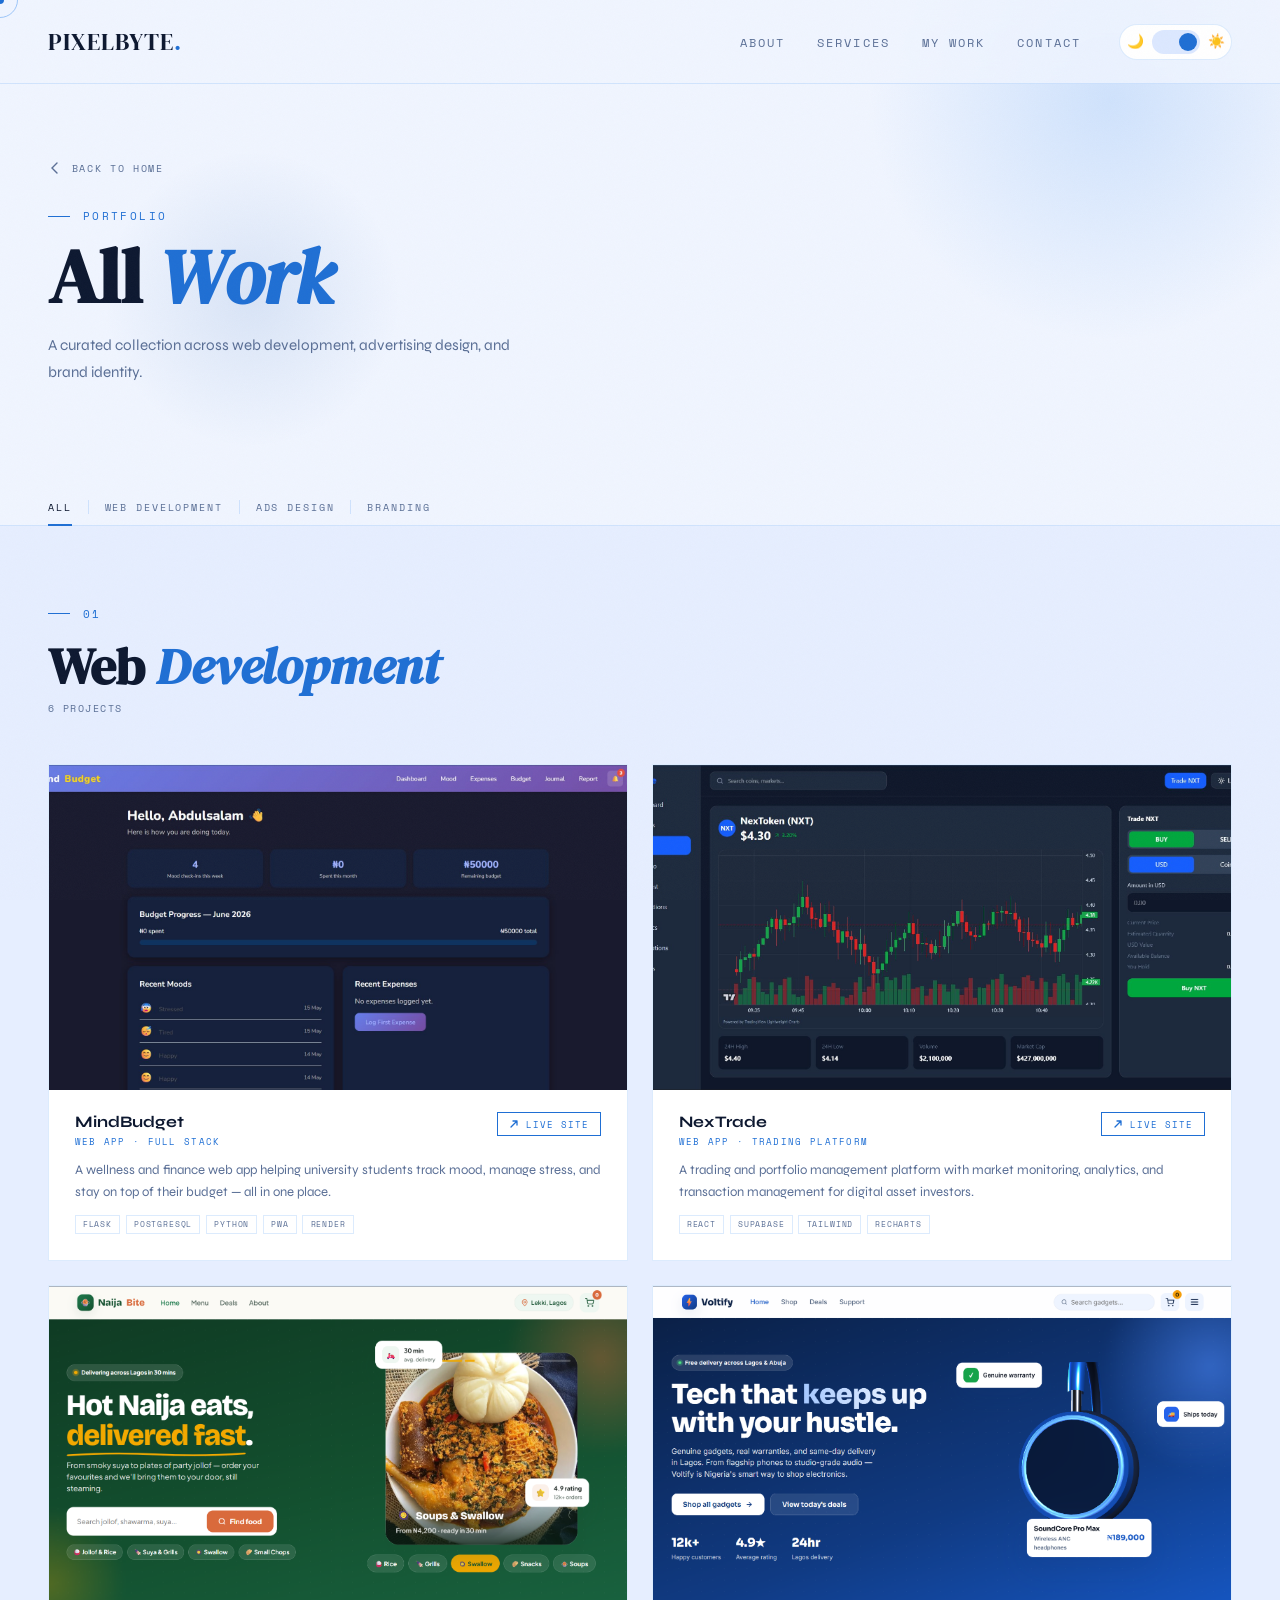
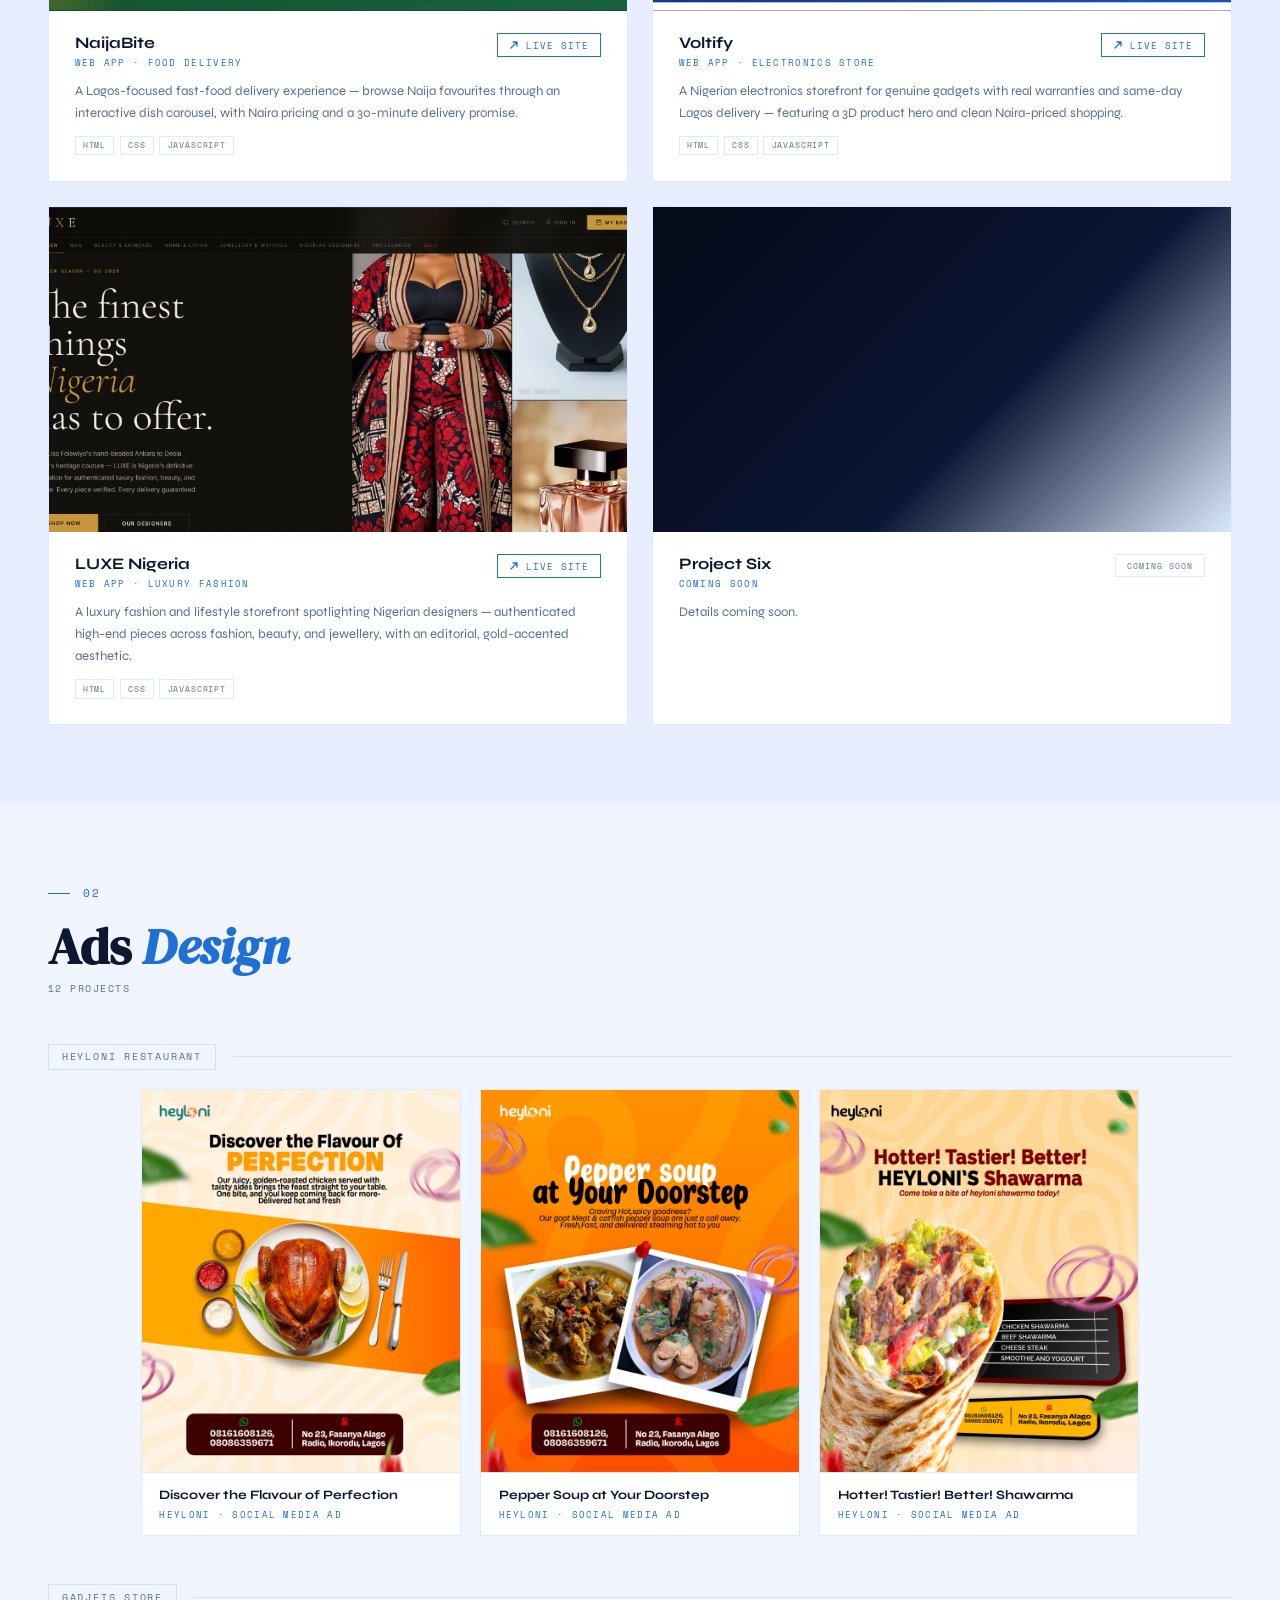
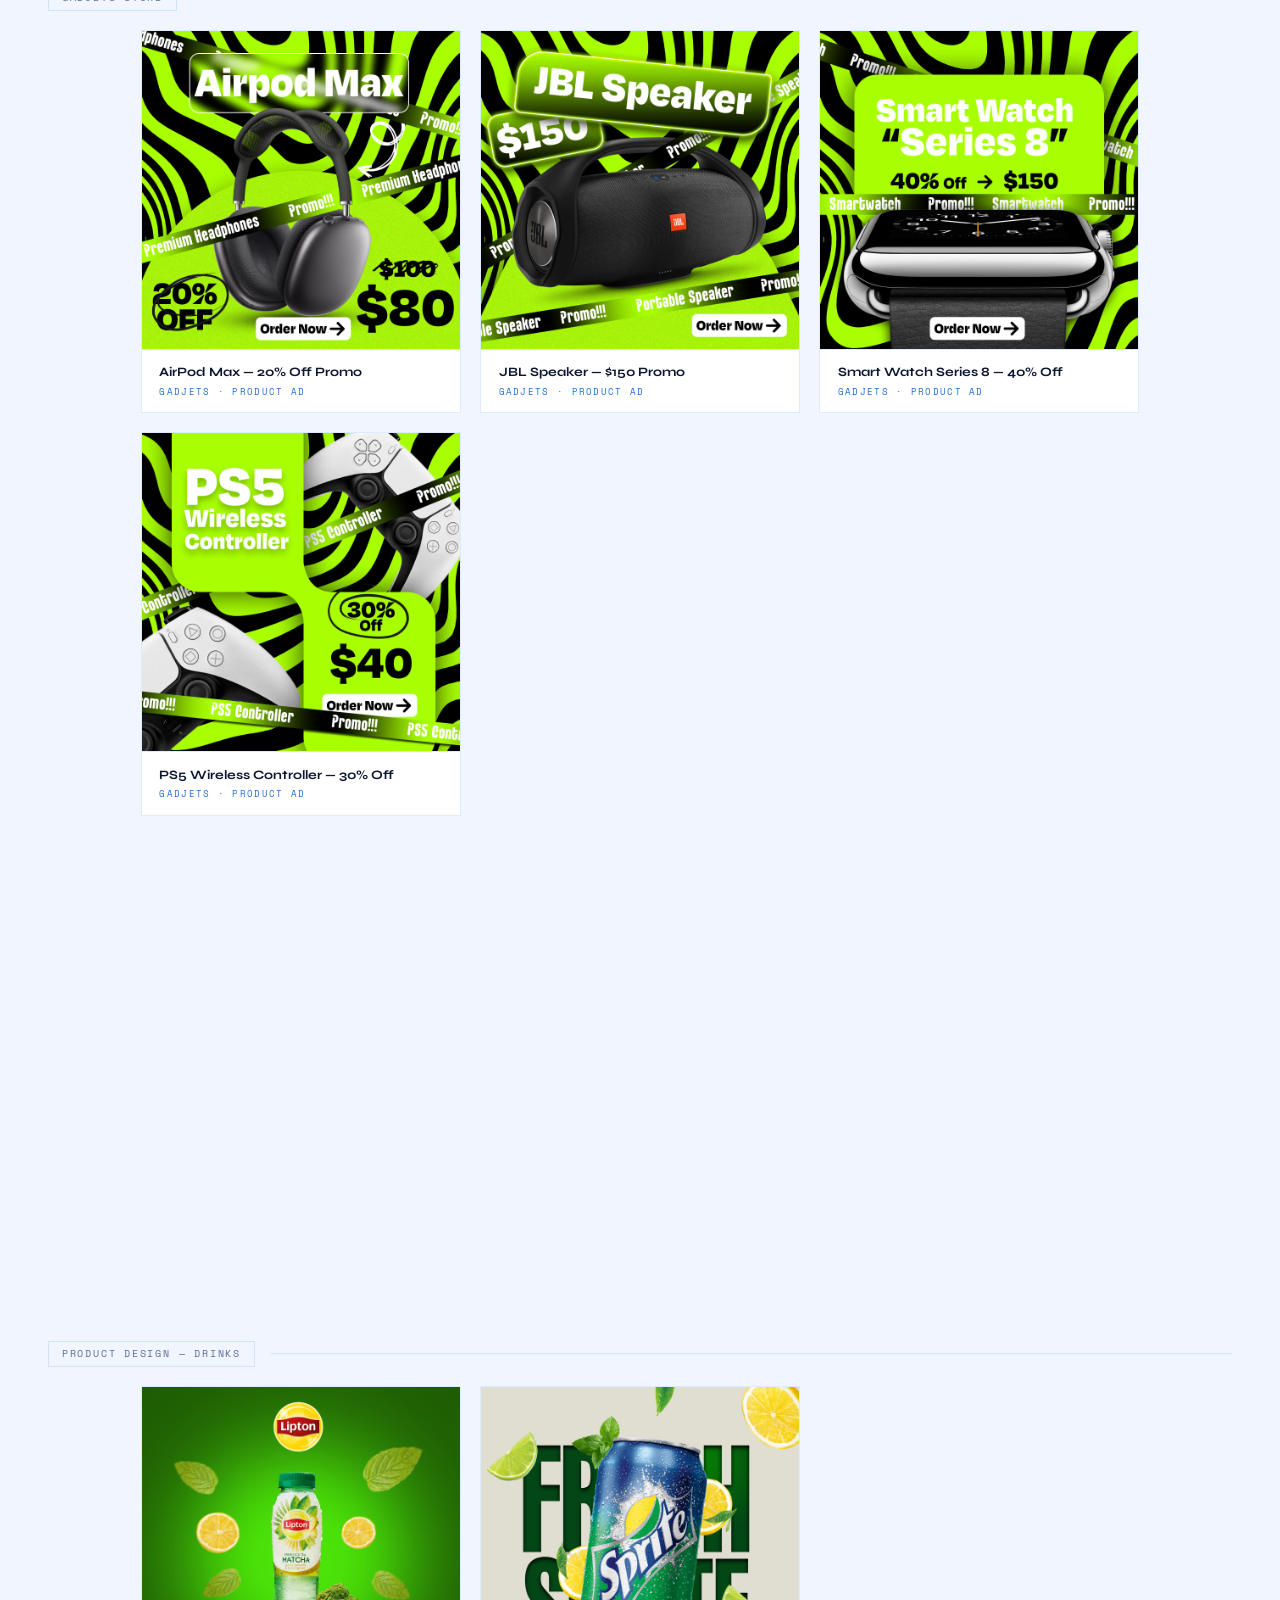
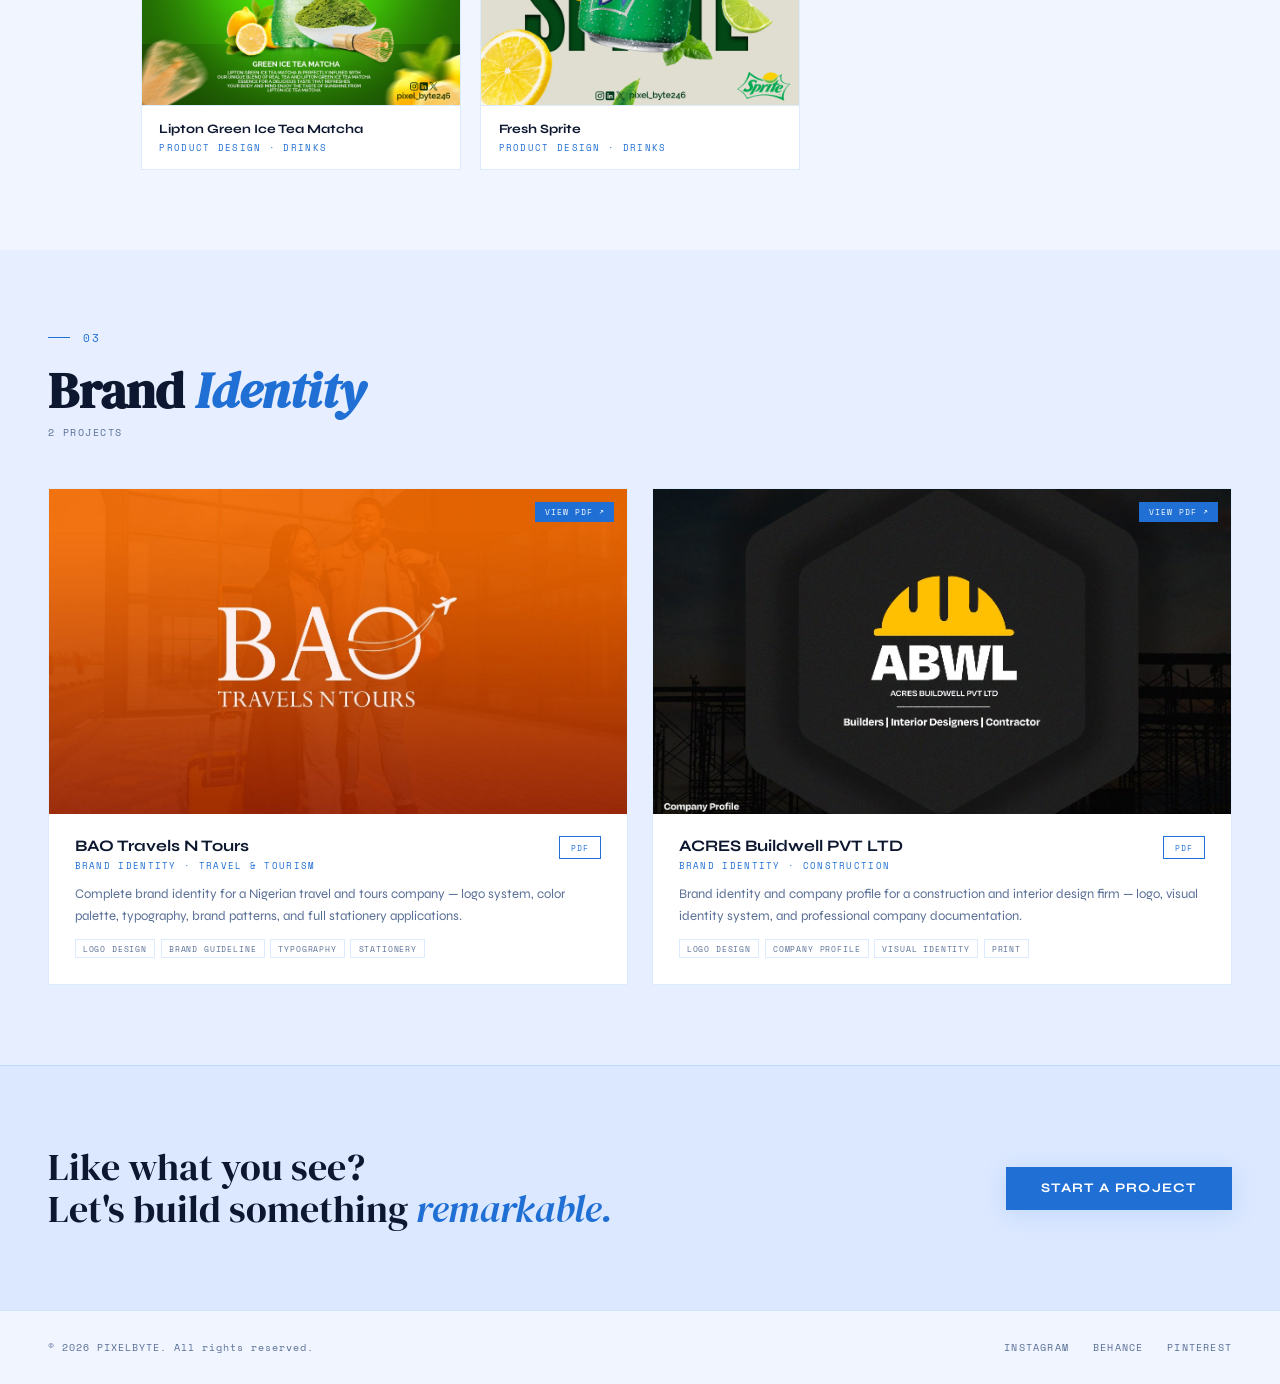
==== work.html @ f0993fb8 "Add mobile nav, show photo on mobile, 2x2 process grid" ====
<!DOCTYPE html>
<html lang="en" data-theme="dark">
<head>
<meta charset="UTF-8"/>
<meta name="viewport" content="width=device-width, initial-scale=1.0"/>
<title>Work — PIXELBYTE</title>
<link href="https://fonts.googleapis.com/css2?family=Syne:wght@400;700;800&family=DM+Serif+Display:ital@0;1&family=Space+Mono&display=swap" rel="stylesheet"/>
<link rel="stylesheet" href="style.css"/>
<style>

  /* ── PAGE HERO ── */
  .page-hero {
    min-height: 38vh;
    display: flex;
    flex-direction: column;
    justify-content: flex-end;
    padding: 10rem 3rem 4rem;
    position: relative;
    overflow: hidden;
    background: var(--bg);
  }
  .page-hero-blob {
    position: absolute; border-radius: 50%;
    pointer-events: none;
    animation: drift 20s ease-in-out infinite alternate;
  }
  .phb1 {
    width: 500px; height: 500px;
    background: radial-gradient(circle, var(--glow) 0%, transparent 68%);
    top: -150px; right: -80px;
  }
  .phb2 {
    width: 300px; height: 300px;
    background: radial-gradient(circle, var(--glow2) 0%, transparent 70%);
    bottom: 0; left: 8%;
    animation-delay: -10s;
  }
  .page-hero-label {
    font-family: 'Space Mono', monospace;
    font-size: .68rem; letter-spacing: .22em; text-transform: uppercase;
    color: var(--accent);
    display: flex; align-items: center; gap: .8rem;
    margin-bottom: 1rem; position: relative; z-index: 2;
  }
  .page-hero-label::before { content:''; width:22px; height:1px; background:var(--accent); }
  .page-hero-title {
    font-family: 'DM Serif Display', serif;
    font-size: clamp(2.8rem, 6vw, 5.5rem);
    line-height: .95; color: var(--text);
    position: relative; z-index: 2;
  }
  .page-hero-title em { font-style: italic; color: var(--accent); }
  .page-hero-sub {
    margin-top: 1.2rem;
    font-size: .95rem; color: var(--muted); line-height: 1.75;
    max-width: 480px; position: relative; z-index: 2;
  }

  /* ── FILTER TABS ── */
  .filter-bar {
    padding: 2.5rem 3rem 0;
    display: flex; align-items: center; gap: 1rem; flex-wrap: wrap;
    background: var(--bg);
    border-bottom: 1px solid var(--border);
    transition: var(--transition-theme);
  }
  .filter-btn {
    font-family: 'Space Mono', monospace;
    font-size: .65rem; letter-spacing: .18em; text-transform: uppercase;
    color: var(--muted);
    background: none; border: none; cursor: none;
    padding: .6rem 0; position: relative;
    transition: color .2s;
  }
  .filter-btn::after {
    content: '';
    position: absolute; bottom: -1px; left: 0;
    width: 0; height: 2px;
    background: var(--accent);
    transition: width .3s cubic-bezier(.23,1,.32,1);
  }
  .filter-btn:hover { color: var(--text); }
  .filter-btn.active { color: var(--text); }
  .filter-btn.active::after { width: 100%; }
  .filter-divider {
    width: 1px; height: 14px;
    background: var(--border);
  }

  /* ── CATEGORY SECTION ── */
  .category-section {
    padding: 5rem 3rem;
    transition: var(--transition-theme);
  }
  .category-section:nth-child(even) { background: var(--bg2); }
  .category-section:nth-child(odd)  { background: var(--bg);  }

  .category-header {
    display: flex; justify-content: space-between;
    align-items: flex-end; margin-bottom: 3rem;
  }
  .category-count {
    font-family: 'Space Mono', monospace;
    font-size: .62rem; letter-spacing: .15em; text-transform: uppercase;
    color: var(--muted); margin-top: .4rem;
  }

  /* ── WEB DEV 2-COL GRID ── */
  .webdev-2col {
    display: grid;
    grid-template-columns: repeat(2, 1fr);
    gap: 1.5rem;
  }
  .webdev-card {
    background: var(--surface);
    border: 1px solid var(--border);
    overflow: hidden;
    transition: border-color .3s, transform .3s;
    display: flex;
    flex-direction: column;
  }
  .webdev-card:hover {
    border-color: rgba(61,142,240,.4);
    transform: translateY(-3px);
  }
  .webdev-thumb {
    width: 100%;
    aspect-ratio: 16 / 9;
    flex-shrink: 0;
  }
  .webdev-meta {
    padding: 1.4rem 1.6rem 1.6rem;
    display: flex;
    flex-direction: column;
    gap: .7rem;
    flex: 1;
  }
  .webdev-meta-top {
    display: flex;
    justify-content: space-between;
    align-items: flex-start;
    gap: .8rem;
  }
  .webdev-name {
    font-family: 'Syne', sans-serif;
    font-weight: 700;
    font-size: 1rem;
    color: var(--text);
  }
  .webdev-cat {
    font-family: 'Space Mono', monospace;
    font-size: .58rem;
    letter-spacing: .14em;
    text-transform: uppercase;
    color: var(--accent);
    margin-top: .2rem;
  }
  .webdev-desc {
    font-size: .82rem;
    color: var(--muted);
    line-height: 1.7;
  }
  .webdev-card:hover .webdev-thumb img { transform: scale(1.04); }
  @media(max-width:900px){
    .webdev-2col { grid-template-columns: 1fr; }
  }

  /* ── ADS GRID ── */
  .ads-grid {
    display: grid;
    grid-template-columns: repeat(3, minmax(0, 320px));
    gap: 1.2rem;
    justify-content: center;
  }
  .ads-card {
    background: var(--surface);
    border: 1px solid var(--border);
    overflow: hidden;
    cursor: pointer;
    transition: border-color .3s, transform .3s;
  }
  .ads-card:hover {
    border-color: rgba(61,142,240,.45);
    transform: translateY(-4px);
  }
  /* Heyloni 5x6 portrait */
  .ads-card.ratio-5x6 .ads-img-wrap {
    aspect-ratio: 5 / 6;
  }
  /* Gadjets 5x5 square */
  .ads-card.ratio-5x5 .ads-img-wrap {
    aspect-ratio: 5 / 5;
  }
  .ads-img-wrap {
    width: 100%;
    overflow: hidden;
  }
  .ads-img-wrap img {
    width: 100%;
    height: 100%;
    object-fit: cover;
    object-position: center;
    display: block;
    transition: transform .5s cubic-bezier(.23,1,.32,1);
  }
  .ads-card:hover .ads-img-wrap img { transform: scale(1.04); }
  .ads-card-meta {
    padding: .9rem 1.1rem;
    border-top: 1px solid var(--border);
  }
  .ads-card-meta .work-meta-name { font-size: .8rem; }

  /* Client section label */
  .ads-client-label {
    display: flex; align-items: center; gap: 1rem;
    margin-bottom: 1.2rem;
  }
  .ads-client-label::after {
    content: ''; flex: 1; height: 1px; background: var(--border);
  }
  .ads-client-tag {
    font-family: 'Space Mono', monospace;
    font-size: .62rem; letter-spacing: .18em; text-transform: uppercase;
    color: var(--muted); white-space: nowrap;
    padding: .3rem .8rem; border: 1px solid var(--border);
  }

  /* ── LIGHTBOX ── */
  .lightbox-overlay {
    display: none;
    position: fixed; inset: 0; z-index: 10000;
    background: rgba(4,8,18,0.92);
    backdrop-filter: blur(16px);
    -webkit-backdrop-filter: blur(16px);
    align-items: center;
    justify-content: center;
  }
  .lightbox-overlay.active { display: flex; }
  .lightbox-img {
    max-width: 88vw;
    max-height: 88vh;
    object-fit: contain;
    box-shadow: 0 24px 80px rgba(0,0,0,.6);
    animation: lbIn .28s cubic-bezier(.23,1,.32,1);
  }
  @keyframes lbIn {
    from { opacity:0; transform:scale(.9); }
    to   { opacity:1; transform:scale(1); }
  }
  .lightbox-close {
    position: fixed; top: 1.5rem; right: 1.8rem;
    font-family: 'Space Mono', monospace;
    font-size: .65rem; letter-spacing: .18em; text-transform: uppercase;
    color: var(--muted); cursor: pointer;
    background: var(--surface); border: 1px solid var(--border);
    padding: .45rem .9rem;
    transition: color .2s, border-color .2s;
    z-index: 10001;
  }
  .lightbox-close:hover { color: var(--text); border-color: var(--accent); }
  .lightbox-caption {
    position: fixed; bottom: 2rem; left: 50%; transform: translateX(-50%);
    font-family: 'Space Mono', monospace; font-size: .62rem;
    letter-spacing: .16em; text-transform: uppercase;
    color: var(--muted); z-index: 10001;
  }

  /* Client section label */
  .ads-client-label {
    display: flex; align-items: center; gap: 1rem;
    margin-bottom: 1.2rem;
  }
  .ads-client-label::after {
    content: ''; flex: 1; height: 1px; background: var(--border);
  }
  .ads-client-tag {
    font-family: 'Space Mono', monospace;
    font-size: .62rem; letter-spacing: .18em; text-transform: uppercase;
    color: var(--muted);
    white-space: nowrap;
    padding: .3rem .8rem;
    border: 1px solid var(--border);
  }

  /* ── BRANDING GRID (3 items, square) ── */
  .branding-grid {
    display: grid;
    grid-template-columns: repeat(3, 1fr);
    gap: 1.5px;
    background: var(--border);
  }
  .branding-grid .work-thumb { aspect-ratio: 1/1; }

  /* ── PROJECT CARD ── */
  .work-item .work-meta {
    padding: 1.1rem 1.4rem 1.3rem;
    background: var(--surface);
    border-top: 1px solid var(--border);
    transition: background .3s;
  }
  .work-item:hover .work-meta { background: var(--bg3); }
  .work-meta-top {
    display: flex; justify-content: space-between;
    align-items: flex-start; gap: .8rem;
  }
  .work-meta-name {
    font-size: .82rem; color: var(--text);
    font-family: 'Syne', sans-serif; font-weight: 700;
  }
  .work-meta-cat {
    font-family: 'Space Mono', monospace;
    font-size: .58rem; letter-spacing: .14em; text-transform: uppercase;
    color: var(--accent); margin-top: .28rem;
  }
  .work-meta-desc {
    font-size: .78rem; color: var(--muted);
    line-height: 1.65; margin-top: .5rem;
  }
  .work-meta-footer {
    display: flex; justify-content: space-between;
    align-items: center; margin-top: .9rem; gap: .8rem; flex-wrap: wrap;
  }
  .work-meta-tags { display: flex; flex-wrap: wrap; gap: .35rem; }
  .work-tag {
    font-family: 'Space Mono', monospace; font-size: .52rem;
    letter-spacing: .1em; text-transform: uppercase;
    color: var(--muted); border: 1px solid var(--border);
    padding: .18rem .45rem;
    transition: border-color .2s, color .2s;
  }
  .work-item:hover .work-tag { border-color: rgba(61,142,240,.35); color: var(--text); }
  .work-live-btn {
    font-family: 'Space Mono', monospace; font-size: .55rem;
    letter-spacing: .12em; text-transform: uppercase;
    color: var(--accent); text-decoration: none;
    border: 1px solid var(--accent);
    padding: .28rem .7rem;
    display: inline-flex; align-items: center; gap: .4rem;
    white-space: nowrap;
    transition: background .2s, color .2s;
    flex-shrink: 0;
  }
  .work-live-btn:hover { background: var(--accent); color: #fff; }
  .work-badge-soon {
    font-family: 'Space Mono', monospace; font-size: .52rem;
    letter-spacing: .12em; text-transform: uppercase;
    color: var(--muted); border: 1px solid var(--border);
    padding: .28rem .7rem; white-space: nowrap; flex-shrink: 0;
  }
  /* Unique thumbnail gradients */
  .wc-mindbudget {
    background: linear-gradient(135deg, #04100a 0%, #082a14 45%, rgba(34,197,94,.15) 100%);
  }
  .wc-nextrade {
    background: linear-gradient(135deg, #06060e 0%, #0e0e2a 45%, rgba(139,92,246,.18) 100%);
  }

  /* ── BACK LINK ── */
  .back-link {
    display: inline-flex; align-items: center; gap: .6rem;
    font-family: 'Space Mono', monospace;
    font-size: .65rem; letter-spacing: .16em; text-transform: uppercase;
    color: var(--muted); text-decoration: none;
    transition: color .2s;
    position: relative; z-index: 2;
    margin-bottom: 2rem;
  }
  .back-link:hover { color: var(--accent); }
  .back-link svg { transition: transform .2s; }
  .back-link:hover svg { transform: translateX(-3px); }

  /* ── CTA STRIP ── */
  .cta-strip {
    background: var(--bg3);
    padding: 5rem 3rem;
    display: flex; justify-content: space-between;
    align-items: center; gap: 2rem; flex-wrap: wrap;
    border-top: 1px solid var(--border);
    transition: var(--transition-theme);
  }
  .cta-strip-text {
    font-family: 'DM Serif Display', serif;
    font-size: clamp(1.6rem, 3vw, 2.6rem);
    line-height: 1.1; color: var(--text);
  }
  .cta-strip-text em { font-style: italic; color: var(--accent); }

  /* ── RESPONSIVE ── */
  @media(max-width:900px){
    .page-hero { padding: 8rem 1.5rem 3rem; }
    .filter-bar { padding: 2rem 1.5rem 0; }
    .category-section { padding: 4rem 1.5rem; }
    .webdev-grid .work-item:nth-child(n) { grid-column: 1 / -1; }
    .ads-grid { grid-template-columns: 1fr 1fr; gap: 1rem; }
    .branding-grid { grid-template-columns: 1fr 1fr; }
    .category-header { flex-direction: column; align-items: flex-start; gap: 1rem; }
    .cta-strip { padding: 3.5rem 1.5rem; flex-direction: column; align-items: flex-start; }
  }
</style>
</head>
<body>

<div class="cursor" id="cursor">
  <div class="cursor-dot"></div>
  <div class="cursor-ring"></div>
</div>
<div class="scroll-progress" id="scrollBar"></div>

<!-- NAV -->
<nav>
  <a href="index.html" class="nav-logo">PIXELBYTE<span>.</span></a>
  <div class="nav-right">
      <ul class="nav-links" id="navLinks">
        <li><a href="index.html#about">About</a></li>
        <li><a href="index.html#services">Services</a></li>
        <li><a href="work.html">My Work</a></li>
        <li><a href="index.html#contact">Contact</a></li>
      </ul>
      <div class="theme-toggle" id="themeToggle" title="Toggle light/dark">
        <span class="toggle-icon">🌙</span>
        <div class="toggle-pill" id="togglePill"></div>
        <span class="toggle-icon">☀️</span>
      </div>
      <button class="nav-hamburger" id="navHamburger" aria-label="Open menu" aria-expanded="false">
        <span></span><span></span><span></span>
      </button>
    </div>
</nav>

<!-- PAGE HERO -->
<div class="page-hero">
  <div class="page-hero-blob phb1"></div>
  <div class="page-hero-blob phb2"></div>
  <a href="index.html" class="back-link">
    <svg width="14" height="14" viewBox="0 0 14 14" fill="none">
      <path d="M9 2L4 7l5 5" stroke="currentColor" stroke-width="1.4" stroke-linecap="round"/>
    </svg>
    Back to Home
  </a>
  <div class="page-hero-label">Portfolio</div>
  <h1 class="page-hero-title">All <em>Work</em></h1>
  <p class="page-hero-sub">A curated collection across web development, advertising design, and brand identity.</p>
</div>

<!-- FILTER BAR -->
<div class="filter-bar">
  <button class="filter-btn active" data-filter="all">All</button>
  <div class="filter-divider"></div>
  <button class="filter-btn" data-filter="webdev">Web Development</button>
  <div class="filter-divider"></div>
  <button class="filter-btn" data-filter="ads">Ads Design</button>
  <div class="filter-divider"></div>
  <button class="filter-btn" data-filter="branding">Branding</button>
</div>


<!-- ══ WEB DEVELOPMENT ══ -->
<section class="category-section" id="webdev" data-category="webdev">
  <div class="category-header reveal">
    <div>
      <div class="section-label">01</div>
      <h2 class="section-title">Web <em>Development</em></h2>
      <div class="category-count">6 Projects</div>
    </div>
  </div>

  <div class="webdev-2col reveal">

    <!-- MindBudget -->
    <div class="webdev-card">
      <div class="webdev-thumb" style="overflow:hidden;">
        <img src="mindbudget-cover.png" alt="MindBudget" style="width:100%;height:100%;object-fit:cover;display:block;transition:transform .5s cubic-bezier(.23,1,.32,1);"/>
      </div>
      <div class="webdev-meta">
        <div class="webdev-meta-top">
          <div>
            <div class="webdev-name">MindBudget</div>
            <div class="webdev-cat">Web App · Full Stack</div>
          </div>
          <a href="https://mindbudget-zcyw.onrender.com" target="_blank" rel="noopener" class="work-live-btn">
            <svg width="10" height="10" viewBox="0 0 10 10" fill="none"><path d="M2 8L8 2M8 2H4M8 2v4" stroke="currentColor" stroke-width="1.3" stroke-linecap="round"/></svg>
            Live Site
          </a>
        </div>
        <div class="webdev-desc">A wellness and finance web app helping university students track mood, manage stress, and stay on top of their budget — all in one place.</div>
        <div class="work-meta-tags">
          <span class="work-tag">Flask</span>
          <span class="work-tag">PostgreSQL</span>
          <span class="work-tag">Python</span>
          <span class="work-tag">PWA</span>
          <span class="work-tag">Render</span>
        </div>
      </div>
    </div>

    <!-- NexTrade -->
    <div class="webdev-card">
      <div class="webdev-thumb" style="overflow:hidden;">
        <img src="nextrade-cover.png" alt="NexTrade" style="width:100%;height:100%;object-fit:cover;display:block;transition:transform .5s cubic-bezier(.23,1,.32,1);"/>
      </div>
      <div class="webdev-meta">
        <div class="webdev-meta-top">
          <div>
            <div class="webdev-name">NexTrade</div>
            <div class="webdev-cat">Web App · Trading Platform</div>
          </div>
          <a href="https://nextradexchange.netlify.app" target="_blank" rel="noopener" class="work-live-btn">
            <svg width="10" height="10" viewBox="0 0 10 10" fill="none"><path d="M2 8L8 2M8 2H4M8 2v4" stroke="currentColor" stroke-width="1.3" stroke-linecap="round"/></svg>
            Live Site
          </a>
        </div>
        <div class="webdev-desc">A trading and portfolio management platform with market monitoring, analytics, and transaction management for digital asset investors.</div>
        <div class="work-meta-tags">
          <span class="work-tag">React</span>
          <span class="work-tag">Supabase</span>
          <span class="work-tag">Tailwind</span>
          <span class="work-tag">Recharts</span>
        </div>
      </div>
    </div>

        <!-- NaijaBite -->
    <div class="webdev-card">
      <div class="webdev-thumb" style="overflow:hidden;">
        <img src="naijabite-cover.png" alt="NaijaBite" style="width:100%;height:100%;object-fit:cover;display:block;transition:transform .5s cubic-bezier(.23,1,.32,1);"/>
      </div>
      <div class="webdev-meta">
        <div class="webdev-meta-top">
          <div>
            <div class="webdev-name">NaijaBite</div>
            <div class="webdev-cat">Web App · Food Delivery</div>
          </div>
          <a href="https://ov3rlord-x.github.io/Naijabite/" target="_blank" rel="noopener" class="work-live-btn">
            <svg width="10" height="10" viewBox="0 0 10 10" fill="none"><path d="M2 8L8 2M8 2H4M8 2v4" stroke="currentColor" stroke-width="1.3" stroke-linecap="round"/></svg>
            Live Site
          </a>
        </div>
        <div class="webdev-desc">A Lagos-focused fast-food delivery experience — browse Naija favourites through an interactive dish carousel, with Naira pricing and a 30-minute delivery promise.</div>
        <div class="work-meta-tags">
          <span class="work-tag">HTML</span>
          <span class="work-tag">CSS</span>
          <span class="work-tag">JavaScript</span>
        </div>
      </div>
    </div>

    <!-- Voltify -->
    <div class="webdev-card">
      <div class="webdev-thumb" style="overflow:hidden;">
        <img src="voltify-cover.png" alt="Voltify" style="width:100%;height:100%;object-fit:cover;display:block;transition:transform .5s cubic-bezier(.23,1,.32,1);"/>
      </div>
      <div class="webdev-meta">
        <div class="webdev-meta-top">
          <div>
            <div class="webdev-name">Voltify</div>
            <div class="webdev-cat">Web App · Electronics Store</div>
          </div>
          <a href="https://ov3rlord-x.github.io/Voltify/" target="_blank" rel="noopener" class="work-live-btn">
            <svg width="10" height="10" viewBox="0 0 10 10" fill="none"><path d="M2 8L8 2M8 2H4M8 2v4" stroke="currentColor" stroke-width="1.3" stroke-linecap="round"/></svg>
            Live Site
          </a>
        </div>
        <div class="webdev-desc">A Nigerian electronics storefront for genuine gadgets with real warranties and same-day Lagos delivery — featuring a 3D product hero and clean Naira-priced shopping.</div>
        <div class="work-meta-tags">
          <span class="work-tag">HTML</span>
          <span class="work-tag">CSS</span>
          <span class="work-tag">JavaScript</span>
        </div>
      </div>
    </div>


        <!-- LUXE -->
    <div class="webdev-card">
      <div class="webdev-thumb" style="overflow:hidden;">
        <img src="luxe-cover.png" alt="LUXE Nigeria" style="width:100%;height:100%;object-fit:cover;display:block;transition:transform .5s cubic-bezier(.23,1,.32,1);"/>
      </div>
      <div class="webdev-meta">
        <div class="webdev-meta-top">
          <div>
            <div class="webdev-name">LUXE Nigeria</div>
            <div class="webdev-cat">Web App · Luxury Fashion</div>
          </div>
          <a href="https://ov3rlord-x.github.io/Luxe/" target="_blank" rel="noopener" class="work-live-btn">
            <svg width="10" height="10" viewBox="0 0 10 10" fill="none"><path d="M2 8L8 2M8 2H4M8 2v4" stroke="currentColor" stroke-width="1.3" stroke-linecap="round"/></svg>
            Live Site
          </a>
        </div>
        <div class="webdev-desc">A luxury fashion and lifestyle storefront spotlighting Nigerian designers — authenticated high-end pieces across fashion, beauty, and jewellery, with an editorial, gold-accented aesthetic.</div>
        <div class="work-meta-tags">
          <span class="work-tag">HTML</span>
          <span class="work-tag">CSS</span>
          <span class="work-tag">JavaScript</span>
        </div>
      </div>
    </div>


    <!-- Placeholder 6 -->
    <div class="webdev-card">
      <div class="webdev-thumb" style="background:linear-gradient(135deg,#050a18 0%,#0b1535 60%,rgba(61,142,240,.2) 100%);"></div>
      <div class="webdev-meta">
        <div class="webdev-meta-top">
          <div>
            <div class="webdev-name">Project Six</div>
            <div class="webdev-cat">Coming Soon</div>
          </div>
          <span class="work-badge-soon">Coming Soon</span>
        </div>
        <div class="webdev-desc">Details coming soon.</div>
      </div>
    </div>

  </div>
</section>


<!-- ══ ADS DESIGN ══ -->
<section class="category-section" id="ads" data-category="ads">
  <div class="category-header reveal">
    <div>
      <div class="section-label">02</div>
      <h2 class="section-title">Ads <em>Design</em></h2>
      <div class="category-count">12 Projects</div>
    </div>
  </div>

  <!-- Heyloni: 5×6 portrait -->
  <div class="ads-client-label reveal">
    <span class="ads-client-tag">Heyloni Restaurant</span>
  </div>

  <div class="ads-grid reveal">
    <div class="ads-card ratio-5x6" onclick="openLightbox('new-adsArtboard-2.png','Discover the Flavour of Perfection — Heyloni')">
      <div class="ads-img-wrap"><img src="new-adsArtboard-2.png" alt="Heyloni Chicken Ad"/></div>
      <div class="ads-card-meta">
        <div class="work-meta-name">Discover the Flavour of Perfection</div>
        <div class="work-meta-cat">Heyloni · Social Media Ad</div>
      </div>
    </div>
    <div class="ads-card ratio-5x6" onclick="openLightbox('new-adsArtboard-3.png','Pepper Soup at Your Doorstep — Heyloni')">
      <div class="ads-img-wrap"><img src="new-adsArtboard-3.png" alt="Heyloni Pepper Soup Ad"/></div>
      <div class="ads-card-meta">
        <div class="work-meta-name">Pepper Soup at Your Doorstep</div>
        <div class="work-meta-cat">Heyloni · Social Media Ad</div>
      </div>
    </div>
    <div class="ads-card ratio-5x6" onclick="openLightbox('new-adsArtboard-4.png','Hotter! Tastier! Better! Shawarma — Heyloni')">
      <div class="ads-img-wrap"><img src="new-adsArtboard-4.png" alt="Heyloni Shawarma Ad"/></div>
      <div class="ads-card-meta">
        <div class="work-meta-name">Hotter! Tastier! Better! Shawarma</div>
        <div class="work-meta-cat">Heyloni · Social Media Ad</div>
      </div>
    </div>
  </div>

  <!-- Gadjets: 5×5 square -->
  <div class="ads-client-label reveal" style="margin-top:3rem">
    <span class="ads-client-tag">Gadjets Store</span>
  </div>

  <div class="ads-grid reveal">
    <div class="ads-card ratio-5x5" onclick="openLightbox('GadjetsArtboard-1.png','AirPod Max — 20% Off · Gadjets')">
      <div class="ads-img-wrap"><img src="GadjetsArtboard-1.png" alt="AirPod Max Ad"/></div>
      <div class="ads-card-meta">
        <div class="work-meta-name">AirPod Max — 20% Off Promo</div>
        <div class="work-meta-cat">Gadjets · Product Ad</div>
      </div>
    </div>
    <div class="ads-card ratio-5x5" onclick="openLightbox('GadjetsArtboard-2.png','JBL Speaker — $150 Promo · Gadjets')">
      <div class="ads-img-wrap"><img src="GadjetsArtboard-2.png" alt="JBL Speaker Ad"/></div>
      <div class="ads-card-meta">
        <div class="work-meta-name">JBL Speaker — $150 Promo</div>
        <div class="work-meta-cat">Gadjets · Product Ad</div>
      </div>
    </div>
    <div class="ads-card ratio-5x5" onclick="openLightbox('GadjetsArtboard-3.png','Smart Watch Series 8 — 40% Off · Gadjets')">
      <div class="ads-img-wrap"><img src="GadjetsArtboard-3.png" alt="Smart Watch Ad"/></div>
      <div class="ads-card-meta">
        <div class="work-meta-name">Smart Watch Series 8 — 40% Off</div>
        <div class="work-meta-cat">Gadjets · Product Ad</div>
      </div>
    </div>
    <div class="ads-card ratio-5x5" onclick="openLightbox('GadjetsArtboard-4.png','PS5 Wireless Controller — 30% Off · Gadjets')">
      <div class="ads-img-wrap"><img src="GadjetsArtboard-4.png" alt="PS5 Controller Ad"/></div>
      <div class="ads-card-meta">
        <div class="work-meta-name">PS5 Wireless Controller — 30% Off</div>
        <div class="work-meta-cat">Gadjets · Product Ad</div>
      </div>
    </div>
  </div>

  <!-- Pixel's Edits Business -->
  <div class="ads-client-label reveal" style="margin-top:3rem">
    <span class="ads-client-tag">Pixel's Edits — Business</span>
  </div>

  <div class="ads-grid reveal">
    <div class="ads-card ratio-5x5" onclick="openLightbox('business-agency.png','Creative Digital Marketing Agency — Pixel\'s Edits')">
      <div class="ads-img-wrap"><img src="business-agency.png" alt="Digital Marketing Agency Ad"/></div>
      <div class="ads-card-meta">
        <div class="work-meta-name">Creative Digital Marketing Agency</div>
        <div class="work-meta-cat">Pixel's Edits · Business Ad</div>
      </div>
    </div>
    <div class="ads-card ratio-5x5" onclick="openLightbox('business-solutions.png','Creative Business Solutions Agency — Pixel\'s Edits')">
      <div class="ads-img-wrap"><img src="business-solutions.png" alt="Business Solutions Agency Ad"/></div>
      <div class="ads-card-meta">
        <div class="work-meta-name">Creative Business Solutions Agency</div>
        <div class="work-meta-cat">Pixel's Edits · Business Ad</div>
      </div>
    </div>
    <div class="ads-card ratio-5x5" onclick="openLightbox('cleaning-service.png','Reliable Cleaning Service — Pixel\'s Edits')">
      <div class="ads-img-wrap"><img src="cleaning-service.png" alt="Cleaning Service Ad"/></div>
      <div class="ads-card-meta">
        <div class="work-meta-name">Reliable Cleaning Service</div>
        <div class="work-meta-cat">Pixel's Edits · Service Ad</div>
      </div>
    </div>
  </div>

  <!-- Product Design — Drinks -->
  <div class="ads-client-label reveal" style="margin-top:3rem">
    <span class="ads-client-tag">Product Design — Drinks</span>
  </div>

  <div class="ads-grid reveal">
    <div class="ads-card ratio-5x5" onclick="openLightbox('drinks-lipton.png','Lipton Green Ice Tea Matcha — Product Design')">
      <div class="ads-img-wrap"><img src="drinks-lipton.png" alt="Lipton Matcha Product Design"/></div>
      <div class="ads-card-meta">
        <div class="work-meta-name">Lipton Green Ice Tea Matcha</div>
        <div class="work-meta-cat">Product Design · Drinks</div>
      </div>
    </div>
    <div class="ads-card ratio-5x5" onclick="openLightbox('drinks-sprite.png','Fresh Sprite — Product Design')">
      <div class="ads-img-wrap"><img src="drinks-sprite.png" alt="Sprite Product Design"/></div>
      <div class="ads-card-meta">
        <div class="work-meta-name">Fresh Sprite</div>
        <div class="work-meta-cat">Product Design · Drinks</div>
      </div>
    </div>
  </div>

</section>



<!-- ══ BRANDING ══ -->
<section class="category-section" id="branding" data-category="branding">
  <div class="category-header reveal">
    <div>
      <div class="section-label">03</div>
      <h2 class="section-title">Brand <em>Identity</em></h2>
      <div class="category-count">2 Projects</div>
    </div>
  </div>

  <div class="webdev-2col reveal">

    <!-- BAO Travels n Tours -->
    <div class="webdev-card" style="cursor:pointer;" onclick="window.open('bao-brand-guideline.pdf','_blank')">
      <div class="webdev-thumb" style="overflow:hidden; position:relative;">
        <img src="bao-cover.png" alt="BAO Travels n Tours" style="width:100%;height:100%;object-fit:cover;display:block;transition:transform .5s cubic-bezier(.23,1,.32,1);"/>
        <div style="position:absolute;top:.8rem;right:.8rem;background:var(--accent);padding:.25rem .6rem;font-family:'Space Mono',monospace;font-size:.5rem;letter-spacing:.12em;text-transform:uppercase;color:#fff;">View PDF ↗</div>
      </div>
      <div class="webdev-meta">
        <div class="webdev-meta-top">
          <div>
            <div class="webdev-name">BAO Travels N Tours</div>
            <div class="webdev-cat">Brand Identity · Travel & Tourism</div>
          </div>
          <span style="font-family:'Space Mono',monospace;font-size:.52rem;letter-spacing:.12em;text-transform:uppercase;color:var(--accent);border:1px solid var(--accent);padding:.28rem .7rem;white-space:nowrap;flex-shrink:0;">PDF</span>
        </div>
        <div class="webdev-desc">Complete brand identity for a Nigerian travel and tours company — logo system, color palette, typography, brand patterns, and full stationery applications.</div>
        <div class="work-meta-tags">
          <span class="work-tag">Logo Design</span>
          <span class="work-tag">Brand Guideline</span>
          <span class="work-tag">Typography</span>
          <span class="work-tag">Stationery</span>
        </div>
      </div>
    </div>

    <!-- ACRES Buildwell -->
    <div class="webdev-card" style="cursor:pointer;" onclick="window.open('acres-profile.pdf','_blank')">
      <div class="webdev-thumb" style="overflow:hidden; position:relative;">
        <img src="acres-cover.png" alt="ACRES Buildwell PVT LTD" style="width:100%;height:100%;object-fit:cover;display:block;transition:transform .5s cubic-bezier(.23,1,.32,1);"/>
        <div style="position:absolute;top:.8rem;right:.8rem;background:var(--accent);padding:.25rem .6rem;font-family:'Space Mono',monospace;font-size:.5rem;letter-spacing:.12em;text-transform:uppercase;color:#fff;">View PDF ↗</div>
      </div>
      <div class="webdev-meta">
        <div class="webdev-meta-top">
          <div>
            <div class="webdev-name">ACRES Buildwell PVT LTD</div>
            <div class="webdev-cat">Brand Identity · Construction</div>
          </div>
          <span style="font-family:'Space Mono',monospace;font-size:.52rem;letter-spacing:.12em;text-transform:uppercase;color:var(--accent);border:1px solid var(--accent);padding:.28rem .7rem;white-space:nowrap;flex-shrink:0;">PDF</span>
        </div>
        <div class="webdev-desc">Brand identity and company profile for a construction and interior design firm — logo, visual identity system, and professional company documentation.</div>
        <div class="work-meta-tags">
          <span class="work-tag">Logo Design</span>
          <span class="work-tag">Company Profile</span>
          <span class="work-tag">Visual Identity</span>
          <span class="work-tag">Print</span>
        </div>
      </div>
    </div>

  </div>
</section>


<!-- CTA STRIP -->
<div class="cta-strip">
  <div class="cta-strip-text">Like what you see?<br>Let's build something <em>remarkable.</em></div>
  <a href="index.html#contact" class="btn-primary">Start a Project</a>
</div>

<!-- FOOTER -->
<footer>
  <div class="footer-copy">© 2026 PIXELBYTE. All rights reserved.</div>
  <div class="footer-socials">
    <a href="https://www.instagram.com/pixel_edits246?igsh=NWt5dWMzc3JkZHhx&utm_source=qr" target="_blank" rel="noopener">Instagram</a>
    <a href="https://www.behance.net/abdulsalamidris3" target="_blank" rel="noopener">Behance</a>
    <a href="https://pin.it/2vy3QLzXB" target="_blank" rel="noopener">Pinterest</a>
  </div>
</footer>

<!-- LIGHTBOX -->
<div class="lightbox-overlay" id="lightbox" onclick="closeLightbox()">
  <button class="lightbox-close" onclick="closeLightbox()">✕ Close</button>
  <img class="lightbox-img" id="lightboxImg" src="" alt=""/>
  <div class="lightbox-caption" id="lightboxCaption"></div>
</div>

<script src="script.js"></script>
<script>
  const filterBtns = document.querySelectorAll('.filter-btn');
  const categorySections = document.querySelectorAll('.category-section');

  function applyFilter(filter) {
    filterBtns.forEach(b => b.classList.remove('active'));
    const matchBtn = document.querySelector(`.filter-btn[data-filter="${filter}"]`);
    if (matchBtn) matchBtn.classList.add('active');
    categorySections.forEach(section => {
      section.style.display = (filter === 'all' || section.dataset.category === filter)
        ? 'block' : 'none';
    });
  }

  const hash = window.location.hash.replace('#', '');
  const validFilters = ['webdev', 'ads', 'branding'];
  if (validFilters.includes(hash)) {
    applyFilter(hash);
    setTimeout(() => {
      const target = document.getElementById(hash);
      if (target) target.scrollIntoView({ behavior: 'smooth', block: 'start' });
    }, 120);
  } else {
    applyFilter('all');
  }

  filterBtns.forEach(btn => {
    btn.addEventListener('click', () => {
      applyFilter(btn.dataset.filter);
      history.replaceState(null, '', btn.dataset.filter === 'all' ? '#' : '#' + btn.dataset.filter);
    });
  });

  // ── Lightbox
  function openLightbox(src, caption) {
    const lb = document.getElementById('lightbox');
    const img = document.getElementById('lightboxImg');
    const cap = document.getElementById('lightboxCaption');
    img.src = src;
    cap.textContent = caption || '';
    lb.classList.add('active');
    document.body.style.overflow = 'hidden';
  }
  function closeLightbox() {
    document.getElementById('lightbox').classList.remove('active');
    document.getElementById('lightboxImg').src = '';
    document.body.style.overflow = '';
  }
  document.addEventListener('keydown', e => {
    if (e.key === 'Escape') closeLightbox();
  });
</script>
</body>
</html>
---- style.css ----
*, *::before, *::after { margin:0; padding:0; box-sizing:border-box; }

/* ══ THEME TOKENS ══ */
:root {
  --transition-theme: background .4s ease, color .4s ease, border-color .4s ease;
}

[data-theme="dark"] {
  --bg:        #080c14;
  --bg2:       #0b1020;
  --bg3:       #0d1525;
  --surface:   #111928;
  --border:    rgba(99,179,255,0.10);
  --text:      #e8eef8;
  --muted:     #6b7fa0;
  --accent:    #3d8ef0;
  --accent2:   #1a5cbf;
  --glow:      rgba(61,142,240,0.22);
  --glow2:     rgba(26,92,191,0.14);
  --nav-bg:    rgba(8,12,20,0.70);
}

[data-theme="light"] {
  --bg:        #f0f5ff;
  --bg2:       #e6eeff;
  --bg3:       #dce8ff;
  --surface:   #ffffff;
  --border:    rgba(61,142,240,0.18);
  --text:      #0d1830;
  --muted:     #5a6f96;
  --accent:    #1f6fd4;
  --accent2:   #0d4faa;
  --glow:      rgba(61,142,240,0.18);
  --glow2:     rgba(13,79,170,0.10);
  --nav-bg:    rgba(240,245,255,0.80);
}

html { scroll-behavior:smooth; }

body {
  background: var(--bg);
  color: var(--text);
  font-family:'Syne',sans-serif;
  cursor:none;
  overflow-x:hidden;
  transition: var(--transition-theme);
}

/* ── NOISE ── */
body::before {
  content:'';
  position:fixed; inset:0; z-index:9998;
  pointer-events:none;
  opacity:.028;
  background-image:url("data:image/svg+xml,%3Csvg viewBox='0 0 256 256' xmlns='http://www.w3.org/2000/svg'%3E%3Cfilter id='n'%3E%3CfeTurbulence type='fractalNoise' baseFrequency='0.9' numOctaves='4' stitchTiles='stitch'/%3E%3C/filter%3E%3Crect width='100%25' height='100%25' filter='url(%23n)'/%3E%3C/svg%3E");
  background-size:180px;
}

/* ── CURSOR ── */
.cursor { position:fixed; top:0; left:0; z-index:9999; pointer-events:none; }
.cursor-dot {
  width:8px; height:8px;
  background:var(--accent);
  border-radius:50%;
  transform:translate(-50%,-50%);
}
.cursor-ring {
  position:absolute; top:0; left:0;
  width:36px; height:36px;
  border:1.5px solid rgba(61,142,240,.45);
  border-radius:50%;
  transform:translate(-50%,-50%);
  transition:width .3s,height .3s,border-color .3s;
}
body:has(a:hover) .cursor-ring,
body:has(button:hover) .cursor-ring {
  width:58px; height:58px;
  border-color:var(--accent);
}

/* ── SCROLL BAR ── */
.scroll-progress {
  position:fixed; top:0; left:0; height:2px;
  background: linear-gradient(90deg, var(--accent), var(--accent2));
  z-index:9997; transform-origin:left; transform:scaleX(0);
}

/* ── NAV ── */
nav {
  position:fixed; top:0; left:0; right:0; z-index:200;
  display:flex; justify-content:space-between; align-items:center;
  padding:1.5rem 3rem;
}
nav::after {
  content:''; position:absolute; inset:0;
  backdrop-filter:blur(14px);
  background:var(--nav-bg);
  border-bottom:1px solid var(--border);
  z-index:-1;
  transition: var(--transition-theme);
}
.nav-logo {
  font-family:'DM Serif Display',serif;
  font-size:1.5rem; letter-spacing:.04em;
  color:var(--text); text-decoration:none;
  transition: color .3s;
}
.nav-logo span { color:var(--accent); }
.nav-right { display:flex; align-items:center; gap:2.4rem; }
.nav-links { display:flex; gap:2rem; list-style:none; }
.nav-links a {
  font-family:'Space Mono',monospace;
  font-size:.72rem; letter-spacing:.18em; text-transform:uppercase;
  color:var(--muted); text-decoration:none;
  transition:color .2s;
}
.nav-links a:hover { color:var(--text); }

/* ── THEME TOGGLE ── */
.theme-toggle {
  display:flex; align-items:center; gap:.5rem;
  background:var(--surface);
  border:1px solid var(--border);
  border-radius:40px;
  padding:.3rem .4rem;
  cursor:none;
  transition: var(--transition-theme);
}
.toggle-pill {
  position:relative;
  width:48px; height:24px;
  background:var(--bg3);
  border-radius:40px;
  cursor:none;
  transition:background .35s;
}
.toggle-pill::after {
  content:'';
  position:absolute; top:3px; left:3px;
  width:18px; height:18px;
  border-radius:50%;
  background:var(--accent);
  transition:transform .35s cubic-bezier(.23,1,.32,1);
}
[data-theme="light"] .toggle-pill::after { transform:translateX(24px); }
.toggle-icon {
  font-size:.85rem; line-height:1;
  pointer-events:none; user-select:none;
}

/* ── HERO ── */
#hero {
  min-height:100vh;
  display:grid; grid-template-columns:1fr 1fr;
  align-items:center;
  padding:8rem 3rem 4rem;
  position:relative; overflow:hidden;
}
.hero-blob {
  position:absolute; border-radius:50%;
  pointer-events:none;
  animation:drift 20s ease-in-out infinite alternate;
}
.hb1 {
  width:600px; height:600px;
  background:radial-gradient(circle, var(--glow) 0%, transparent 68%);
  top:-120px; right:0;
}
.hb2 {
  width:380px; height:380px;
  background:radial-gradient(circle, var(--glow2) 0%, transparent 70%);
  bottom:5%; left:5%;
  animation-delay:-8s;
}
@keyframes drift {
  from { transform:translate(0,0) scale(1); }
  to   { transform:translate(28px,-35px) scale(1.07); }
}

.hero-eyebrow {
  font-family:'Space Mono',monospace; font-size:.7rem;
  letter-spacing:.22em; text-transform:uppercase;
  color:var(--accent); margin-bottom:1.5rem;
  display:flex; align-items:center; gap:.8rem;
  opacity:0; animation:fadeUp .8s .3s forwards;
}
.hero-eyebrow::before { content:''; width:28px; height:1px; background:var(--accent); }

.hero-name {
  font-family:'DM Serif Display',serif;
  font-size:clamp(3rem,6.2vw,6.2rem);
  line-height:.95; color:var(--text);
  opacity:0; animation:fadeUp .9s .5s forwards;
}
.hero-name em { font-style:italic; color:var(--accent); }

.hero-desc {
  margin-top:1.8rem; font-size:1.02rem;
  color:var(--muted); line-height:1.8; max-width:420px;
  opacity:0; animation:fadeUp .9s .72s forwards;
}
.hero-cta {
  margin-top:2.6rem; display:flex; gap:1.2rem; flex-wrap:wrap;
  opacity:0; animation:fadeUp .9s .92s forwards;
}

.btn-primary {
  padding:.85rem 2.2rem;
  background:var(--accent); color:#fff;
  font-family:'Syne',sans-serif; font-weight:700;
  font-size:.82rem; letter-spacing:.1em; text-transform:uppercase;
  border:none; cursor:none;
  position:relative; overflow:hidden;
  transition:transform .2s, box-shadow .3s;
  text-decoration:none; display:inline-block;
  box-shadow:0 4px 24px var(--glow);
}
.btn-primary::after {
  content:''; position:absolute; inset:0;
  background:rgba(255,255,255,.18);
  transform:translateX(-110%) skewX(-12deg);
  transition:transform .4s cubic-bezier(.23,1,.32,1);
}
.btn-primary:hover { transform:translateY(-2px); box-shadow:0 8px 32px var(--glow); }
.btn-primary:hover::after { transform:translateX(120%) skewX(-12deg); }

.btn-ghost {
  padding:.85rem 2.2rem;
  background:transparent;
  border:1px solid var(--border);
  color:var(--text);
  font-family:'Syne',sans-serif;
  font-size:.82rem; letter-spacing:.1em; text-transform:uppercase;
  cursor:none; transition:border-color .2s, background .2s;
  text-decoration:none; display:inline-block;
}
.btn-ghost:hover { border-color:var(--accent); background:rgba(61,142,240,.06); }

/* ── HERO VISUAL / CARD STACK ── */
.hero-visual {
  position:relative; z-index:2;
  display:flex; justify-content:center; align-items:center;
  opacity:0; animation:fadeIn 1.2s .6s forwards;
}
.hero-card-stack {
  position:relative;
  width:400px; height:500px;
  margin-right:3rem; /* pulls the stack left toward the text */
}
.hcard { position:absolute; border-radius:6px; overflow:hidden; }

.hcard-back {
  width:320px; height:415px; bottom:0; right:0;
  background:linear-gradient(135deg, var(--bg2), var(--bg3));
  border:1px solid var(--border);
  transform:rotate(6deg);
}

.hcard-front {
  width:320px; height:415px; top:0; left:0;
  background:var(--surface);
  border:1px solid var(--border);
  transform:rotate(-3deg);
  display:flex; flex-direction:column; justify-content:flex-end; padding:1.8rem;
  overflow:hidden; /* clips the photo inside the card */
  transition:transform .4s cubic-bezier(.23,1,.32,1);
  box-shadow:0 12px 48px rgba(0,0,0,.18);
}
.hcard-front:hover { transform:rotate(0deg) scale(1.03); }

/* front photo: fills and is clipped by the card */
.hcard-photo {
  position:absolute;
  inset:0;
  width:100%;
  height:100%;
  object-fit:cover;
  object-position:center 20%;
  cursor:pointer;
  z-index:0;
}

/* blurred photo inside the back card */
.hcard-photo-blur {
  position:absolute;
  inset:0;
  width:100%;
  height:100%;
  object-fit:cover;
  object-position:center 20%;
  filter:blur(8px) brightness(.6);
  transform:scale(1.1); /* hides blurred edges */
  opacity:.7;
}

/* gradient so labels stay readable over the photo */
.hcard-front::after {
  content:'';
  position:absolute;
  inset:0;
  background:linear-gradient(transparent 45%, rgba(6,10,20,.9) 100%);
  z-index:1;
}

/* labels — restored fonts, lifted above photo + gradient */
.hcard-label {
  position:relative;
  z-index:2;
  font-family:'DM Serif Display',serif;
  font-size:1.5rem;
  color:#fff;
}
.hcard-sub {
  position:relative;
  z-index:2;
  font-family:'Space Mono',monospace;
  font-size:.62rem;
  letter-spacing:.15em;
  text-transform:uppercase;
  color:var(--accent);
  margin-top:.35rem;
}

/* ── HERO LIGHTBOX ── */
.hero-lightbox {
  display:none;
  position:fixed; inset:0; z-index:10000;
  background:rgba(4,8,18,.92);
  backdrop-filter:blur(16px);
  -webkit-backdrop-filter:blur(16px);
  align-items:center; justify-content:center;
}
.hero-lightbox.active { display:flex; }
.hero-lightbox-img {
  max-width:88vw; max-height:88vh;
  object-fit:contain;
  border-radius:6px;
  box-shadow:0 24px 80px rgba(0,0,0,.6);
  animation:lbIn .28s cubic-bezier(.23,1,.32,1);
}
@keyframes lbIn {
  from { opacity:0; transform:scale(.92); }
  to   { opacity:1; transform:scale(1); }
}
.hero-lightbox-close {
  position:fixed; top:1.5rem; right:1.8rem;
  font-family:'Space Mono',monospace;
  font-size:.65rem; letter-spacing:.18em; text-transform:uppercase;
  color:var(--muted); cursor:pointer;
  background:var(--surface); border:1px solid var(--border);
  padding:.45rem .9rem;
  transition:color .2s, border-color .2s;
  z-index:10001;
}
.hero-lightbox-close:hover { color:var(--text); border-color:var(--accent); }

/* ── MARQUEE ── */
.marquee-wrap {
  border-top:1px solid var(--border);
  border-bottom:1px solid var(--border);
  padding:.9rem 0; overflow:hidden;
  background:var(--bg2);
  transition: var(--transition-theme);
}
.marquee-track {
  display:flex; gap:3rem; width:max-content;
  animation:marquee 24s linear infinite;
}
.marquee-item {
  font-family:'Space Mono',monospace; font-size:.68rem;
  letter-spacing:.2em; text-transform:uppercase;
  color:var(--muted); white-space:nowrap;
  display:flex; align-items:center; gap:3rem;
}
.mdot { width:4px; height:4px; border-radius:50%; background:var(--accent); flex-shrink:0; }
@keyframes marquee { from{transform:translateX(0)} to{transform:translateX(-50%)} }

/* ── SECTION SHARED ── */
section { padding:7rem 3rem; }
.section-label {
  font-family:'Space Mono',monospace; font-size:.68rem;
  letter-spacing:.22em; text-transform:uppercase;
  color:var(--accent); margin-bottom:1.1rem;
  display:flex; align-items:center; gap:.8rem;
}
.section-label::before { content:''; width:22px; height:1px; background:var(--accent); }
.section-title {
  font-family:'DM Serif Display',serif;
  font-size:clamp(2rem,4vw,3.4rem);
  line-height:1.08; color:var(--text);
}
.section-title em { font-style:italic; color:var(--accent); }

/* ── ABOUT ── */
#about {
  display:grid; grid-template-columns:1fr 1fr; gap:5rem; align-items:center;
  background:var(--bg2); transition: var(--transition-theme);
}
.about-stats { display:grid; grid-template-columns:1fr 1fr; gap:1.2rem; margin-top:2.8rem; }
.stat-box {
  border:1px solid var(--border); padding:1.4rem;
  position:relative; overflow:hidden;
  background:var(--surface);
  transition:border-color .3s, background .3s;
}
.stat-box:hover { border-color:rgba(61,142,240,.4); }
.stat-box::before {
  content:''; position:absolute; top:0; left:0;
  width:2px; height:100%; background:var(--accent);
  transform:scaleY(0); transform-origin:bottom;
  transition:transform .35s cubic-bezier(.23,1,.32,1);
}
.stat-box:hover::before { transform:scaleY(1); }
.stat-num { font-family:'DM Serif Display',serif; font-size:2.5rem; color:var(--text); line-height:1; }
.stat-num span { color:var(--accent); }
.stat-desc { font-size:.76rem; color:var(--muted); margin-top:.4rem; letter-spacing:.04em; }
.about-right p { color:var(--muted); line-height:1.85; font-size:1rem; }
.about-right p+p { margin-top:1.1rem; }

/* ── SERVICES ── */
#services { background:var(--bg); transition: var(--transition-theme); }
.services-grid {
  display:grid; grid-template-columns:repeat(3,1fr);
  gap:1.5px; margin-top:3.5rem;
  background:var(--border);
}
.service-card {
  background:var(--bg); padding:2.4rem 2rem;
  position:relative; overflow:hidden;
  transition:background .3s;
}
.service-card::after {
  content:'↗';
  position:absolute; top:1.4rem; right:1.6rem;
  font-size:.85rem; color:var(--accent);
  opacity:0;
  transition:opacity .25s, transform .25s;
  transform:translate(-4px, 4px);
}
.service-card:hover::after {
  opacity:1;
  transform:translate(0, 0);
}
.service-card::before {
  content:''; position:absolute; inset:0;
  background:linear-gradient(135deg, var(--glow), transparent);
  opacity:0; transition:opacity .35s;
}
.service-card:hover { background:var(--bg2); }
.service-card:hover::before { opacity:1; }
.service-num {
  font-family:'Space Mono',monospace; font-size:.62rem;
  color:var(--accent); letter-spacing:.15em; margin-bottom:1.5rem;
}
.service-icon { width:42px; height:42px; margin-bottom:1.4rem; opacity:.75; }
.service-name { font-family:'DM Serif Display',serif; font-size:1.4rem; color:var(--text); margin-bottom:.7rem; }
.service-desc { font-size:.86rem; color:var(--muted); line-height:1.78; }
.service-tags { display:flex; flex-wrap:wrap; gap:.5rem; margin-top:1.4rem; }
.tag {
  font-family:'Space Mono',monospace; font-size:.58rem;
  letter-spacing:.12em; text-transform:uppercase;
  color:var(--muted); border:1px solid var(--border);
  padding:.22rem .55rem; transition:border-color .2s, color .2s;
}
.service-card:hover .tag { border-color:rgba(61,142,240,.35); color:var(--text); }

/* ── WORK ── */
#work { background:var(--bg3); transition: var(--transition-theme); }
.work-header { display:flex; justify-content:space-between; align-items:flex-end; margin-bottom:3rem; }
.work-grid {
  display:grid; grid-template-columns:repeat(3,1fr);
  gap:1.5px; background:var(--border);
}
.work-item { background:var(--bg2); overflow:hidden; position:relative; cursor:none; }
.work-item:nth-child(n) { grid-column: auto; }
.work-thumb {
  aspect-ratio:16/9;
  overflow:hidden;
  position:relative;
  display:block;
  width:100%;
}
.work-thumb img {
  position:absolute;
  inset:0;
  width:100%;
  height:100%;
  object-fit:cover;
  display:block;
  transition:transform .6s cubic-bezier(.23,1,.32,1);
}
.work-thumb .work-color {
  position:absolute;
  inset:0;
  width:100%;
  height:100%;
}
.work-color { width:100%; height:100%; transition:transform .6s cubic-bezier(.23,1,.32,1); }
.work-item:hover .work-color { transform:scale(1.05); }
.work-item:hover img { transform:scale(1.05); }

/* Blue-toned project thumbnails */
.wc1{background:linear-gradient(135deg,#060e1e 0%,#0c2244 40%,rgba(61,142,240,.18) 100%);}
.wc2{background:linear-gradient(145deg,#050b18 0%,#071830 50%,rgba(26,92,191,.25) 100%);}
.wc3{background:linear-gradient(135deg,#080f20 0%,#0e2252 60%,rgba(100,180,255,.15) 100%);}
.wc4{background:linear-gradient(145deg,#040c1a 0%,#091a3a 60%,rgba(61,120,220,.22) 100%);}
.wc5{background:linear-gradient(135deg,#060c1c 0%,#0a1840 60%,rgba(80,160,255,.18) 100%);}

.work-label-wrap {
  position:absolute; bottom:0; left:0; right:0;
  padding:1.3rem 1.5rem;
  background:linear-gradient(transparent,rgba(6,14,30,.9));
  transform:translateY(100%);
  transition:transform .4s cubic-bezier(.23,1,.32,1);
}
.work-item:hover .work-label-wrap { transform:translateY(0); }
.work-label { font-size:.78rem; color:var(--text); letter-spacing:.03em; }
.work-cat { font-family:'Space Mono',monospace; font-size:.58rem; color:var(--accent); letter-spacing:.15em; text-transform:uppercase; margin-top:.2rem; }
.work-overlay-icon {
  position:absolute; top:50%; left:50%;
  transform:translate(-50%,-50%) scale(0);
  width:44px; height:44px; background:var(--accent); border-radius:50%;
  display:flex; align-items:center; justify-content:center;
  transition:transform .35s cubic-bezier(.23,1,.32,1);
  box-shadow:0 0 24px var(--glow);
}
.work-item:hover .work-overlay-icon { transform:translate(-50%,-50%) scale(1); }

/* ── PROCESS ── */
#process { background:var(--bg); transition: var(--transition-theme); }
.process-steps { display:grid; grid-template-columns:repeat(4,1fr); gap:2rem; margin-top:3.5rem; }
.process-step { position:relative; padding-top:1rem; }
.process-step::before {
  content:''; position:absolute; top:0; left:0;
  width:100%; height:1px; background:var(--border);
  transition:background .3s;
}
.process-step:hover::before { background:var(--accent); }
.step-num { font-family:'Space Mono',monospace; font-size:.62rem; color:var(--accent); letter-spacing:.14em; }
.step-title { font-family:'DM Serif Display',serif; font-size:1.3rem; color:var(--text); margin:.7rem 0 .5rem; }
.step-desc { font-size:.86rem; color:var(--muted); line-height:1.75; }

#process .process-steps {
  display: grid;
  grid-template-columns: repeat(4, 1fr);
  gap: 2rem;
  margin-top: 3.5rem;
}

/* tablet: 2 across */
@media (max-width: 900px) {
  #process .process-steps {
    grid-template-columns: 1fr 1fr;
  }
}

/* phone: stack */
@media (max-width: 560px) {
  #process .process-steps {
    grid-template-columns: 1fr;
  }
}


/* ── TESTIMONIAL ── */
#testimonial { background:var(--bg2); text-align:center; transition: var(--transition-theme); }
.testimonial-quote {
  font-family:'DM Serif Display',serif;
  font-size:clamp(1.35rem,2.8vw,2.1rem);
  line-height:1.55; color:var(--text);
  max-width:700px; margin:1.8rem auto;
}
.testimonial-quote em { font-style:italic; color:var(--accent); }
.testimonial-author {
  font-family:'Space Mono',monospace; font-size:.68rem;
  letter-spacing:.18em; text-transform:uppercase; color:var(--muted);
}

/* ── CONTACT ── */
#contact {
  background:var(--bg3); display:grid;
  grid-template-columns:1fr 1fr; gap:5rem; align-items:center;
  transition: var(--transition-theme);
}
.contact-big { font-family:'DM Serif Display',serif; font-size:clamp(2rem,4.5vw,3.6rem); line-height:1.08; color:var(--text); }
.contact-big em { color:var(--accent); font-style:italic; }
.contact-list { margin-top:2.2rem; list-style:none; }
.contact-list li {
  display:flex; align-items:center; gap:1rem;
  padding:.9rem 0; border-bottom:1px solid var(--border);
}
.contact-list li:first-child { border-top:1px solid var(--border); }
.contact-list a { font-size:.88rem; color:var(--muted); text-decoration:none; transition:color .2s; }
.contact-list a:hover { color:var(--text); }
.contact-form-side { display:flex; flex-direction:column; gap:.9rem; }
.form-group input, .form-group textarea {
  width:100%; background:var(--surface);
  border:1px solid var(--border); color:var(--text);
  font-family:'Syne',sans-serif; font-size:.86rem;
  padding:.88rem 1.1rem; outline:none; resize:none;
  transition:border-color .2s, background .3s, color .3s;
}
.form-group input:focus, .form-group textarea:focus { border-color:rgba(61,142,240,.55); }
.form-group input::placeholder, .form-group textarea::placeholder { color:var(--muted); }

/* ── FOOTER ── */
footer {
  border-top:1px solid var(--border);
  padding:1.8rem 3rem;
  display:flex; justify-content:space-between; align-items:center;
  background:var(--bg); transition: var(--transition-theme);
}
.footer-copy { font-family:'Space Mono',monospace; font-size:.62rem; color:var(--muted); letter-spacing:.1em; }
.footer-socials { display:flex; gap:1.5rem; }
.footer-socials a {
  font-family:'Space Mono',monospace; font-size:.62rem;
  letter-spacing:.12em; text-transform:uppercase;
  color:var(--muted); text-decoration:none; transition:color .2s;
}
.footer-socials a:hover { color:var(--text); }

/* ── ANIMATIONS ── */
@keyframes fadeUp { from{opacity:0;transform:translateY(22px)} to{opacity:1;transform:translateY(0)} }
@keyframes fadeIn { from{opacity:0} to{opacity:1} }
.reveal { opacity:0; transform:translateY(28px); transition:opacity .7s cubic-bezier(.23,1,.32,1), transform .7s cubic-bezier(.23,1,.32,1); }
.reveal.visible { opacity:1; transform:translateY(0); }

/* ── RESPONSIVE ── */
@media(max-width:900px){
  #hero,#about,#contact{grid-template-columns:1fr;gap:3rem;}
  .hero-visual{display:none;}
  .services-grid{grid-template-columns:1fr;}
  .work-item:nth-child(n){grid-column:1/-1;}
  .process-steps{grid-template-columns:1fr 1fr;}
  nav{padding:1.2rem 1.5rem;}
  section{padding:5rem 1.5rem;}
  .nav-links{display:none;}
}

/* ── HAMBURGER BUTTON (hidden on desktop) ── */
.nav-hamburger {
  display: none;
  flex-direction: column;
  justify-content: center;
  gap: 5px;
  width: 34px; height: 34px;
  background: none;
  border: none;
  cursor: none;
  padding: 0;
  z-index: 210;
}
.nav-hamburger span {
  display: block;
  width: 24px; height: 2px;
  background: var(--text);
  border-radius: 2px;
  transition: transform .3s ease, opacity .2s ease;
}
/* animate into an X when open */
.nav-hamburger.active span:nth-child(1) { transform: translateY(7px) rotate(45deg); }
.nav-hamburger.active span:nth-child(2) { opacity: 0; }
.nav-hamburger.active span:nth-child(3) { transform: translateY(-7px) rotate(-45deg); }
 
 
/* ── MOBILE ── */
@media (max-width: 900px) {
 
  /* show the hamburger */
  .nav-hamburger { display: flex; }
 
  /* slide-out menu panel */
  .nav-links {
    display: flex;               /* override the old display:none */
    position: fixed;
    top: 0; right: 0;
    height: 100vh;
    width: min(78vw, 320px);
    flex-direction: column;
    justify-content: center;
    gap: 2.2rem;
    padding: 3rem;
    background: var(--bg2);
    border-left: 1px solid var(--border);
    box-shadow: -20px 0 60px rgba(0,0,0,.4);
    transform: translateX(100%);
    transition: transform .38s cubic-bezier(.23,1,.32,1);
    z-index: 205;
  }
  .nav-links.open { transform: translateX(0); }
 
  .nav-links a {
    font-size: 1rem;
    letter-spacing: .18em;
  }
 
  /* SHOW the photo card on mobile (was display:none) */
  .hero-visual {
    display: flex !important;
    margin-top: 2.5rem;
  }
  .hero-card-stack {
    width: 300px;
    height: 380px;
    margin-right: 0;             /* center it on mobile */
  }
  .hcard-back,
  .hcard-front {
    width: 240px;
    height: 320px;
  }
 
  /* HOW I WORK — 2 x 2 on mobile */
  #process .process-steps {
    grid-template-columns: 1fr 1fr;
    gap: 1.8rem 1.5rem;
  }
}
 
/* keep the 2x2 even on very small phones (override the earlier 1-col rule) */
@media (max-width: 560px) {
  #process .process-steps {
    grid-template-columns: 1fr 1fr;
  }
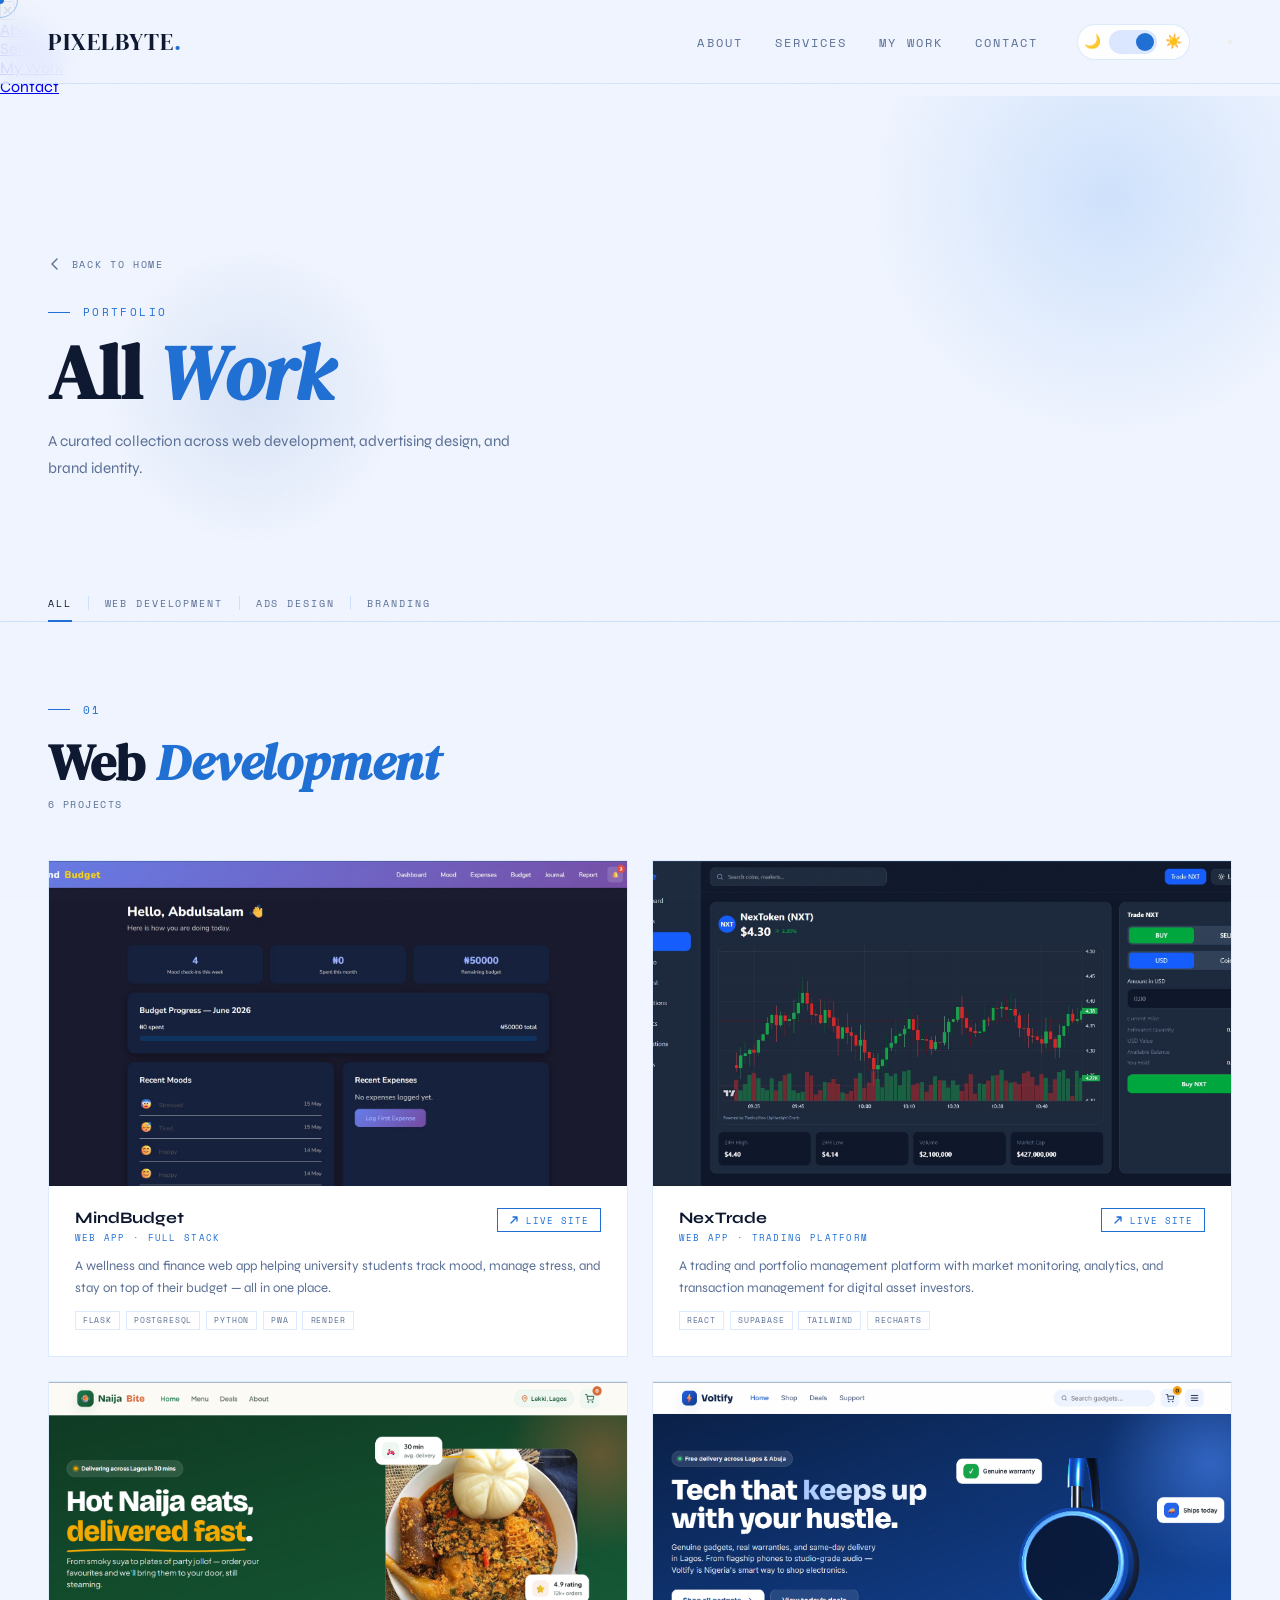
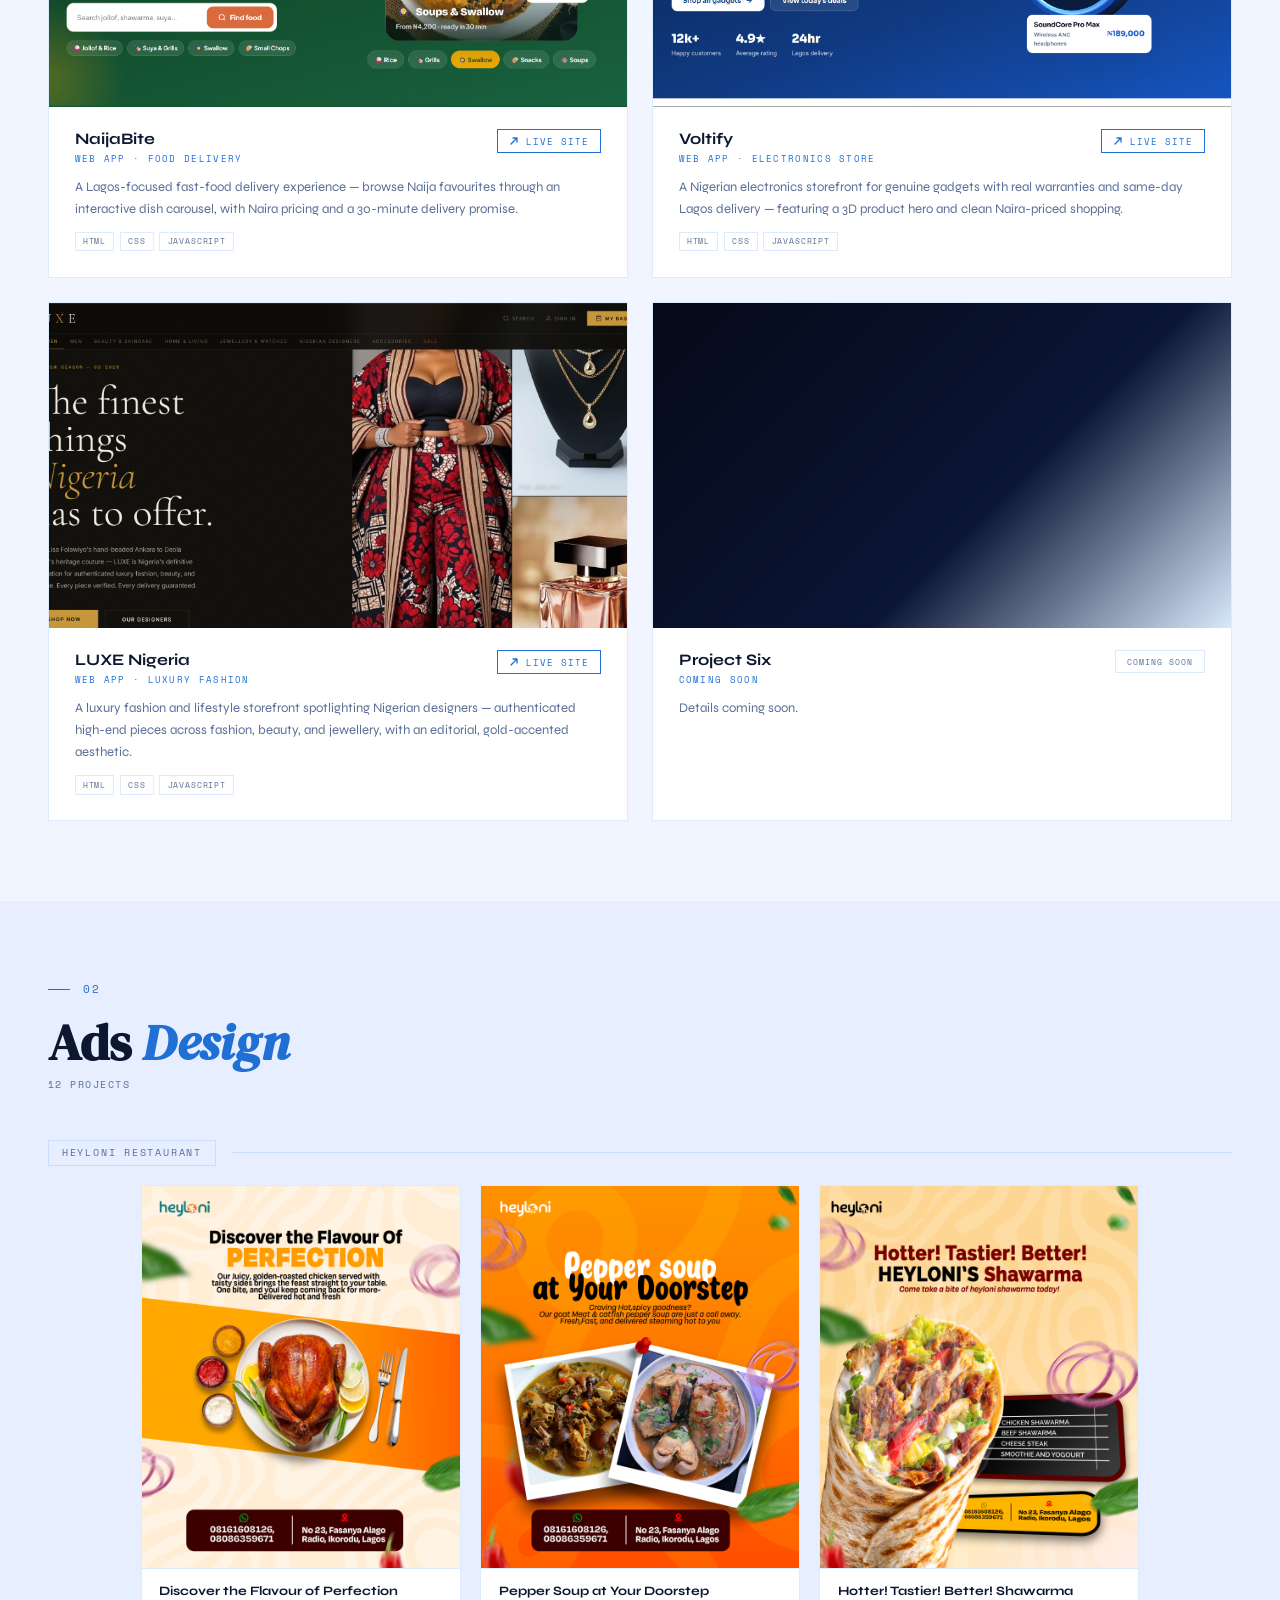
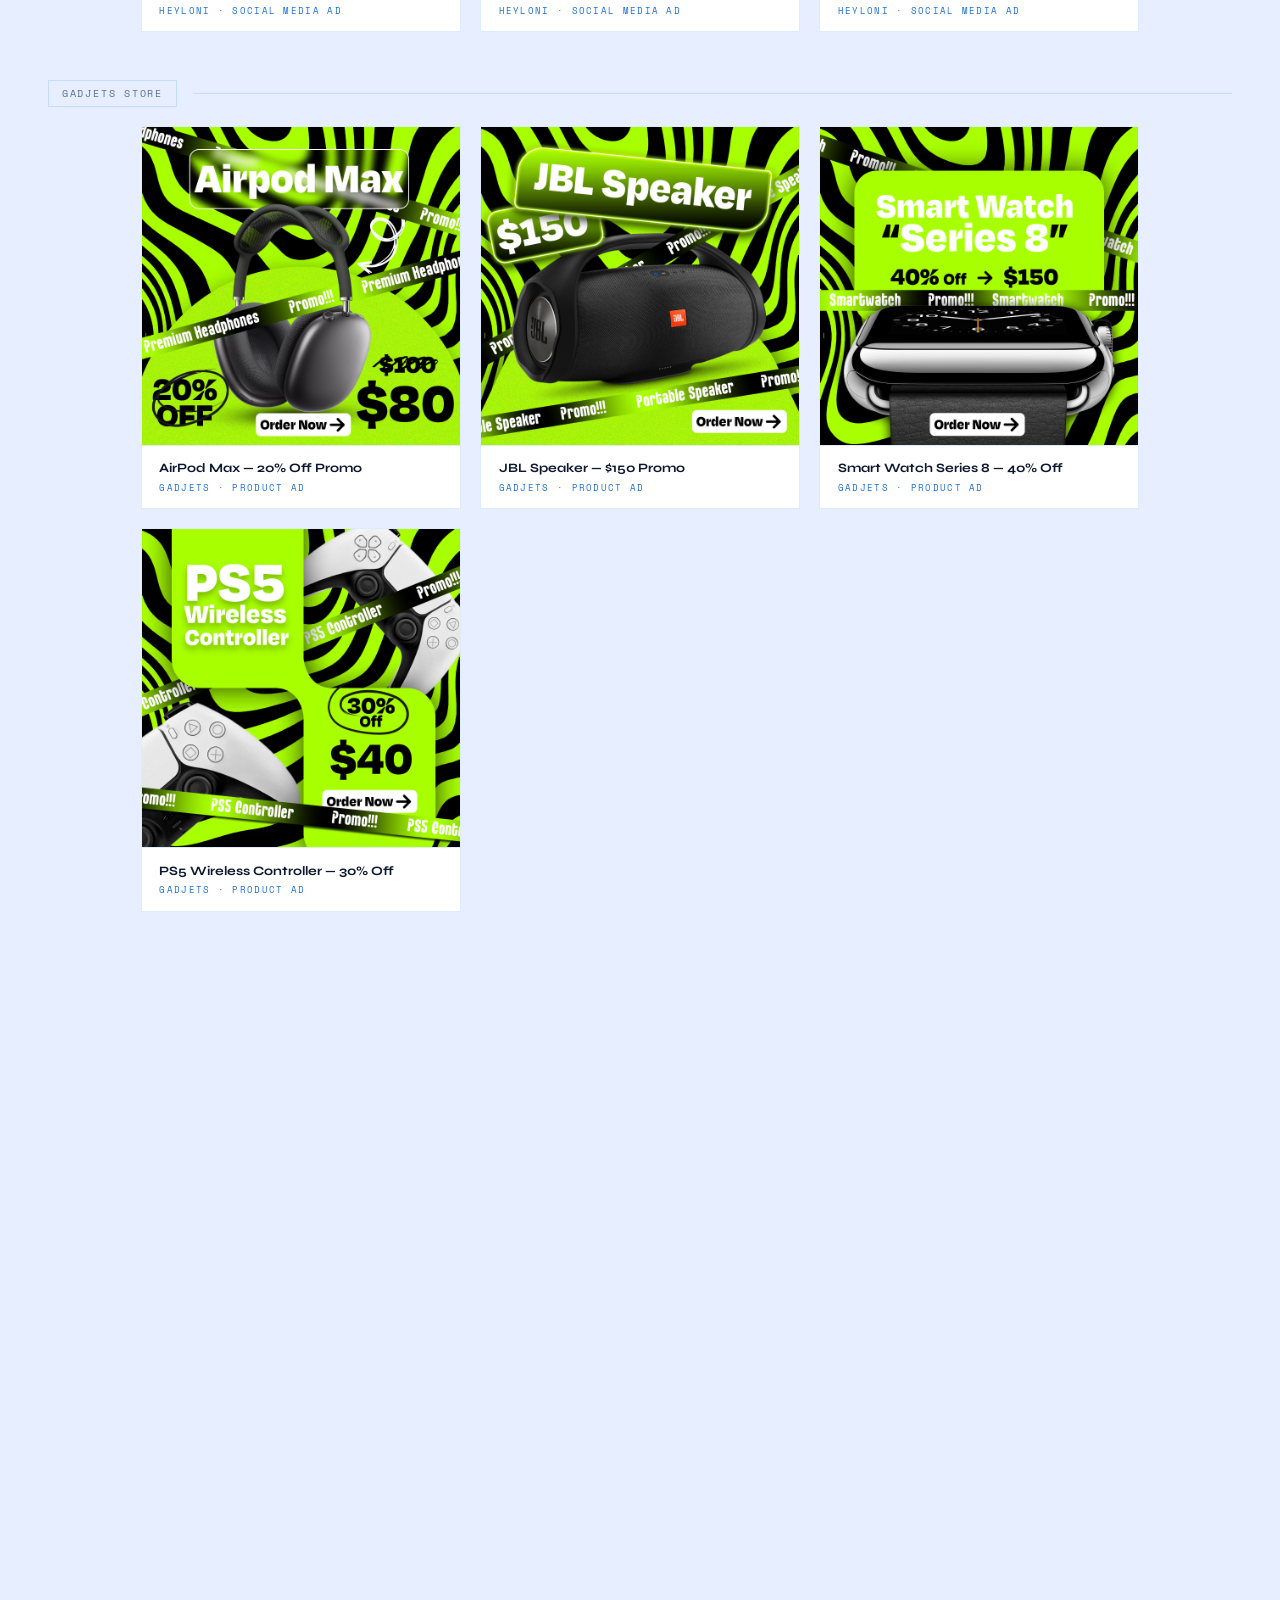
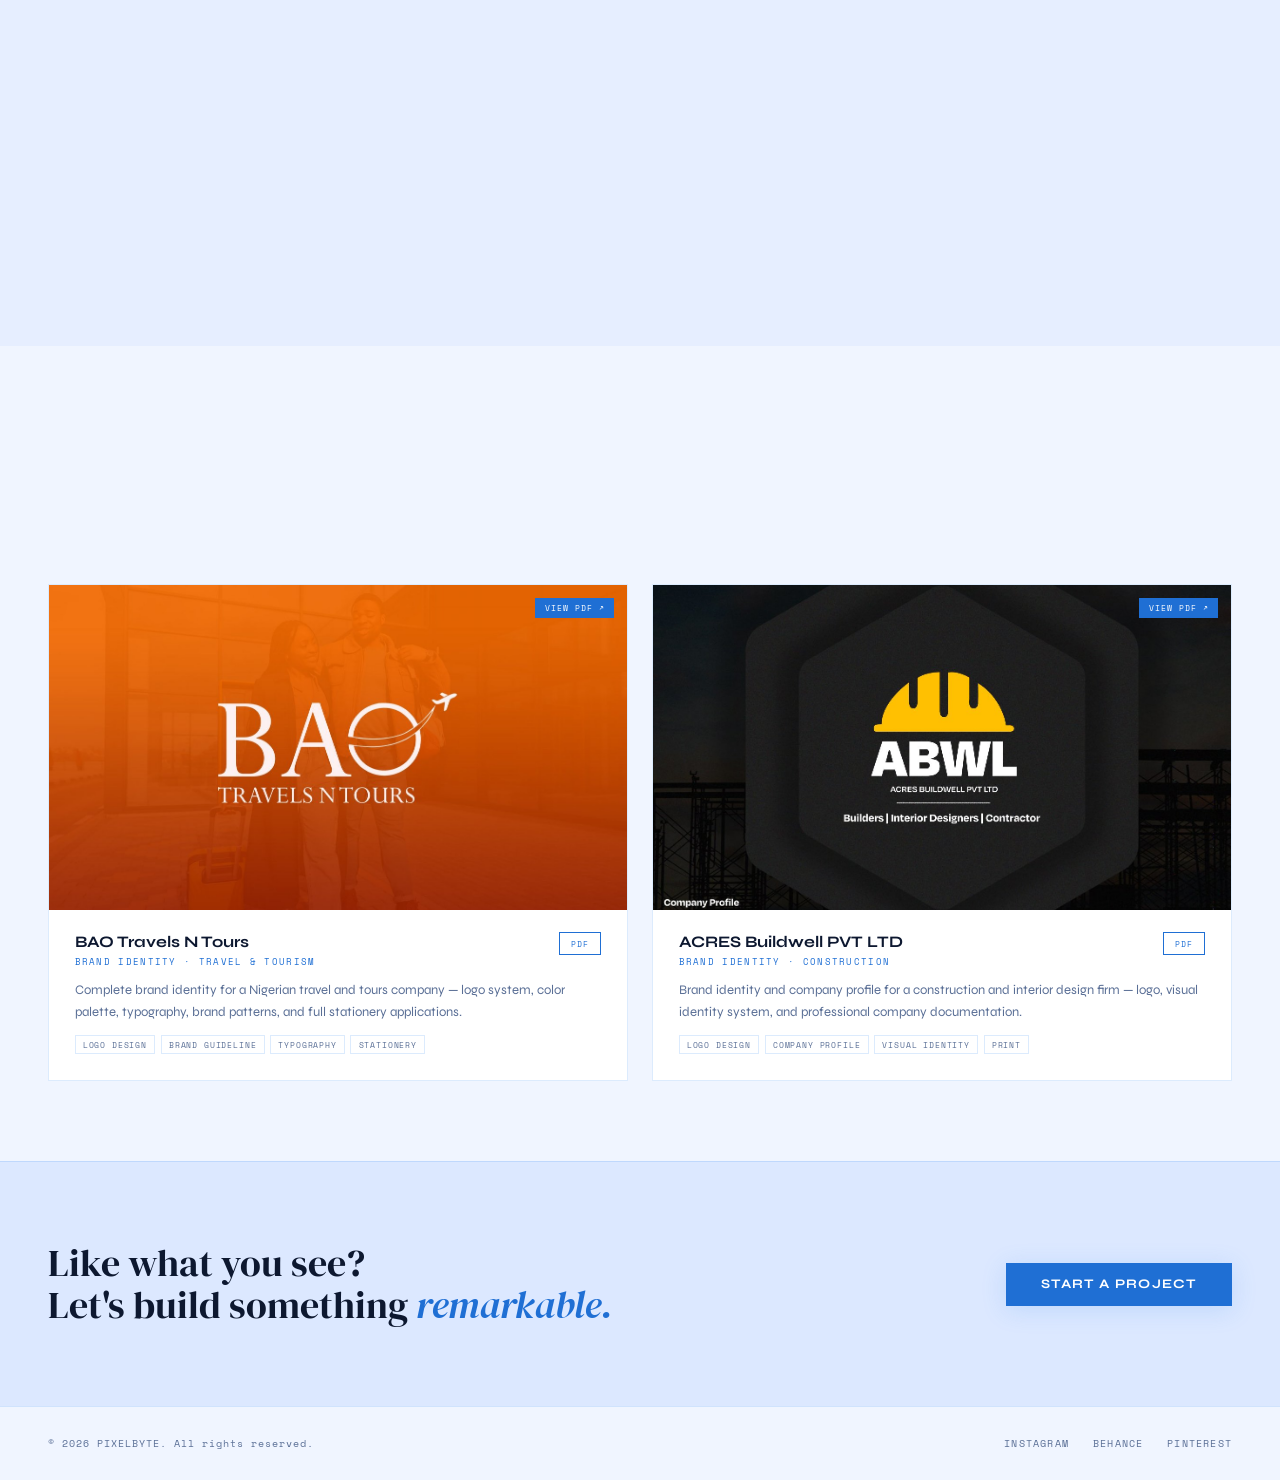
==== commit 9612e526: "Add mobile nav, show photo on mobile, 2x2 process grid" ====
--- a/work.html
+++ b/work.html
@@ -408,24 +408,35 @@
 
 <!-- NAV -->
 <nav>
-  <a href="index.html" class="nav-logo">PIXELBYTE<span>.</span></a>
+  <a href="#" class="nav-logo">PIXELBYTE<span>.</span></a>
   <div class="nav-right">
-      <ul class="nav-links" id="navLinks">
-        <li><a href="index.html#about">About</a></li>
-        <li><a href="index.html#services">Services</a></li>
-        <li><a href="work.html">My Work</a></li>
-        <li><a href="index.html#contact">Contact</a></li>
-      </ul>
-      <div class="theme-toggle" id="themeToggle" title="Toggle light/dark">
-        <span class="toggle-icon">🌙</span>
-        <div class="toggle-pill" id="togglePill"></div>
-        <span class="toggle-icon">☀️</span>
-      </div>
-      <button class="nav-hamburger" id="navHamburger" aria-label="Open menu" aria-expanded="false">
-        <span></span><span></span><span></span>
-      </button>
-    </div>
+    <ul class="nav-links">
+      <li><a href="index.html#about">About</a></li>
+      <li><a href="index.html#services">Services</a></li>
+      <li><a href="work.html">My Work</a></li>
+      <li><a href="index.html#contact">Contact</a></li>
+    </ul>
+    <div class="theme-toggle" id="themeToggle" title="Toggle light/dark">
+      <span class="toggle-icon">🌙</span>
+      <div class="toggle-pill" id="togglePill"></div>
+      <span class="toggle-icon">☀️</span>
+    </div>
+    <button class="nav-burger" id="navBurger" aria-label="Open menu">
+      <span></span><span></span><span></span>
+    </button>
+  </div>
 </nav>
+ 
+<!-- MOBILE MENU (add right AFTER </nav>) -->
+<div class="mobile-menu" id="mobileMenu">
+  <button class="mobile-menu-close" id="mobileMenuClose" aria-label="Close menu">✕</button>
+  <ul class="mobile-menu-links">
+    <li><a href="#about">About</a></li>
+    <li><a href="#services">Services</a></li>
+    <li><a href="work.html">My Work</a></li>
+    <li><a href="#contact">Contact</a></li>
+  </ul>
+</div>
 
 <!-- PAGE HERO -->
 <div class="page-hero">
--- a/style.css
+++ b/style.css
@@ -721,4 +721,116 @@
 @media (max-width: 560px) {
   #process .process-steps {
     grid-template-columns: 1fr 1fr;
-  }+  }
+
+/* ── hamburger button (hidden on desktop) ── */
+.nav-burger {
+  display: none;
+  flex-direction: column;
+  justify-content: center;
+  gap: 5px;
+  width: 34px;
+  height: 34px;
+  background: none;
+  border: none;
+  cursor: none;
+  padding: 0;
+  z-index: 300;
+}
+.nav-burger span {
+  display: block;
+  width: 24px;
+  height: 2px;
+  background: var(--text);
+  transition: transform .3s, opacity .3s;
+}
+/* animate to X when open */
+.nav-burger.open span:nth-child(1) { transform: translateY(7px) rotate(45deg); }
+.nav-burger.open span:nth-child(2) { opacity: 0; }
+.nav-burger.open span:nth-child(3) { transform: translateY(-7px) rotate(-45deg); }
+ 
+/* ── slide-out mobile menu ── */
+.mobile-menu {
+  position: fixed;
+  top: 0; right: 0;
+  width: 78%;
+  max-width: 340px;
+  height: 100vh;
+  background: var(--bg2);
+  border-left: 1px solid var(--border);
+  backdrop-filter: blur(14px);
+  transform: translateX(100%);
+  transition: transform .4s cubic-bezier(.23,1,.32,1);
+  z-index: 999;
+  display: flex;
+  flex-direction: column;
+  justify-content: center;
+  padding: 3rem 2.5rem;
+}
+.mobile-menu.open { transform: translateX(0); }
+.mobile-menu-close {
+  position: absolute;
+  top: 1.5rem; right: 1.8rem;
+  font-size: 1.4rem;
+  color: var(--muted);
+  background: none;
+  border: none;
+  cursor: pointer;
+}
+.mobile-menu-links {
+  list-style: none;
+  display: flex;
+  flex-direction: column;
+  gap: 1.8rem;
+}
+.mobile-menu-links a {
+  font-family: 'DM Serif Display', serif;
+  font-size: 1.8rem;
+  color: var(--text);
+  text-decoration: none;
+  transition: color .2s;
+}
+.mobile-menu-links a:hover { color: var(--accent); }
+ 
+/* dark overlay behind the menu */
+.mobile-menu-overlay {
+  position: fixed;
+  inset: 0;
+  background: rgba(4,8,18,.6);
+  opacity: 0;
+  visibility: hidden;
+  transition: opacity .35s, visibility .35s;
+  z-index: 998;
+}
+.mobile-menu-overlay.open { opacity: 1; visibility: visible; }
+ 
+/* ── MOBILE OVERRIDES ── */
+@media (max-width: 900px) {
+  /* show burger, hide desktop links */
+  .nav-burger { display: flex; }
+  .nav-links { display: none; }
+ 
+  /* SHOW the photo card on mobile (override the old display:none) */
+  .hero-visual {
+    display: flex !important;
+    margin-top: 3rem;
+  }
+  .hero-card-stack {
+    margin-right: 0;      /* center it on mobile */
+    transform: scale(.9); /* fits small screens */
+  }
+ 
+  /* How I Work → 2 x 2 on mobile */
+  #process .process-steps {
+    grid-template-columns: 1fr 1fr;
+    gap: 1.5rem;
+  }
+}
+ 
+/* very small phones: keep process 2x2 (override the earlier 1-col rule) */
+@media (max-width: 560px) {
+  #process .process-steps {
+    grid-template-columns: 1fr 1fr;
+    gap: 1.2rem;
+  }
+}
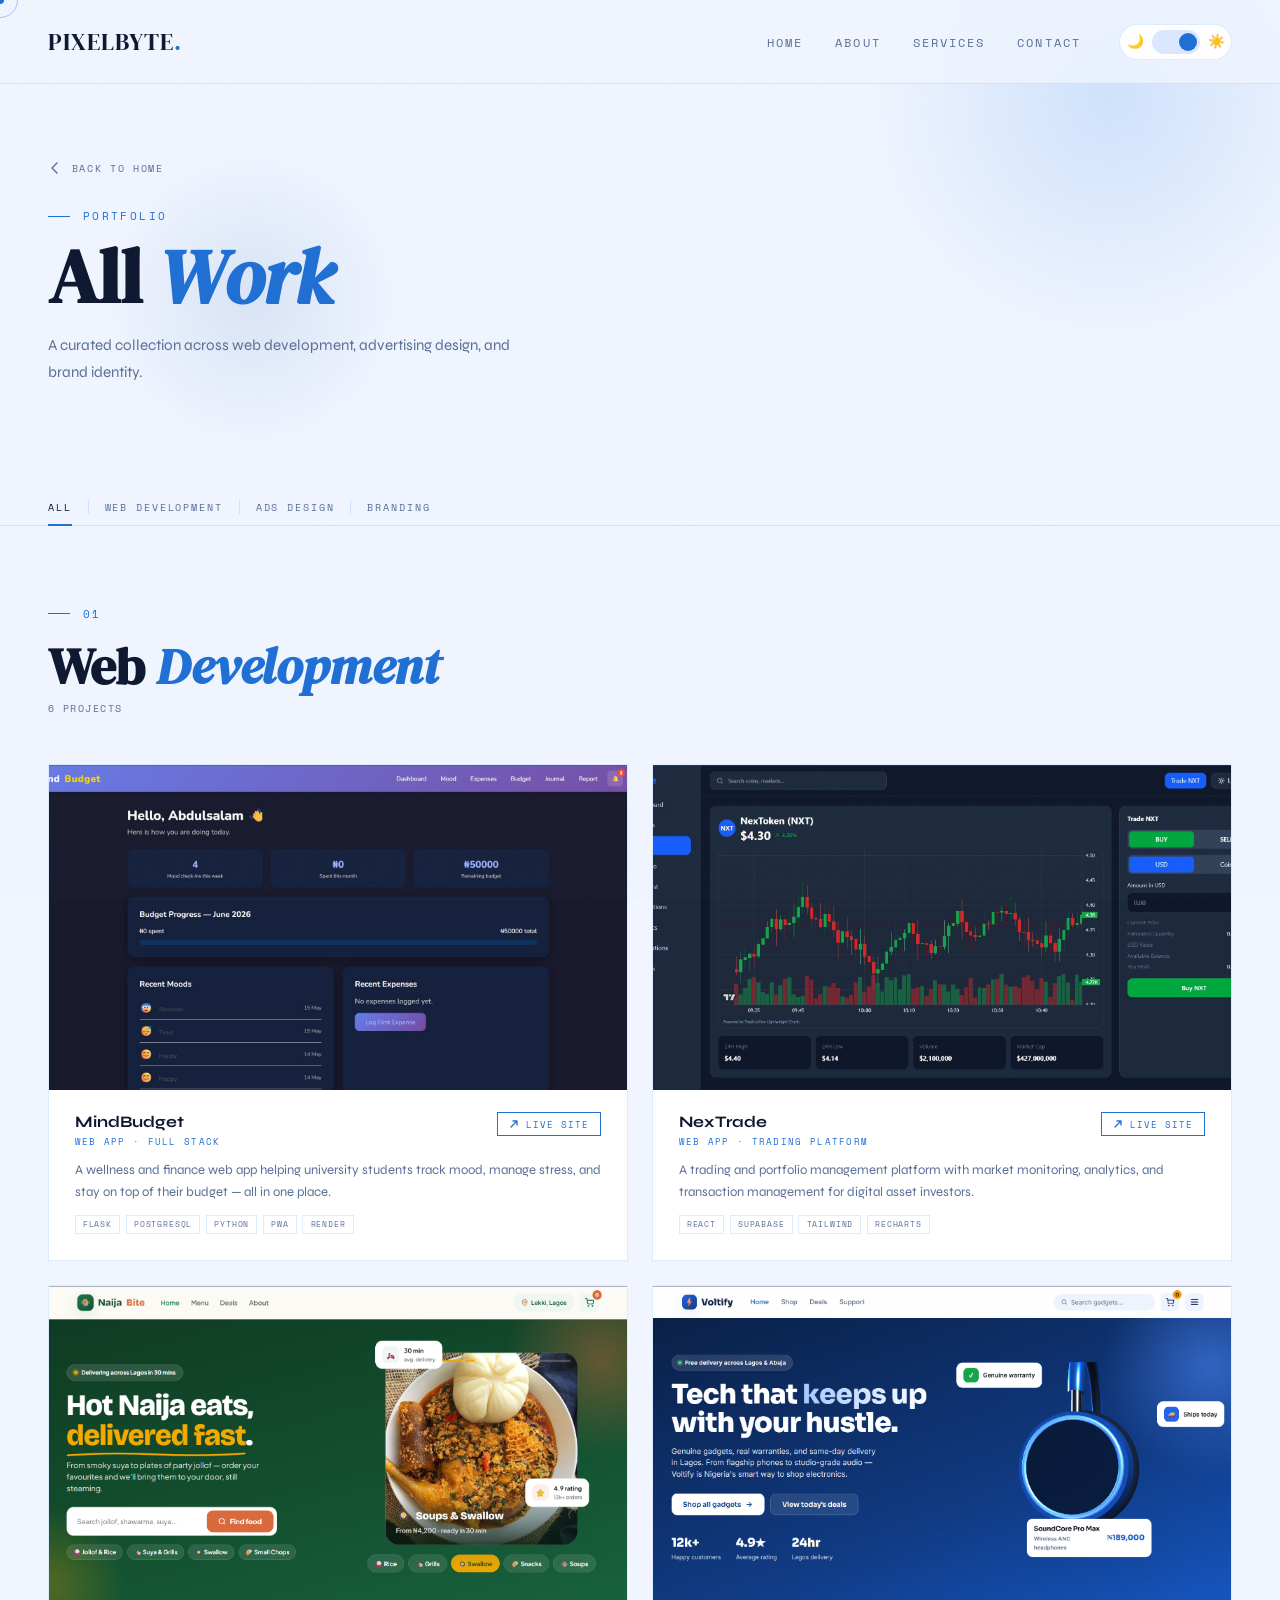
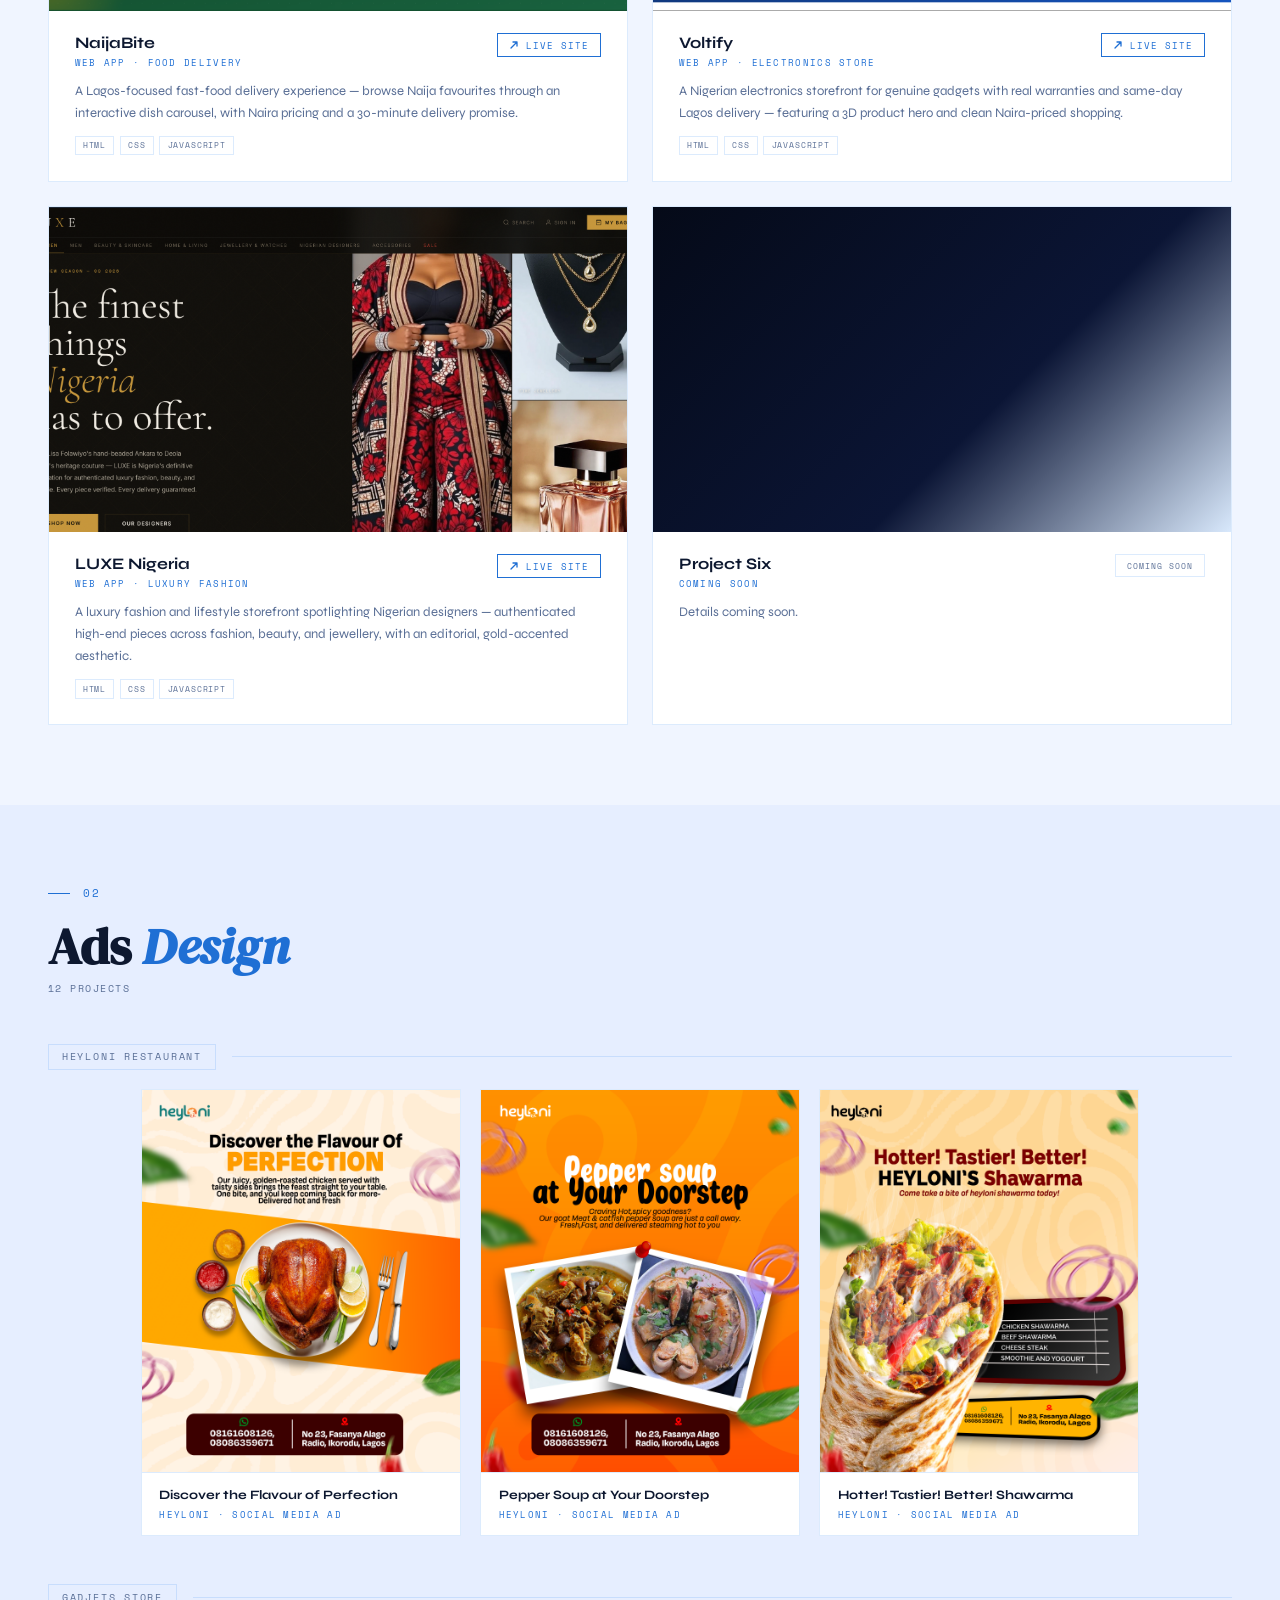
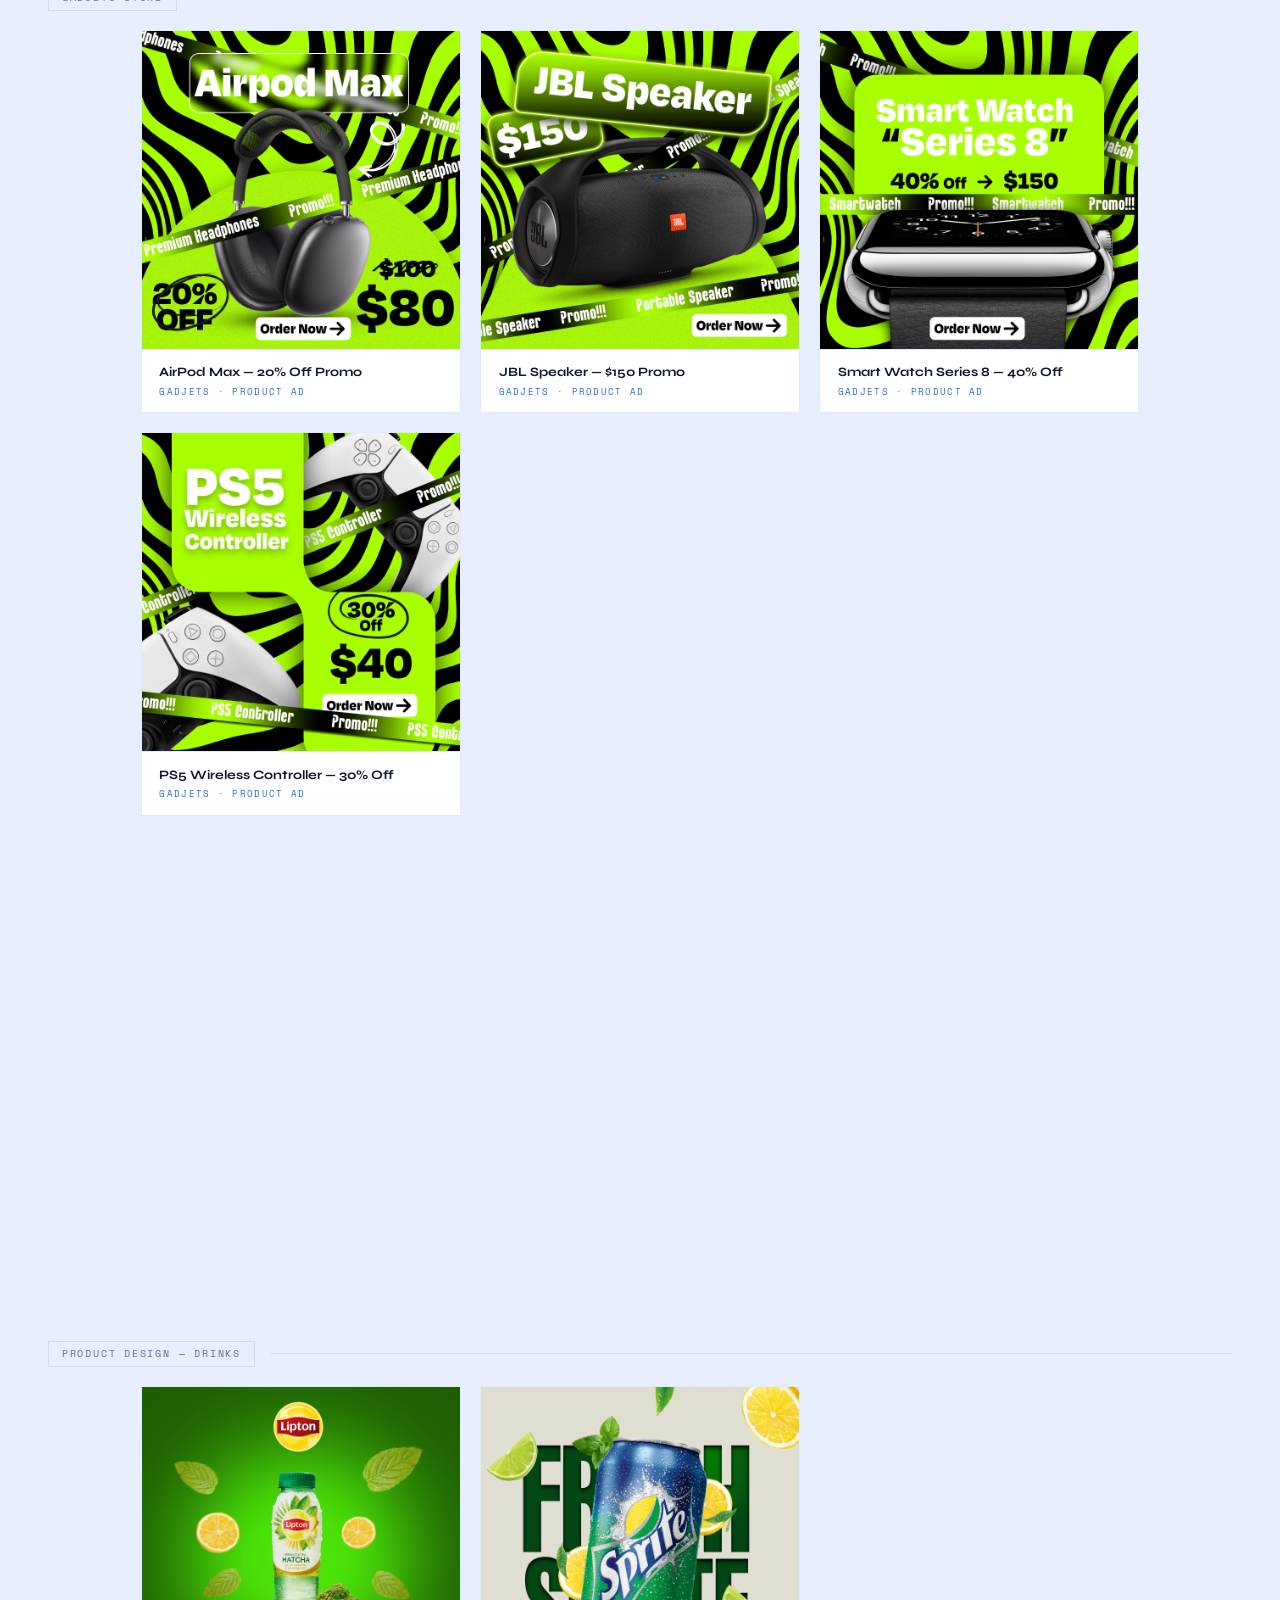
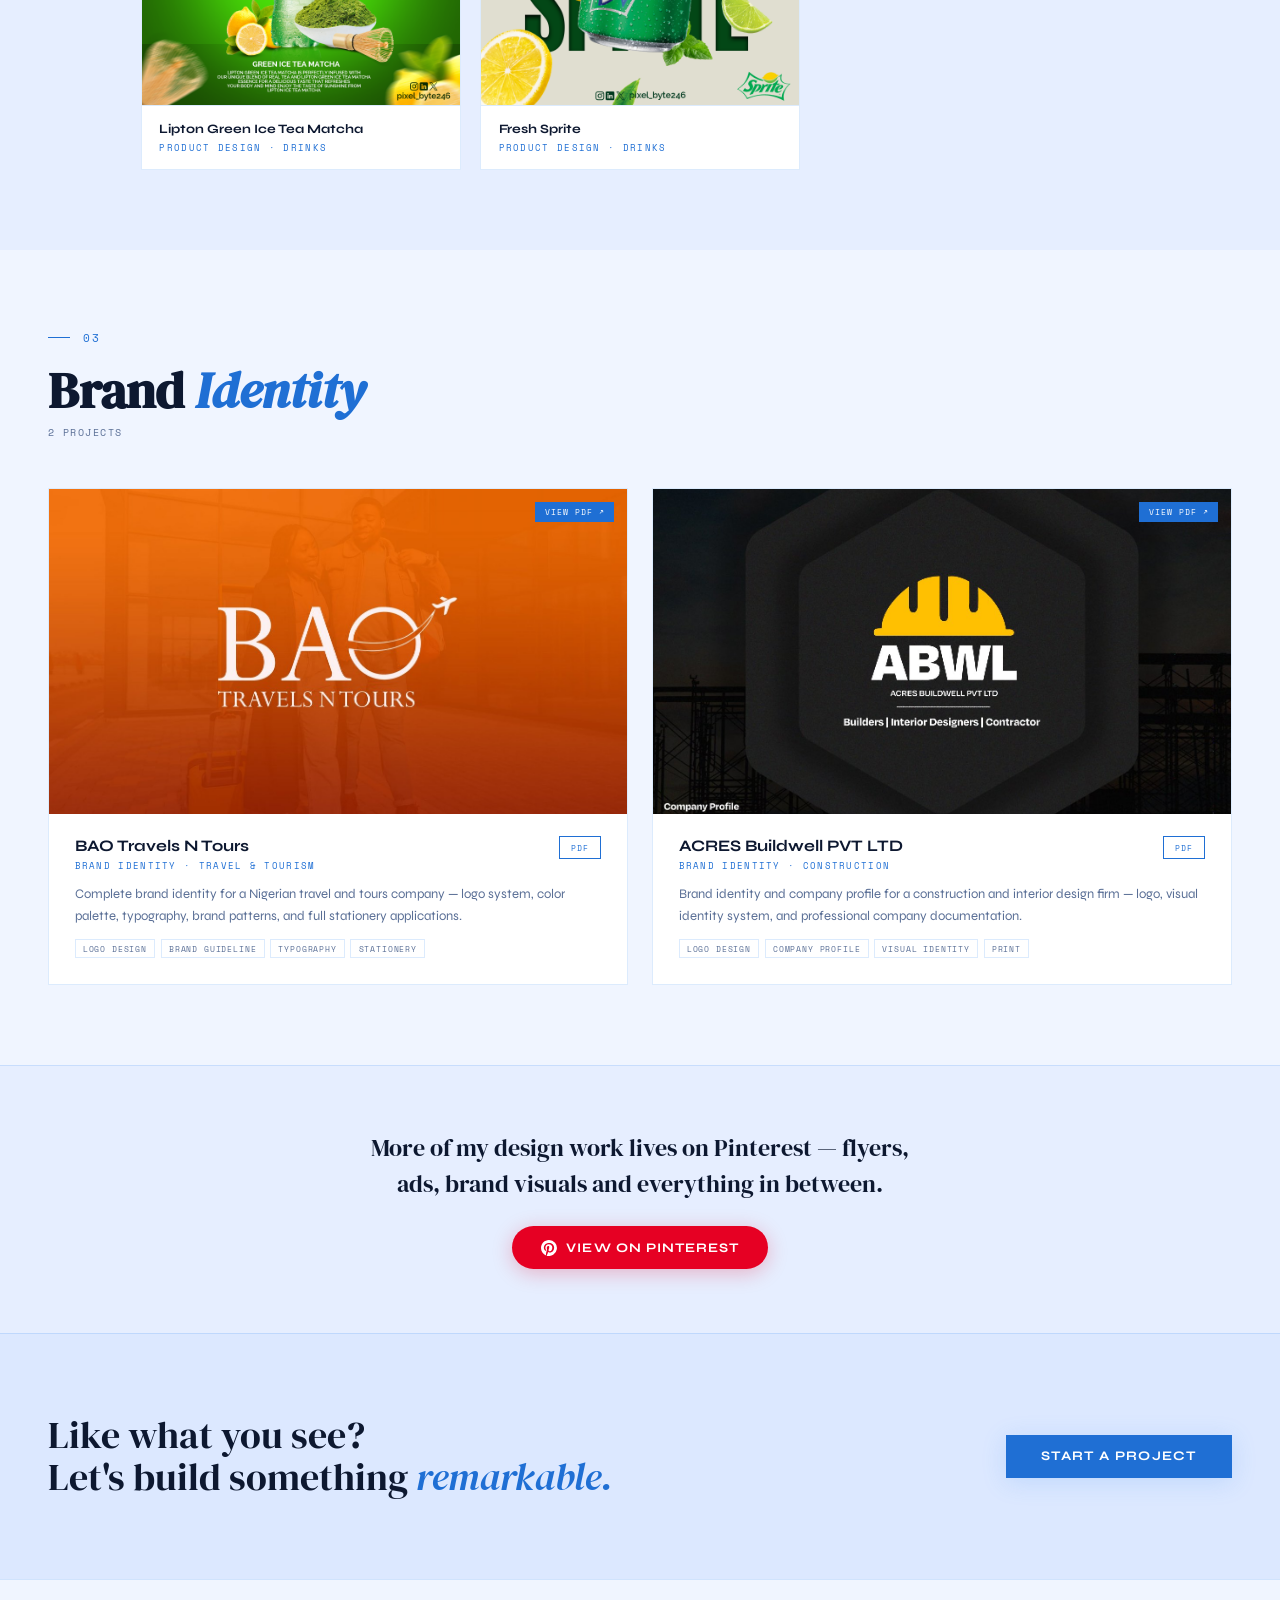
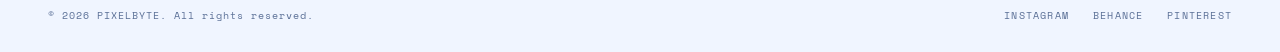
==== commit f44a9e61: "Fix work.html nav (Home link), add Pinterest more-work strip" ====
--- a/work.html
+++ b/work.html
@@ -408,12 +408,12 @@
 
 <!-- NAV -->
 <nav>
-  <a href="#" class="nav-logo">PIXELBYTE<span>.</span></a>
+  <a href="index.html" class="nav-logo">PIXELBYTE<span>.</span></a>
   <div class="nav-right">
     <ul class="nav-links">
+      <li><a href="index.html">Home</a></li>
       <li><a href="index.html#about">About</a></li>
       <li><a href="index.html#services">Services</a></li>
-      <li><a href="work.html">My Work</a></li>
       <li><a href="index.html#contact">Contact</a></li>
     </ul>
     <div class="theme-toggle" id="themeToggle" title="Toggle light/dark">
@@ -431,10 +431,11 @@
 <div class="mobile-menu" id="mobileMenu">
   <button class="mobile-menu-close" id="mobileMenuClose" aria-label="Close menu">✕</button>
   <ul class="mobile-menu-links">
-    <li><a href="#about">About</a></li>
-    <li><a href="#services">Services</a></li>
-    <li><a href="work.html">My Work</a></li>
-    <li><a href="#contact">Contact</a></li>
+    <li><a href="index.html">Home</a></li>
+    <li><a href="index.html#about">About</a></li>
+    <li><a href="index.html#services">Services</a></li>
+    <li><a href="index.html#contact">Contact</a></li>
+    <li><a href="idris-cv.pdf" target="_blank" rel="noopener">My Resume</a></li>
   </ul>
 </div>
 
@@ -819,6 +820,16 @@
   </div>
 </section>
 
+<!-- MORE WORK / PINTEREST -->
+<div class="more-work">
+  <p class="more-work-text">More of my design work lives on Pinterest — flyers, ads, brand visuals and everything in between.</p>
+  <a href="https://pin.it/2vy3QLzXB" target="_blank" rel="noopener" class="pinterest-btn">
+    <svg width="16" height="16" viewBox="0 0 24 24" fill="currentColor" aria-hidden="true">
+      <path d="M12 0C5.37 0 0 5.37 0 12c0 5.08 3.16 9.42 7.62 11.17-.1-.95-.2-2.4.04-3.44.22-.93 1.4-5.96 1.4-5.96s-.36-.72-.36-1.78c0-1.67.97-2.92 2.17-2.92 1.02 0 1.52.77 1.52 1.69 0 1.03-.66 2.57-1 4-.28 1.2.6 2.17 1.78 2.17 2.14 0 3.78-2.25 3.78-5.5 0-2.88-2.07-4.89-5.02-4.89-3.42 0-5.43 2.56-5.43 5.21 0 1.03.4 2.14.9 2.74.1.12.11.22.08.34l-.33 1.37c-.05.22-.18.27-.4.16-1.5-.7-2.44-2.9-2.44-4.66 0-3.8 2.76-7.29 7.96-7.29 4.18 0 7.43 2.98 7.43 6.96 0 4.15-2.62 7.5-6.25 7.5-1.22 0-2.37-.63-2.76-1.38l-.75 2.86c-.27 1.04-1 2.35-1.49 3.15A12 12 0 1 0 12 0z"/>
+    </svg>
+    View on Pinterest
+  </a>
+</div>
 
 <!-- CTA STRIP -->
 <div class="cta-strip">
--- a/style.css
+++ b/style.css
@@ -148,497 +148,8 @@
   pointer-events:none; user-select:none;
 }
 
-/* ── HERO ── */
-#hero {
-  min-height:100vh;
-  display:grid; grid-template-columns:1fr 1fr;
-  align-items:center;
-  padding:8rem 3rem 4rem;
-  position:relative; overflow:hidden;
-}
-.hero-blob {
-  position:absolute; border-radius:50%;
-  pointer-events:none;
-  animation:drift 20s ease-in-out infinite alternate;
-}
-.hb1 {
-  width:600px; height:600px;
-  background:radial-gradient(circle, var(--glow) 0%, transparent 68%);
-  top:-120px; right:0;
-}
-.hb2 {
-  width:380px; height:380px;
-  background:radial-gradient(circle, var(--glow2) 0%, transparent 70%);
-  bottom:5%; left:5%;
-  animation-delay:-8s;
-}
-@keyframes drift {
-  from { transform:translate(0,0) scale(1); }
-  to   { transform:translate(28px,-35px) scale(1.07); }
-}
-
-.hero-eyebrow {
-  font-family:'Space Mono',monospace; font-size:.7rem;
-  letter-spacing:.22em; text-transform:uppercase;
-  color:var(--accent); margin-bottom:1.5rem;
-  display:flex; align-items:center; gap:.8rem;
-  opacity:0; animation:fadeUp .8s .3s forwards;
-}
-.hero-eyebrow::before { content:''; width:28px; height:1px; background:var(--accent); }
-
-.hero-name {
-  font-family:'DM Serif Display',serif;
-  font-size:clamp(3rem,6.2vw,6.2rem);
-  line-height:.95; color:var(--text);
-  opacity:0; animation:fadeUp .9s .5s forwards;
-}
-.hero-name em { font-style:italic; color:var(--accent); }
-
-.hero-desc {
-  margin-top:1.8rem; font-size:1.02rem;
-  color:var(--muted); line-height:1.8; max-width:420px;
-  opacity:0; animation:fadeUp .9s .72s forwards;
-}
-.hero-cta {
-  margin-top:2.6rem; display:flex; gap:1.2rem; flex-wrap:wrap;
-  opacity:0; animation:fadeUp .9s .92s forwards;
-}
-
-.btn-primary {
-  padding:.85rem 2.2rem;
-  background:var(--accent); color:#fff;
-  font-family:'Syne',sans-serif; font-weight:700;
-  font-size:.82rem; letter-spacing:.1em; text-transform:uppercase;
-  border:none; cursor:none;
-  position:relative; overflow:hidden;
-  transition:transform .2s, box-shadow .3s;
-  text-decoration:none; display:inline-block;
-  box-shadow:0 4px 24px var(--glow);
-}
-.btn-primary::after {
-  content:''; position:absolute; inset:0;
-  background:rgba(255,255,255,.18);
-  transform:translateX(-110%) skewX(-12deg);
-  transition:transform .4s cubic-bezier(.23,1,.32,1);
-}
-.btn-primary:hover { transform:translateY(-2px); box-shadow:0 8px 32px var(--glow); }
-.btn-primary:hover::after { transform:translateX(120%) skewX(-12deg); }
-
-.btn-ghost {
-  padding:.85rem 2.2rem;
-  background:transparent;
-  border:1px solid var(--border);
-  color:var(--text);
-  font-family:'Syne',sans-serif;
-  font-size:.82rem; letter-spacing:.1em; text-transform:uppercase;
-  cursor:none; transition:border-color .2s, background .2s;
-  text-decoration:none; display:inline-block;
-}
-.btn-ghost:hover { border-color:var(--accent); background:rgba(61,142,240,.06); }
-
-/* ── HERO VISUAL / CARD STACK ── */
-.hero-visual {
-  position:relative; z-index:2;
-  display:flex; justify-content:center; align-items:center;
-  opacity:0; animation:fadeIn 1.2s .6s forwards;
-}
-.hero-card-stack {
-  position:relative;
-  width:400px; height:500px;
-  margin-right:3rem; /* pulls the stack left toward the text */
-}
-.hcard { position:absolute; border-radius:6px; overflow:hidden; }
-
-.hcard-back {
-  width:320px; height:415px; bottom:0; right:0;
-  background:linear-gradient(135deg, var(--bg2), var(--bg3));
-  border:1px solid var(--border);
-  transform:rotate(6deg);
-}
-
-.hcard-front {
-  width:320px; height:415px; top:0; left:0;
-  background:var(--surface);
-  border:1px solid var(--border);
-  transform:rotate(-3deg);
-  display:flex; flex-direction:column; justify-content:flex-end; padding:1.8rem;
-  overflow:hidden; /* clips the photo inside the card */
-  transition:transform .4s cubic-bezier(.23,1,.32,1);
-  box-shadow:0 12px 48px rgba(0,0,0,.18);
-}
-.hcard-front:hover { transform:rotate(0deg) scale(1.03); }
-
-/* front photo: fills and is clipped by the card */
-.hcard-photo {
-  position:absolute;
-  inset:0;
-  width:100%;
-  height:100%;
-  object-fit:cover;
-  object-position:center 20%;
-  cursor:pointer;
-  z-index:0;
-}
-
-/* blurred photo inside the back card */
-.hcard-photo-blur {
-  position:absolute;
-  inset:0;
-  width:100%;
-  height:100%;
-  object-fit:cover;
-  object-position:center 20%;
-  filter:blur(8px) brightness(.6);
-  transform:scale(1.1); /* hides blurred edges */
-  opacity:.7;
-}
-
-/* gradient so labels stay readable over the photo */
-.hcard-front::after {
-  content:'';
-  position:absolute;
-  inset:0;
-  background:linear-gradient(transparent 45%, rgba(6,10,20,.9) 100%);
-  z-index:1;
-}
-
-/* labels — restored fonts, lifted above photo + gradient */
-.hcard-label {
-  position:relative;
-  z-index:2;
-  font-family:'DM Serif Display',serif;
-  font-size:1.5rem;
-  color:#fff;
-}
-.hcard-sub {
-  position:relative;
-  z-index:2;
-  font-family:'Space Mono',monospace;
-  font-size:.62rem;
-  letter-spacing:.15em;
-  text-transform:uppercase;
-  color:var(--accent);
-  margin-top:.35rem;
-}
-
-/* ── HERO LIGHTBOX ── */
-.hero-lightbox {
-  display:none;
-  position:fixed; inset:0; z-index:10000;
-  background:rgba(4,8,18,.92);
-  backdrop-filter:blur(16px);
-  -webkit-backdrop-filter:blur(16px);
-  align-items:center; justify-content:center;
-}
-.hero-lightbox.active { display:flex; }
-.hero-lightbox-img {
-  max-width:88vw; max-height:88vh;
-  object-fit:contain;
-  border-radius:6px;
-  box-shadow:0 24px 80px rgba(0,0,0,.6);
-  animation:lbIn .28s cubic-bezier(.23,1,.32,1);
-}
-@keyframes lbIn {
-  from { opacity:0; transform:scale(.92); }
-  to   { opacity:1; transform:scale(1); }
-}
-.hero-lightbox-close {
-  position:fixed; top:1.5rem; right:1.8rem;
-  font-family:'Space Mono',monospace;
-  font-size:.65rem; letter-spacing:.18em; text-transform:uppercase;
-  color:var(--muted); cursor:pointer;
-  background:var(--surface); border:1px solid var(--border);
-  padding:.45rem .9rem;
-  transition:color .2s, border-color .2s;
-  z-index:10001;
-}
-.hero-lightbox-close:hover { color:var(--text); border-color:var(--accent); }
-
-/* ── MARQUEE ── */
-.marquee-wrap {
-  border-top:1px solid var(--border);
-  border-bottom:1px solid var(--border);
-  padding:.9rem 0; overflow:hidden;
-  background:var(--bg2);
-  transition: var(--transition-theme);
-}
-.marquee-track {
-  display:flex; gap:3rem; width:max-content;
-  animation:marquee 24s linear infinite;
-}
-.marquee-item {
-  font-family:'Space Mono',monospace; font-size:.68rem;
-  letter-spacing:.2em; text-transform:uppercase;
-  color:var(--muted); white-space:nowrap;
-  display:flex; align-items:center; gap:3rem;
-}
-.mdot { width:4px; height:4px; border-radius:50%; background:var(--accent); flex-shrink:0; }
-@keyframes marquee { from{transform:translateX(0)} to{transform:translateX(-50%)} }
-
-/* ── SECTION SHARED ── */
-section { padding:7rem 3rem; }
-.section-label {
-  font-family:'Space Mono',monospace; font-size:.68rem;
-  letter-spacing:.22em; text-transform:uppercase;
-  color:var(--accent); margin-bottom:1.1rem;
-  display:flex; align-items:center; gap:.8rem;
-}
-.section-label::before { content:''; width:22px; height:1px; background:var(--accent); }
-.section-title {
-  font-family:'DM Serif Display',serif;
-  font-size:clamp(2rem,4vw,3.4rem);
-  line-height:1.08; color:var(--text);
-}
-.section-title em { font-style:italic; color:var(--accent); }
-
-/* ── ABOUT ── */
-#about {
-  display:grid; grid-template-columns:1fr 1fr; gap:5rem; align-items:center;
-  background:var(--bg2); transition: var(--transition-theme);
-}
-.about-stats { display:grid; grid-template-columns:1fr 1fr; gap:1.2rem; margin-top:2.8rem; }
-.stat-box {
-  border:1px solid var(--border); padding:1.4rem;
-  position:relative; overflow:hidden;
-  background:var(--surface);
-  transition:border-color .3s, background .3s;
-}
-.stat-box:hover { border-color:rgba(61,142,240,.4); }
-.stat-box::before {
-  content:''; position:absolute; top:0; left:0;
-  width:2px; height:100%; background:var(--accent);
-  transform:scaleY(0); transform-origin:bottom;
-  transition:transform .35s cubic-bezier(.23,1,.32,1);
-}
-.stat-box:hover::before { transform:scaleY(1); }
-.stat-num { font-family:'DM Serif Display',serif; font-size:2.5rem; color:var(--text); line-height:1; }
-.stat-num span { color:var(--accent); }
-.stat-desc { font-size:.76rem; color:var(--muted); margin-top:.4rem; letter-spacing:.04em; }
-.about-right p { color:var(--muted); line-height:1.85; font-size:1rem; }
-.about-right p+p { margin-top:1.1rem; }
-
-/* ── SERVICES ── */
-#services { background:var(--bg); transition: var(--transition-theme); }
-.services-grid {
-  display:grid; grid-template-columns:repeat(3,1fr);
-  gap:1.5px; margin-top:3.5rem;
-  background:var(--border);
-}
-.service-card {
-  background:var(--bg); padding:2.4rem 2rem;
-  position:relative; overflow:hidden;
-  transition:background .3s;
-}
-.service-card::after {
-  content:'↗';
-  position:absolute; top:1.4rem; right:1.6rem;
-  font-size:.85rem; color:var(--accent);
-  opacity:0;
-  transition:opacity .25s, transform .25s;
-  transform:translate(-4px, 4px);
-}
-.service-card:hover::after {
-  opacity:1;
-  transform:translate(0, 0);
-}
-.service-card::before {
-  content:''; position:absolute; inset:0;
-  background:linear-gradient(135deg, var(--glow), transparent);
-  opacity:0; transition:opacity .35s;
-}
-.service-card:hover { background:var(--bg2); }
-.service-card:hover::before { opacity:1; }
-.service-num {
-  font-family:'Space Mono',monospace; font-size:.62rem;
-  color:var(--accent); letter-spacing:.15em; margin-bottom:1.5rem;
-}
-.service-icon { width:42px; height:42px; margin-bottom:1.4rem; opacity:.75; }
-.service-name { font-family:'DM Serif Display',serif; font-size:1.4rem; color:var(--text); margin-bottom:.7rem; }
-.service-desc { font-size:.86rem; color:var(--muted); line-height:1.78; }
-.service-tags { display:flex; flex-wrap:wrap; gap:.5rem; margin-top:1.4rem; }
-.tag {
-  font-family:'Space Mono',monospace; font-size:.58rem;
-  letter-spacing:.12em; text-transform:uppercase;
-  color:var(--muted); border:1px solid var(--border);
-  padding:.22rem .55rem; transition:border-color .2s, color .2s;
-}
-.service-card:hover .tag { border-color:rgba(61,142,240,.35); color:var(--text); }
-
-/* ── WORK ── */
-#work { background:var(--bg3); transition: var(--transition-theme); }
-.work-header { display:flex; justify-content:space-between; align-items:flex-end; margin-bottom:3rem; }
-.work-grid {
-  display:grid; grid-template-columns:repeat(3,1fr);
-  gap:1.5px; background:var(--border);
-}
-.work-item { background:var(--bg2); overflow:hidden; position:relative; cursor:none; }
-.work-item:nth-child(n) { grid-column: auto; }
-.work-thumb {
-  aspect-ratio:16/9;
-  overflow:hidden;
-  position:relative;
-  display:block;
-  width:100%;
-}
-.work-thumb img {
-  position:absolute;
-  inset:0;
-  width:100%;
-  height:100%;
-  object-fit:cover;
-  display:block;
-  transition:transform .6s cubic-bezier(.23,1,.32,1);
-}
-.work-thumb .work-color {
-  position:absolute;
-  inset:0;
-  width:100%;
-  height:100%;
-}
-.work-color { width:100%; height:100%; transition:transform .6s cubic-bezier(.23,1,.32,1); }
-.work-item:hover .work-color { transform:scale(1.05); }
-.work-item:hover img { transform:scale(1.05); }
-
-/* Blue-toned project thumbnails */
-.wc1{background:linear-gradient(135deg,#060e1e 0%,#0c2244 40%,rgba(61,142,240,.18) 100%);}
-.wc2{background:linear-gradient(145deg,#050b18 0%,#071830 50%,rgba(26,92,191,.25) 100%);}
-.wc3{background:linear-gradient(135deg,#080f20 0%,#0e2252 60%,rgba(100,180,255,.15) 100%);}
-.wc4{background:linear-gradient(145deg,#040c1a 0%,#091a3a 60%,rgba(61,120,220,.22) 100%);}
-.wc5{background:linear-gradient(135deg,#060c1c 0%,#0a1840 60%,rgba(80,160,255,.18) 100%);}
-
-.work-label-wrap {
-  position:absolute; bottom:0; left:0; right:0;
-  padding:1.3rem 1.5rem;
-  background:linear-gradient(transparent,rgba(6,14,30,.9));
-  transform:translateY(100%);
-  transition:transform .4s cubic-bezier(.23,1,.32,1);
-}
-.work-item:hover .work-label-wrap { transform:translateY(0); }
-.work-label { font-size:.78rem; color:var(--text); letter-spacing:.03em; }
-.work-cat { font-family:'Space Mono',monospace; font-size:.58rem; color:var(--accent); letter-spacing:.15em; text-transform:uppercase; margin-top:.2rem; }
-.work-overlay-icon {
-  position:absolute; top:50%; left:50%;
-  transform:translate(-50%,-50%) scale(0);
-  width:44px; height:44px; background:var(--accent); border-radius:50%;
-  display:flex; align-items:center; justify-content:center;
-  transition:transform .35s cubic-bezier(.23,1,.32,1);
-  box-shadow:0 0 24px var(--glow);
-}
-.work-item:hover .work-overlay-icon { transform:translate(-50%,-50%) scale(1); }
-
-/* ── PROCESS ── */
-#process { background:var(--bg); transition: var(--transition-theme); }
-.process-steps { display:grid; grid-template-columns:repeat(4,1fr); gap:2rem; margin-top:3.5rem; }
-.process-step { position:relative; padding-top:1rem; }
-.process-step::before {
-  content:''; position:absolute; top:0; left:0;
-  width:100%; height:1px; background:var(--border);
-  transition:background .3s;
-}
-.process-step:hover::before { background:var(--accent); }
-.step-num { font-family:'Space Mono',monospace; font-size:.62rem; color:var(--accent); letter-spacing:.14em; }
-.step-title { font-family:'DM Serif Display',serif; font-size:1.3rem; color:var(--text); margin:.7rem 0 .5rem; }
-.step-desc { font-size:.86rem; color:var(--muted); line-height:1.75; }
-
-#process .process-steps {
-  display: grid;
-  grid-template-columns: repeat(4, 1fr);
-  gap: 2rem;
-  margin-top: 3.5rem;
-}
-
-/* tablet: 2 across */
-@media (max-width: 900px) {
-  #process .process-steps {
-    grid-template-columns: 1fr 1fr;
-  }
-}
-
-/* phone: stack */
-@media (max-width: 560px) {
-  #process .process-steps {
-    grid-template-columns: 1fr;
-  }
-}
-
-
-/* ── TESTIMONIAL ── */
-#testimonial { background:var(--bg2); text-align:center; transition: var(--transition-theme); }
-.testimonial-quote {
-  font-family:'DM Serif Display',serif;
-  font-size:clamp(1.35rem,2.8vw,2.1rem);
-  line-height:1.55; color:var(--text);
-  max-width:700px; margin:1.8rem auto;
-}
-.testimonial-quote em { font-style:italic; color:var(--accent); }
-.testimonial-author {
-  font-family:'Space Mono',monospace; font-size:.68rem;
-  letter-spacing:.18em; text-transform:uppercase; color:var(--muted);
-}
-
-/* ── CONTACT ── */
-#contact {
-  background:var(--bg3); display:grid;
-  grid-template-columns:1fr 1fr; gap:5rem; align-items:center;
-  transition: var(--transition-theme);
-}
-.contact-big { font-family:'DM Serif Display',serif; font-size:clamp(2rem,4.5vw,3.6rem); line-height:1.08; color:var(--text); }
-.contact-big em { color:var(--accent); font-style:italic; }
-.contact-list { margin-top:2.2rem; list-style:none; }
-.contact-list li {
-  display:flex; align-items:center; gap:1rem;
-  padding:.9rem 0; border-bottom:1px solid var(--border);
-}
-.contact-list li:first-child { border-top:1px solid var(--border); }
-.contact-list a { font-size:.88rem; color:var(--muted); text-decoration:none; transition:color .2s; }
-.contact-list a:hover { color:var(--text); }
-.contact-form-side { display:flex; flex-direction:column; gap:.9rem; }
-.form-group input, .form-group textarea {
-  width:100%; background:var(--surface);
-  border:1px solid var(--border); color:var(--text);
-  font-family:'Syne',sans-serif; font-size:.86rem;
-  padding:.88rem 1.1rem; outline:none; resize:none;
-  transition:border-color .2s, background .3s, color .3s;
-}
-.form-group input:focus, .form-group textarea:focus { border-color:rgba(61,142,240,.55); }
-.form-group input::placeholder, .form-group textarea::placeholder { color:var(--muted); }
-
-/* ── FOOTER ── */
-footer {
-  border-top:1px solid var(--border);
-  padding:1.8rem 3rem;
-  display:flex; justify-content:space-between; align-items:center;
-  background:var(--bg); transition: var(--transition-theme);
-}
-.footer-copy { font-family:'Space Mono',monospace; font-size:.62rem; color:var(--muted); letter-spacing:.1em; }
-.footer-socials { display:flex; gap:1.5rem; }
-.footer-socials a {
-  font-family:'Space Mono',monospace; font-size:.62rem;
-  letter-spacing:.12em; text-transform:uppercase;
-  color:var(--muted); text-decoration:none; transition:color .2s;
-}
-.footer-socials a:hover { color:var(--text); }
-
-/* ── ANIMATIONS ── */
-@keyframes fadeUp { from{opacity:0;transform:translateY(22px)} to{opacity:1;transform:translateY(0)} }
-@keyframes fadeIn { from{opacity:0} to{opacity:1} }
-.reveal { opacity:0; transform:translateY(28px); transition:opacity .7s cubic-bezier(.23,1,.32,1), transform .7s cubic-bezier(.23,1,.32,1); }
-.reveal.visible { opacity:1; transform:translateY(0); }
-
-/* ── RESPONSIVE ── */
-@media(max-width:900px){
-  #hero,#about,#contact{grid-template-columns:1fr;gap:3rem;}
-  .hero-visual{display:none;}
-  .services-grid{grid-template-columns:1fr;}
-  .work-item:nth-child(n){grid-column:1/-1;}
-  .process-steps{grid-template-columns:1fr 1fr;}
-  nav{padding:1.2rem 1.5rem;}
-  section{padding:5rem 1.5rem;}
-  .nav-links{display:none;}
-}
-
 /* ── HAMBURGER BUTTON (hidden on desktop) ── */
-.nav-hamburger {
+.nav-burger {
   display: none;
   flex-direction: column;
   justify-content: center;
@@ -648,108 +159,20 @@
   border: none;
   cursor: none;
   padding: 0;
-  z-index: 210;
-}
-.nav-hamburger span {
+  z-index: 300;
+}
+.nav-burger span {
   display: block;
   width: 24px; height: 2px;
   background: var(--text);
   border-radius: 2px;
-  transition: transform .3s ease, opacity .2s ease;
-}
-/* animate into an X when open */
-.nav-hamburger.active span:nth-child(1) { transform: translateY(7px) rotate(45deg); }
-.nav-hamburger.active span:nth-child(2) { opacity: 0; }
-.nav-hamburger.active span:nth-child(3) { transform: translateY(-7px) rotate(-45deg); }
- 
- 
-/* ── MOBILE ── */
-@media (max-width: 900px) {
- 
-  /* show the hamburger */
-  .nav-hamburger { display: flex; }
- 
-  /* slide-out menu panel */
-  .nav-links {
-    display: flex;               /* override the old display:none */
-    position: fixed;
-    top: 0; right: 0;
-    height: 100vh;
-    width: min(78vw, 320px);
-    flex-direction: column;
-    justify-content: center;
-    gap: 2.2rem;
-    padding: 3rem;
-    background: var(--bg2);
-    border-left: 1px solid var(--border);
-    box-shadow: -20px 0 60px rgba(0,0,0,.4);
-    transform: translateX(100%);
-    transition: transform .38s cubic-bezier(.23,1,.32,1);
-    z-index: 205;
-  }
-  .nav-links.open { transform: translateX(0); }
- 
-  .nav-links a {
-    font-size: 1rem;
-    letter-spacing: .18em;
-  }
- 
-  /* SHOW the photo card on mobile (was display:none) */
-  .hero-visual {
-    display: flex !important;
-    margin-top: 2.5rem;
-  }
-  .hero-card-stack {
-    width: 300px;
-    height: 380px;
-    margin-right: 0;             /* center it on mobile */
-  }
-  .hcard-back,
-  .hcard-front {
-    width: 240px;
-    height: 320px;
-  }
- 
-  /* HOW I WORK — 2 x 2 on mobile */
-  #process .process-steps {
-    grid-template-columns: 1fr 1fr;
-    gap: 1.8rem 1.5rem;
-  }
-}
- 
-/* keep the 2x2 even on very small phones (override the earlier 1-col rule) */
-@media (max-width: 560px) {
-  #process .process-steps {
-    grid-template-columns: 1fr 1fr;
-  }
-
-/* ── hamburger button (hidden on desktop) ── */
-.nav-burger {
-  display: none;
-  flex-direction: column;
-  justify-content: center;
-  gap: 5px;
-  width: 34px;
-  height: 34px;
-  background: none;
-  border: none;
-  cursor: none;
-  padding: 0;
-  z-index: 300;
-}
-.nav-burger span {
-  display: block;
-  width: 24px;
-  height: 2px;
-  background: var(--text);
   transition: transform .3s, opacity .3s;
 }
-/* animate to X when open */
 .nav-burger.open span:nth-child(1) { transform: translateY(7px) rotate(45deg); }
 .nav-burger.open span:nth-child(2) { opacity: 0; }
 .nav-burger.open span:nth-child(3) { transform: translateY(-7px) rotate(-45deg); }
- 
-/* ── slide-out mobile menu ── */
+
+/* ── SLIDE-OUT MOBILE MENU ── */
 .mobile-menu {
   position: fixed;
   top: 0; right: 0;
@@ -791,8 +214,7 @@
   transition: color .2s;
 }
 .mobile-menu-links a:hover { color: var(--accent); }
- 
-/* dark overlay behind the menu */
+
 .mobile-menu-overlay {
   position: fixed;
   inset: 0;
@@ -803,34 +225,522 @@
   z-index: 998;
 }
 .mobile-menu-overlay.open { opacity: 1; visibility: visible; }
+
+/* ── HERO ── */
+#hero {
+  min-height:100vh;
+  display:grid; grid-template-columns:1fr 1fr;
+  align-items:center;
+  padding:8rem 3rem 4rem;
+  position:relative; overflow:hidden;
+}
+.hero-blob {
+  position:absolute; border-radius:50%;
+  pointer-events:none;
+  animation:drift 20s ease-in-out infinite alternate;
+}
+.hb1 {
+  width:600px; height:600px;
+  background:radial-gradient(circle, var(--glow) 0%, transparent 68%);
+  top:-120px; right:0;
+}
+.hb2 {
+  width:380px; height:380px;
+  background:radial-gradient(circle, var(--glow2) 0%, transparent 70%);
+  bottom:5%; left:5%;
+  animation-delay:-8s;
+}
+@keyframes drift {
+  from { transform:translate(0,0) scale(1); }
+  to   { transform:translate(28px,-35px) scale(1.07); }
+}
+
+.hero-eyebrow {
+  font-family:'Space Mono',monospace; font-size:.7rem;
+  letter-spacing:.22em; text-transform:uppercase;
+  color:var(--accent); margin-bottom:1.5rem;
+  display:flex; align-items:center; gap:.8rem;
+  opacity:0; animation:fadeUp .8s .3s forwards;
+}
+.hero-eyebrow::before { content:''; width:28px; height:1px; background:var(--accent); }
+
+.hero-name {
+  font-family:'DM Serif Display',serif;
+  font-size:clamp(3rem,6.2vw,6.2rem);
+  line-height:.95; color:var(--text);
+  opacity:0; animation:fadeUp .9s .5s forwards;
+}
+.hero-name em { font-style:italic; color:var(--accent); }
+
+.hero-desc {
+  margin-top:1.8rem; font-size:1.02rem;
+  color:var(--muted); line-height:1.8; max-width:420px;
+  opacity:0; animation:fadeUp .9s .72s forwards;
+}
+.hero-cta {
+  margin-top:2.6rem; display:flex; gap:1.2rem; flex-wrap:wrap;
+  opacity:0; animation:fadeUp .9s .92s forwards;
+}
+
+.btn-primary {
+  padding:.85rem 2.2rem;
+  background:var(--accent); color:#fff;
+  font-family:'Syne',sans-serif; font-weight:700;
+  font-size:.82rem; letter-spacing:.1em; text-transform:uppercase;
+  border:none; cursor:none;
+  position:relative; overflow:hidden;
+  transition:transform .2s, box-shadow .3s;
+  text-decoration:none; display:inline-block;
+  box-shadow:0 4px 24px var(--glow);
+}
+.btn-primary::after {
+  content:''; position:absolute; inset:0;
+  background:rgba(255,255,255,.18);
+  transform:translateX(-110%) skewX(-12deg);
+  transition:transform .4s cubic-bezier(.23,1,.32,1);
+}
+.btn-primary:hover { transform:translateY(-2px); box-shadow:0 8px 32px var(--glow); }
+.btn-primary:hover::after { transform:translateX(120%) skewX(-12deg); }
+
+.btn-ghost {
+  padding:.85rem 2.2rem;
+  background:transparent;
+  border:1px solid var(--border);
+  color:var(--text);
+  font-family:'Syne',sans-serif;
+  font-size:.82rem; letter-spacing:.1em; text-transform:uppercase;
+  cursor:none; transition:border-color .2s, background .2s;
+  text-decoration:none; display:inline-block;
+}
+.btn-ghost:hover { border-color:var(--accent); background:rgba(61,142,240,.06); }
+
+/* ── HERO VISUAL / CARD STACK ── */
+.hero-visual {
+  position:relative; z-index:2;
+  display:flex; justify-content:center; align-items:center;
+  opacity:0; animation:fadeIn 1.2s .6s forwards;
+}
+.hero-card-stack {
+  position:relative;
+  width:400px; height:500px;
+  margin-right:3rem;
+}
+.hcard { position:absolute; border-radius:6px; overflow:hidden; }
+
+.hcard-back {
+  width:320px; height:415px; bottom:0; right:0;
+  background:linear-gradient(135deg, var(--bg2), var(--bg3));
+  border:1px solid var(--border);
+  transform:rotate(6deg);
+}
+
+.hcard-front {
+  width:320px; height:415px; top:0; left:0;
+  background:var(--surface);
+  border:1px solid var(--border);
+  transform:rotate(-3deg);
+  display:flex; flex-direction:column; justify-content:flex-end; padding:1.8rem;
+  overflow:hidden;
+  transition:transform .4s cubic-bezier(.23,1,.32,1);
+  box-shadow:0 12px 48px rgba(0,0,0,.18);
+}
+.hcard-front:hover { transform:rotate(0deg) scale(1.03); }
+
+.hcard-photo {
+  position:absolute;
+  inset:0;
+  width:100%;
+  height:100%;
+  object-fit:cover;
+  object-position:center 20%;
+  cursor:pointer;
+  z-index:0;
+}
+
+.hcard-photo-blur {
+  position:absolute;
+  inset:0;
+  width:100%;
+  height:100%;
+  object-fit:cover;
+  object-position:center 20%;
+  filter:blur(8px) brightness(.6);
+  transform:scale(1.1);
+  opacity:.7;
+}
+
+.hcard-front::after {
+  content:'';
+  position:absolute;
+  inset:0;
+  background:linear-gradient(transparent 45%, rgba(6,10,20,.9) 100%);
+  z-index:1;
+}
+
+.hcard-label {
+  position:relative;
+  z-index:2;
+  font-family:'DM Serif Display',serif;
+  font-size:1.5rem;
+  color:#fff;
+}
+.hcard-sub {
+  position:relative;
+  z-index:2;
+  font-family:'Space Mono',monospace;
+  font-size:.62rem;
+  letter-spacing:.15em;
+  text-transform:uppercase;
+  color:var(--accent);
+  margin-top:.35rem;
+}
+
+/* ── HERO LIGHTBOX ── */
+.hero-lightbox {
+  display:none;
+  position:fixed; inset:0; z-index:10000;
+  background:rgba(4,8,18,.92);
+  backdrop-filter:blur(16px);
+  -webkit-backdrop-filter:blur(16px);
+  align-items:center; justify-content:center;
+}
+.hero-lightbox.active { display:flex; }
+.hero-lightbox-img {
+  max-width:88vw; max-height:88vh;
+  object-fit:contain;
+  border-radius:6px;
+  box-shadow:0 24px 80px rgba(0,0,0,.6);
+  animation:lbIn .28s cubic-bezier(.23,1,.32,1);
+}
+@keyframes lbIn {
+  from { opacity:0; transform:scale(.92); }
+  to   { opacity:1; transform:scale(1); }
+}
+.hero-lightbox-close {
+  position:fixed; top:1.5rem; right:1.8rem;
+  font-family:'Space Mono',monospace;
+  font-size:.65rem; letter-spacing:.18em; text-transform:uppercase;
+  color:var(--muted); cursor:pointer;
+  background:var(--surface); border:1px solid var(--border);
+  padding:.45rem .9rem;
+  transition:color .2s, border-color .2s;
+  z-index:10001;
+}
+.hero-lightbox-close:hover { color:var(--text); border-color:var(--accent); }
+
+/* ── MARQUEE ── */
+.marquee-wrap {
+  border-top:1px solid var(--border);
+  border-bottom:1px solid var(--border);
+  padding:.9rem 0; overflow:hidden;
+  background:var(--bg2);
+  transition: var(--transition-theme);
+}
+.marquee-track {
+  display:flex; gap:3rem; width:max-content;
+  animation:marquee 24s linear infinite;
+}
+.marquee-item {
+  font-family:'Space Mono',monospace; font-size:.68rem;
+  letter-spacing:.2em; text-transform:uppercase;
+  color:var(--muted); white-space:nowrap;
+  display:flex; align-items:center; gap:3rem;
+}
+.mdot { width:4px; height:4px; border-radius:50%; background:var(--accent); flex-shrink:0; }
+@keyframes marquee { from{transform:translateX(0)} to{transform:translateX(-50%)} }
+
+/* ── SECTION SHARED ── */
+section { padding:7rem 3rem; }
+.section-label {
+  font-family:'Space Mono',monospace; font-size:.68rem;
+  letter-spacing:.22em; text-transform:uppercase;
+  color:var(--accent); margin-bottom:1.1rem;
+  display:flex; align-items:center; gap:.8rem;
+}
+.section-label::before { content:''; width:22px; height:1px; background:var(--accent); }
+.section-title {
+  font-family:'DM Serif Display',serif;
+  font-size:clamp(2rem,4vw,3.4rem);
+  line-height:1.08; color:var(--text);
+}
+.section-title em { font-style:italic; color:var(--accent); }
+
+/* ── ABOUT ── */
+#about {
+  display:grid; grid-template-columns:1fr 1fr; gap:5rem; align-items:center;
+  background:var(--bg2); transition: var(--transition-theme);
+}
+.about-stats { display:grid; grid-template-columns:1fr 1fr; gap:1.2rem; margin-top:2.8rem; }
+.stat-box {
+  border:1px solid var(--border); padding:1.4rem;
+  position:relative; overflow:hidden;
+  background:var(--surface);
+  transition:border-color .3s, background .3s;
+}
+.stat-box:hover { border-color:rgba(61,142,240,.4); }
+.stat-box::before {
+  content:''; position:absolute; top:0; left:0;
+  width:2px; height:100%; background:var(--accent);
+  transform:scaleY(0); transform-origin:bottom;
+  transition:transform .35s cubic-bezier(.23,1,.32,1);
+}
+.stat-box:hover::before { transform:scaleY(1); }
+.stat-num { font-family:'DM Serif Display',serif; font-size:2.5rem; color:var(--text); line-height:1; }
+.stat-num span { color:var(--accent); }
+.stat-desc { font-size:.76rem; color:var(--muted); margin-top:.4rem; letter-spacing:.04em; }
+.about-right p { color:var(--muted); line-height:1.85; font-size:1rem; }
+.about-right p+p { margin-top:1.1rem; }
+
+/* ── SERVICES ── */
+#services { background:var(--bg); transition: var(--transition-theme); }
+.services-grid {
+  display:grid; grid-template-columns:repeat(3,1fr);
+  gap:1.5px; margin-top:3.5rem;
+  background:var(--border);
+}
+.service-card {
+  background:var(--bg); padding:2.4rem 2rem;
+  position:relative; overflow:hidden;
+  transition:background .3s;
+}
+.service-card::after {
+  content:'↗';
+  position:absolute; top:1.4rem; right:1.6rem;
+  font-size:.85rem; color:var(--accent);
+  opacity:0;
+  transition:opacity .25s, transform .25s;
+  transform:translate(-4px, 4px);
+}
+.service-card:hover::after {
+  opacity:1;
+  transform:translate(0, 0);
+}
+.service-card::before {
+  content:''; position:absolute; inset:0;
+  background:linear-gradient(135deg, var(--glow), transparent);
+  opacity:0; transition:opacity .35s;
+}
+.service-card:hover { background:var(--bg2); }
+.service-card:hover::before { opacity:1; }
+.service-num {
+  font-family:'Space Mono',monospace; font-size:.62rem;
+  color:var(--accent); letter-spacing:.15em; margin-bottom:1.5rem;
+}
+.service-icon { width:42px; height:42px; margin-bottom:1.4rem; opacity:.75; }
+.service-name { font-family:'DM Serif Display',serif; font-size:1.4rem; color:var(--text); margin-bottom:.7rem; }
+.service-desc { font-size:.86rem; color:var(--muted); line-height:1.78; }
+.service-tags { display:flex; flex-wrap:wrap; gap:.5rem; margin-top:1.4rem; }
+.tag {
+  font-family:'Space Mono',monospace; font-size:.58rem;
+  letter-spacing:.12em; text-transform:uppercase;
+  color:var(--muted); border:1px solid var(--border);
+  padding:.22rem .55rem; transition:border-color .2s, color .2s;
+}
+.service-card:hover .tag { border-color:rgba(61,142,240,.35); color:var(--text); }
+
+/* ── WORK ── */
+#work { background:var(--bg3); transition: var(--transition-theme); }
+.work-header { display:flex; justify-content:space-between; align-items:flex-end; margin-bottom:3rem; }
+.work-grid {
+  display:grid; grid-template-columns:repeat(3,1fr);
+  gap:1.5px; background:var(--border);
+}
+.work-item { background:var(--bg2); overflow:hidden; position:relative; cursor:none; }
+.work-item:nth-child(n) { grid-column: auto; }
+.work-thumb {
+  aspect-ratio:16/9;
+  overflow:hidden;
+  position:relative;
+  display:block;
+  width:100%;
+}
+.work-thumb img {
+  position:absolute;
+  inset:0;
+  width:100%;
+  height:100%;
+  object-fit:cover;
+  display:block;
+  transition:transform .6s cubic-bezier(.23,1,.32,1);
+}
+.work-item:hover img { transform:scale(1.05); }
+
+.work-label-wrap {
+  position:absolute; bottom:0; left:0; right:0;
+  padding:1.3rem 1.5rem;
+  background:linear-gradient(transparent,rgba(6,14,30,.9));
+  transform:translateY(100%);
+  transition:transform .4s cubic-bezier(.23,1,.32,1);
+}
+.work-item:hover .work-label-wrap { transform:translateY(0); }
+.work-label { font-size:.78rem; color:var(--text); letter-spacing:.03em; }
+.work-cat { font-family:'Space Mono',monospace; font-size:.58rem; color:var(--accent); letter-spacing:.15em; text-transform:uppercase; margin-top:.2rem; }
+.work-overlay-icon {
+  position:absolute; top:50%; left:50%;
+  transform:translate(-50%,-50%) scale(0);
+  width:44px; height:44px; background:var(--accent); border-radius:50%;
+  display:flex; align-items:center; justify-content:center;
+  transition:transform .35s cubic-bezier(.23,1,.32,1);
+  box-shadow:0 0 24px var(--glow);
+}
+.work-item:hover .work-overlay-icon { transform:translate(-50%,-50%) scale(1); }
+
+/* ── PROCESS ── */
+#process { background:var(--bg); transition: var(--transition-theme); }
+.process-steps { display:grid; grid-template-columns:repeat(4,1fr); gap:2rem; margin-top:3.5rem; }
+.process-step { position:relative; padding-top:1rem; }
+.process-step::before {
+  content:''; position:absolute; top:0; left:0;
+  width:100%; height:1px; background:var(--border);
+  transition:background .3s;
+}
+.process-step:hover::before { background:var(--accent); }
+.step-num { font-family:'Space Mono',monospace; font-size:.62rem; color:var(--accent); letter-spacing:.14em; }
+.step-title { font-family:'DM Serif Display',serif; font-size:1.3rem; color:var(--text); margin:.7rem 0 .5rem; }
+.step-desc { font-size:.86rem; color:var(--muted); line-height:1.75; }
+
+/* ── TESTIMONIAL ── */
+#testimonial { background:var(--bg2); text-align:center; transition: var(--transition-theme); }
+.testimonial-quote {
+  font-family:'DM Serif Display',serif;
+  font-size:clamp(1.35rem,2.8vw,2.1rem);
+  line-height:1.55; color:var(--text);
+  max-width:700px; margin:1.8rem auto;
+}
+.testimonial-quote em { font-style:italic; color:var(--accent); }
+.testimonial-author {
+  font-family:'Space Mono',monospace; font-size:.68rem;
+  letter-spacing:.18em; text-transform:uppercase; color:var(--muted);
+}
+
+/* ── CONTACT ── */
+#contact {
+  background:var(--bg3); display:grid;
+  grid-template-columns:1fr 1fr; gap:5rem; align-items:center;
+  transition: var(--transition-theme);
+}
+.contact-big { font-family:'DM Serif Display',serif; font-size:clamp(2rem,4.5vw,3.6rem); line-height:1.08; color:var(--text); }
+.contact-big em { color:var(--accent); font-style:italic; }
+.contact-list { margin-top:2.2rem; list-style:none; }
+.contact-list li {
+  display:flex; align-items:center; gap:1rem;
+  padding:.9rem 0; border-bottom:1px solid var(--border);
+}
+.contact-list li:first-child { border-top:1px solid var(--border); }
+.contact-list a { font-size:.88rem; color:var(--muted); text-decoration:none; transition:color .2s; }
+.contact-list a:hover { color:var(--text); }
+.contact-form-side { display:flex; flex-direction:column; gap:.9rem; }
+.form-group input, .form-group textarea {
+  width:100%; background:var(--surface);
+  border:1px solid var(--border); color:var(--text);
+  font-family:'Syne',sans-serif; font-size:.86rem;
+  padding:.88rem 1.1rem; outline:none; resize:none;
+  transition:border-color .2s, background .3s, color .3s;
+}
+.form-group input:focus, .form-group textarea:focus { border-color:rgba(61,142,240,.55); }
+.form-group input::placeholder, .form-group textarea::placeholder { color:var(--muted); }
+
+/* ── FOOTER ── */
+footer {
+  border-top:1px solid var(--border);
+  padding:1.8rem 3rem;
+  display:flex; justify-content:space-between; align-items:center;
+  background:var(--bg); transition: var(--transition-theme);
+}
+.footer-copy { font-family:'Space Mono',monospace; font-size:.62rem; color:var(--muted); letter-spacing:.1em; }
+.footer-socials { display:flex; gap:1.5rem; }
+.footer-socials a {
+  font-family:'Space Mono',monospace; font-size:.62rem;
+  letter-spacing:.12em; text-transform:uppercase;
+  color:var(--muted); text-decoration:none; transition:color .2s;
+}
+.footer-socials a:hover { color:var(--text); }
+
+/* ── ANIMATIONS ── */
+@keyframes fadeUp { from{opacity:0;transform:translateY(22px)} to{opacity:1;transform:translateY(0)} }
+@keyframes fadeIn { from{opacity:0} to{opacity:1} }
+.reveal { opacity:0; transform:translateY(28px); transition:opacity .7s cubic-bezier(.23,1,.32,1), transform .7s cubic-bezier(.23,1,.32,1); }
+.reveal.visible { opacity:1; transform:translateY(0); }
+
+/* ═══════════════════════════════════════════
+   RESPONSIVE / MOBILE  (single source of truth)
+   ═══════════════════════════════════════════ */
+@media (max-width: 900px) {
+  #hero, #about, #contact { grid-template-columns:1fr; gap:3rem; }
+  .services-grid { grid-template-columns:1fr; }
+  .work-grid { grid-template-columns:1fr; }
+  nav { padding:1.2rem 1.5rem; }
+  section { padding:5rem 1.5rem; }
+
+  /* show hamburger, hide desktop links */
+  .nav-burger { display:flex; }
+  .nav-links { display:none; }
+
+  /* hide the photo card on mobile */
+  .hero-visual { display:none !important; }
+
+  /* HOW I WORK — single-column zig-zag on mobile */
+  #process .process-steps {
+    grid-template-columns:1fr;
+    gap:2.5rem;
+  }
+  #process .process-step:nth-child(odd) {
+    text-align:left;
+    margin-right:20%;
+  }
+  #process .process-step:nth-child(even) {
+    text-align:right;
+    margin-left:20%;
+  }
+  #process .process-step::before { left:0; right:0; width:100%; }
+}
+
+@media (max-width: 560px) {
+  #process .process-step:nth-child(odd)  { margin-right:12%; }
+  #process .process-step:nth-child(even) { margin-left:12%; }
+}
+
+/* ── MORE WORK / PINTEREST STRIP ── */
+.more-work {
+  background: var(--bg2);
+  padding: 4rem 3rem;
+  display: flex;
+  flex-direction: column;
+  align-items: center;
+  text-align: center;
+  gap: 1.5rem;
+  border-top: 1px solid var(--border);
+  transition: var(--transition-theme);
+}
+.more-work-text {
+  font-family: 'DM Serif Display', serif;
+  font-size: clamp(1.1rem, 2.2vw, 1.5rem);
+  color: var(--text);
+  max-width: 560px;
+  line-height: 1.5;
+}
+.pinterest-btn {
+  display: inline-flex;
+  align-items: center;
+  gap: .6rem;
+  padding: .85rem 1.8rem;
+  background: #e60023;           /* Pinterest red */
+  color: #fff;
+  font-family: 'Syne', sans-serif;
+  font-weight: 700;
+  font-size: .82rem;
+  letter-spacing: .08em;
+  text-transform: uppercase;
+  text-decoration: none;
+  border-radius: 40px;
+  transition: transform .2s, box-shadow .3s;
+  box-shadow: 0 4px 20px rgba(230,0,35,.25);
+}
+.pinterest-btn:hover {
+  transform: translateY(-2px);
+  box-shadow: 0 8px 28px rgba(230,0,35,.35);
+}
  
-/* ── MOBILE OVERRIDES ── */
 @media (max-width: 900px) {
-  /* show burger, hide desktop links */
-  .nav-burger { display: flex; }
-  .nav-links { display: none; }
- 
-  /* SHOW the photo card on mobile (override the old display:none) */
-  .hero-visual {
-    display: flex !important;
-    margin-top: 3rem;
-  }
-  .hero-card-stack {
-    margin-right: 0;      /* center it on mobile */
-    transform: scale(.9); /* fits small screens */
-  }
- 
-  /* How I Work → 2 x 2 on mobile */
-  #process .process-steps {
-    grid-template-columns: 1fr 1fr;
-    gap: 1.5rem;
-  }
-}
- 
-/* very small phones: keep process 2x2 (override the earlier 1-col rule) */
-@media (max-width: 560px) {
-  #process .process-steps {
-    grid-template-columns: 1fr 1fr;
-    gap: 1.2rem;
-  }
+  .more-work { padding: 3rem 1.5rem; }
 }
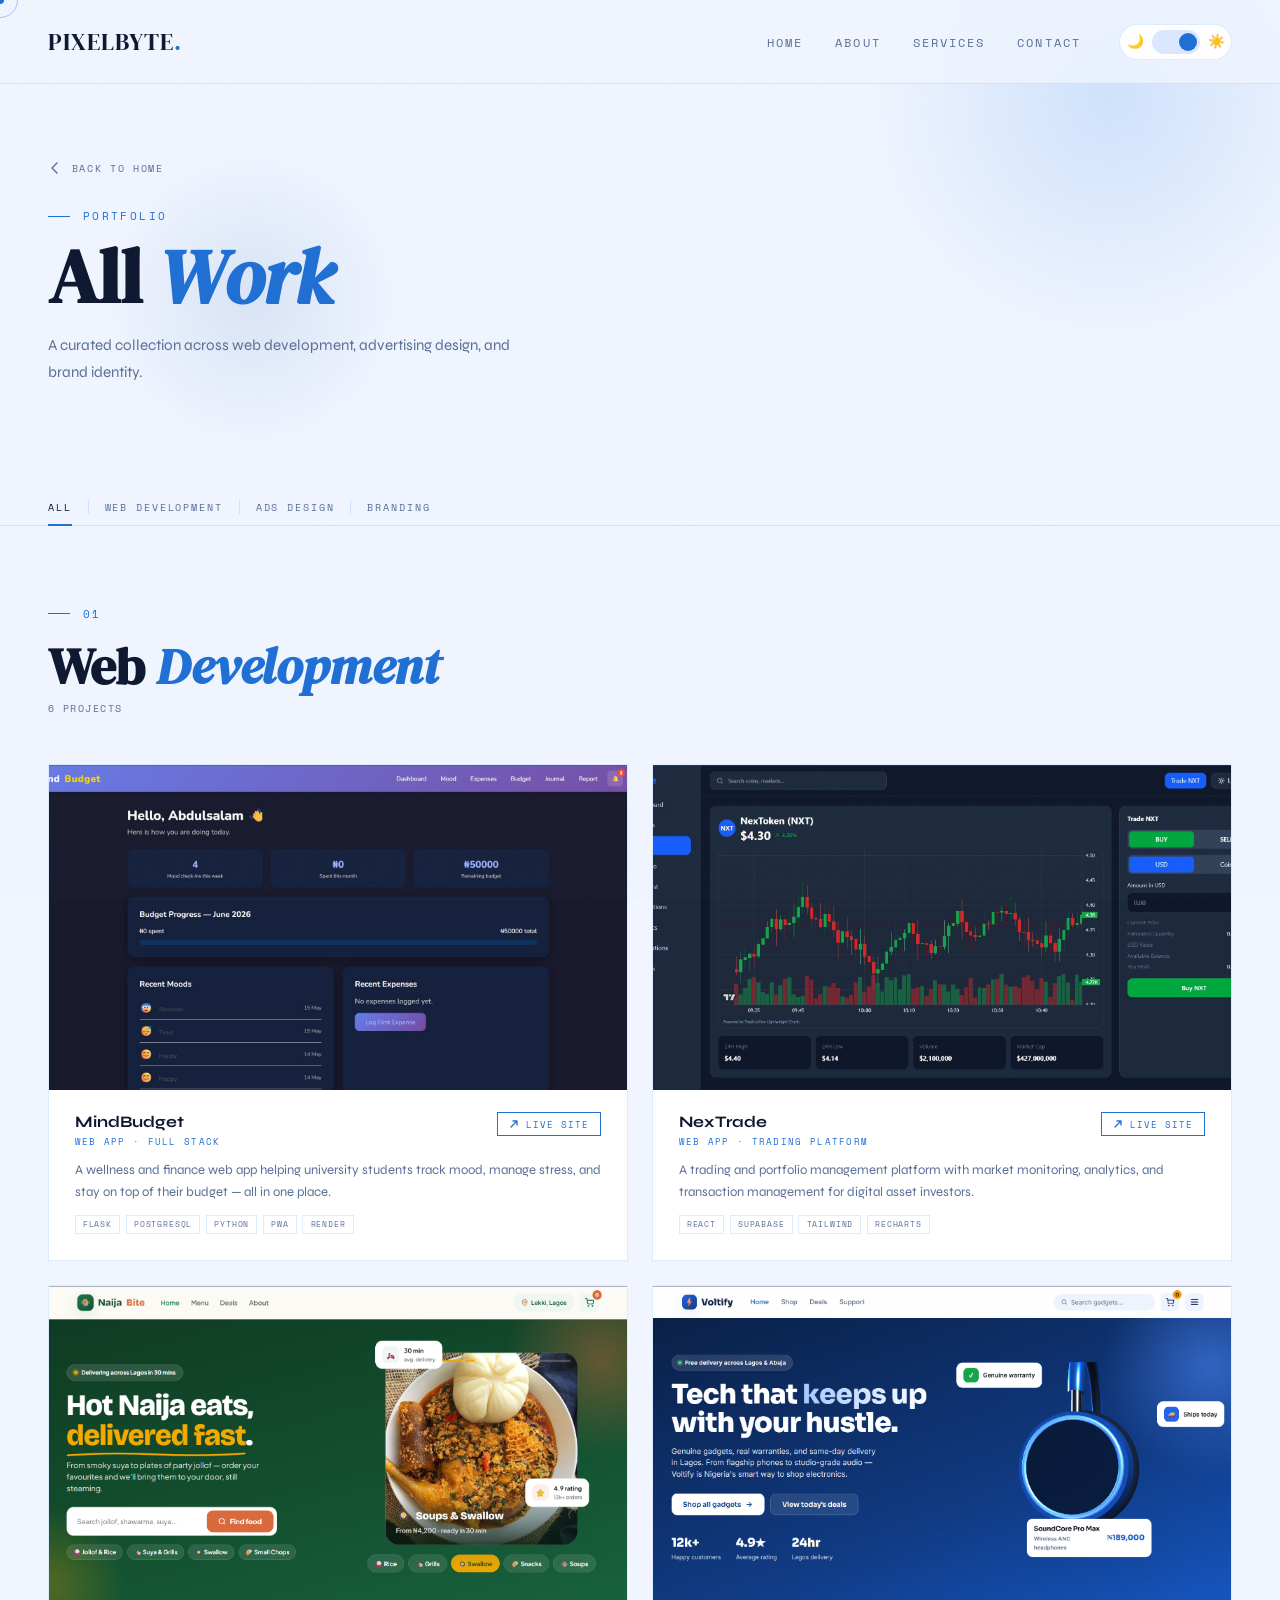
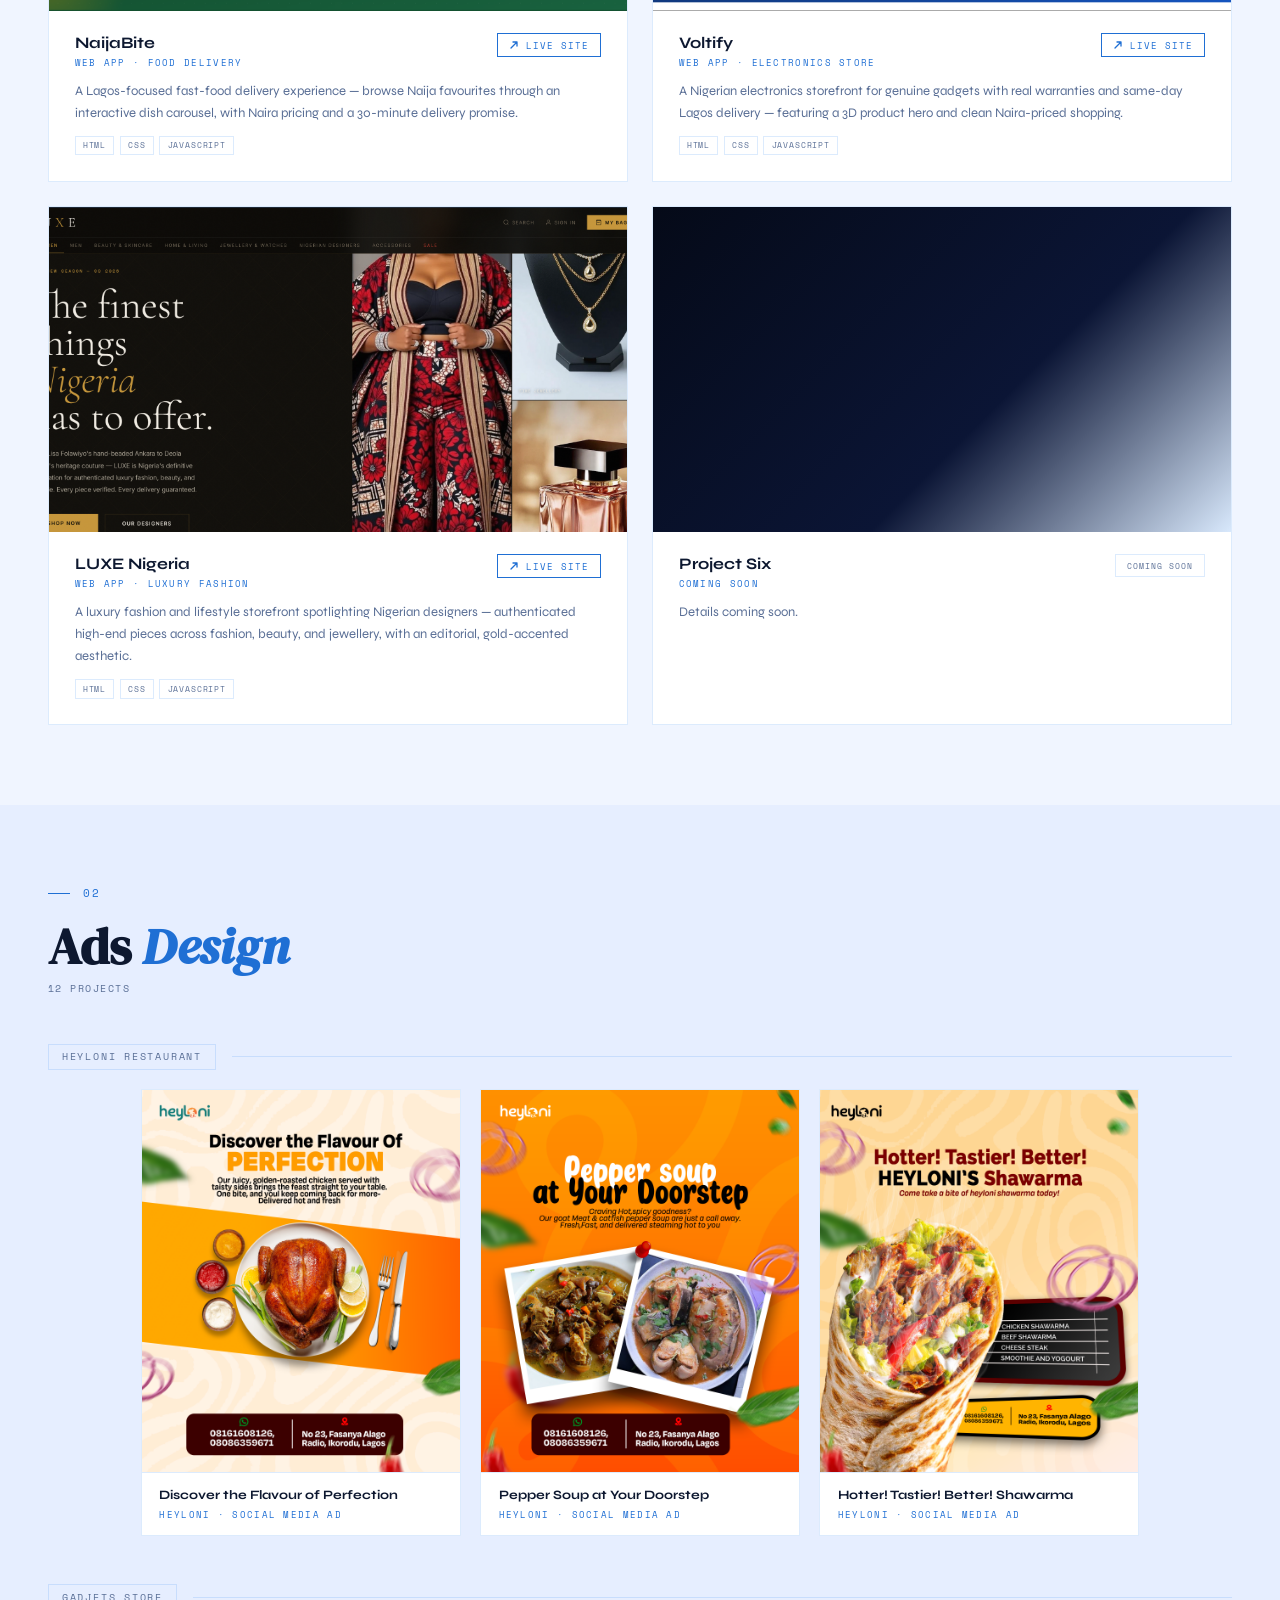
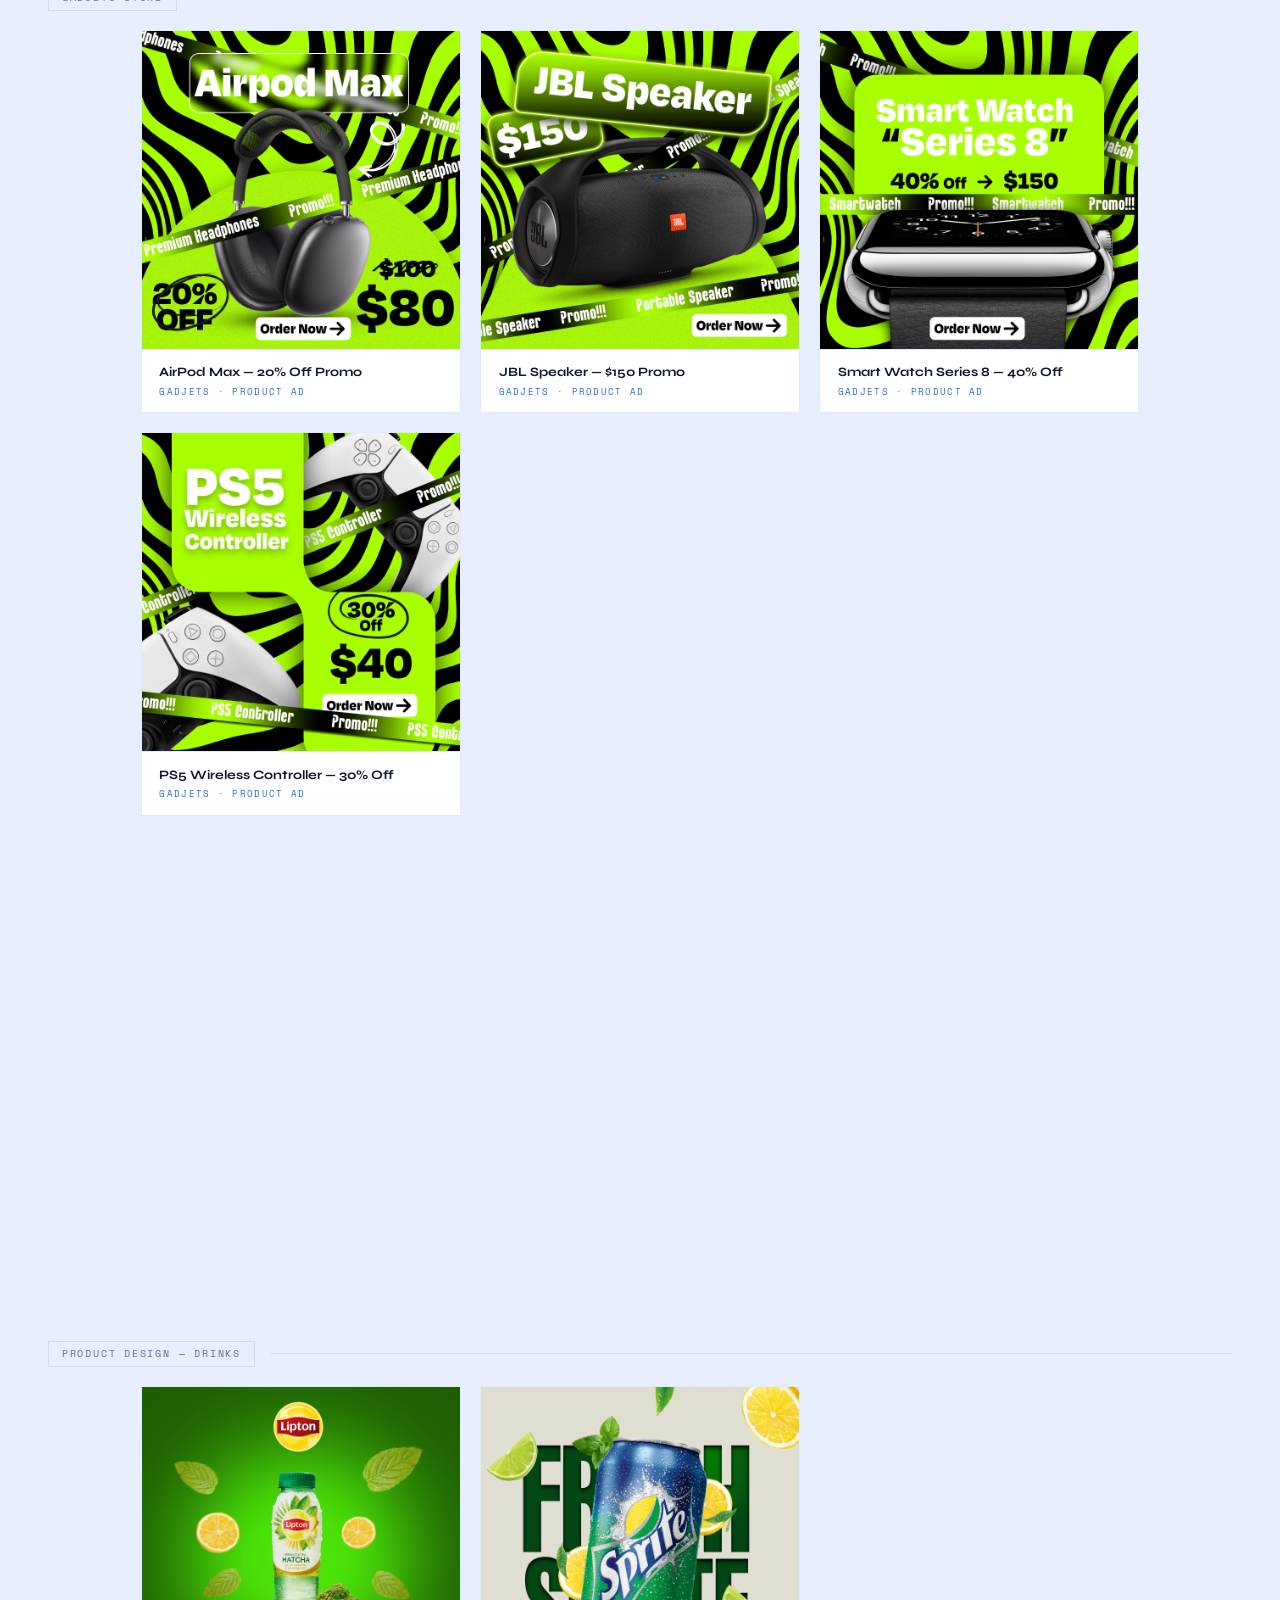
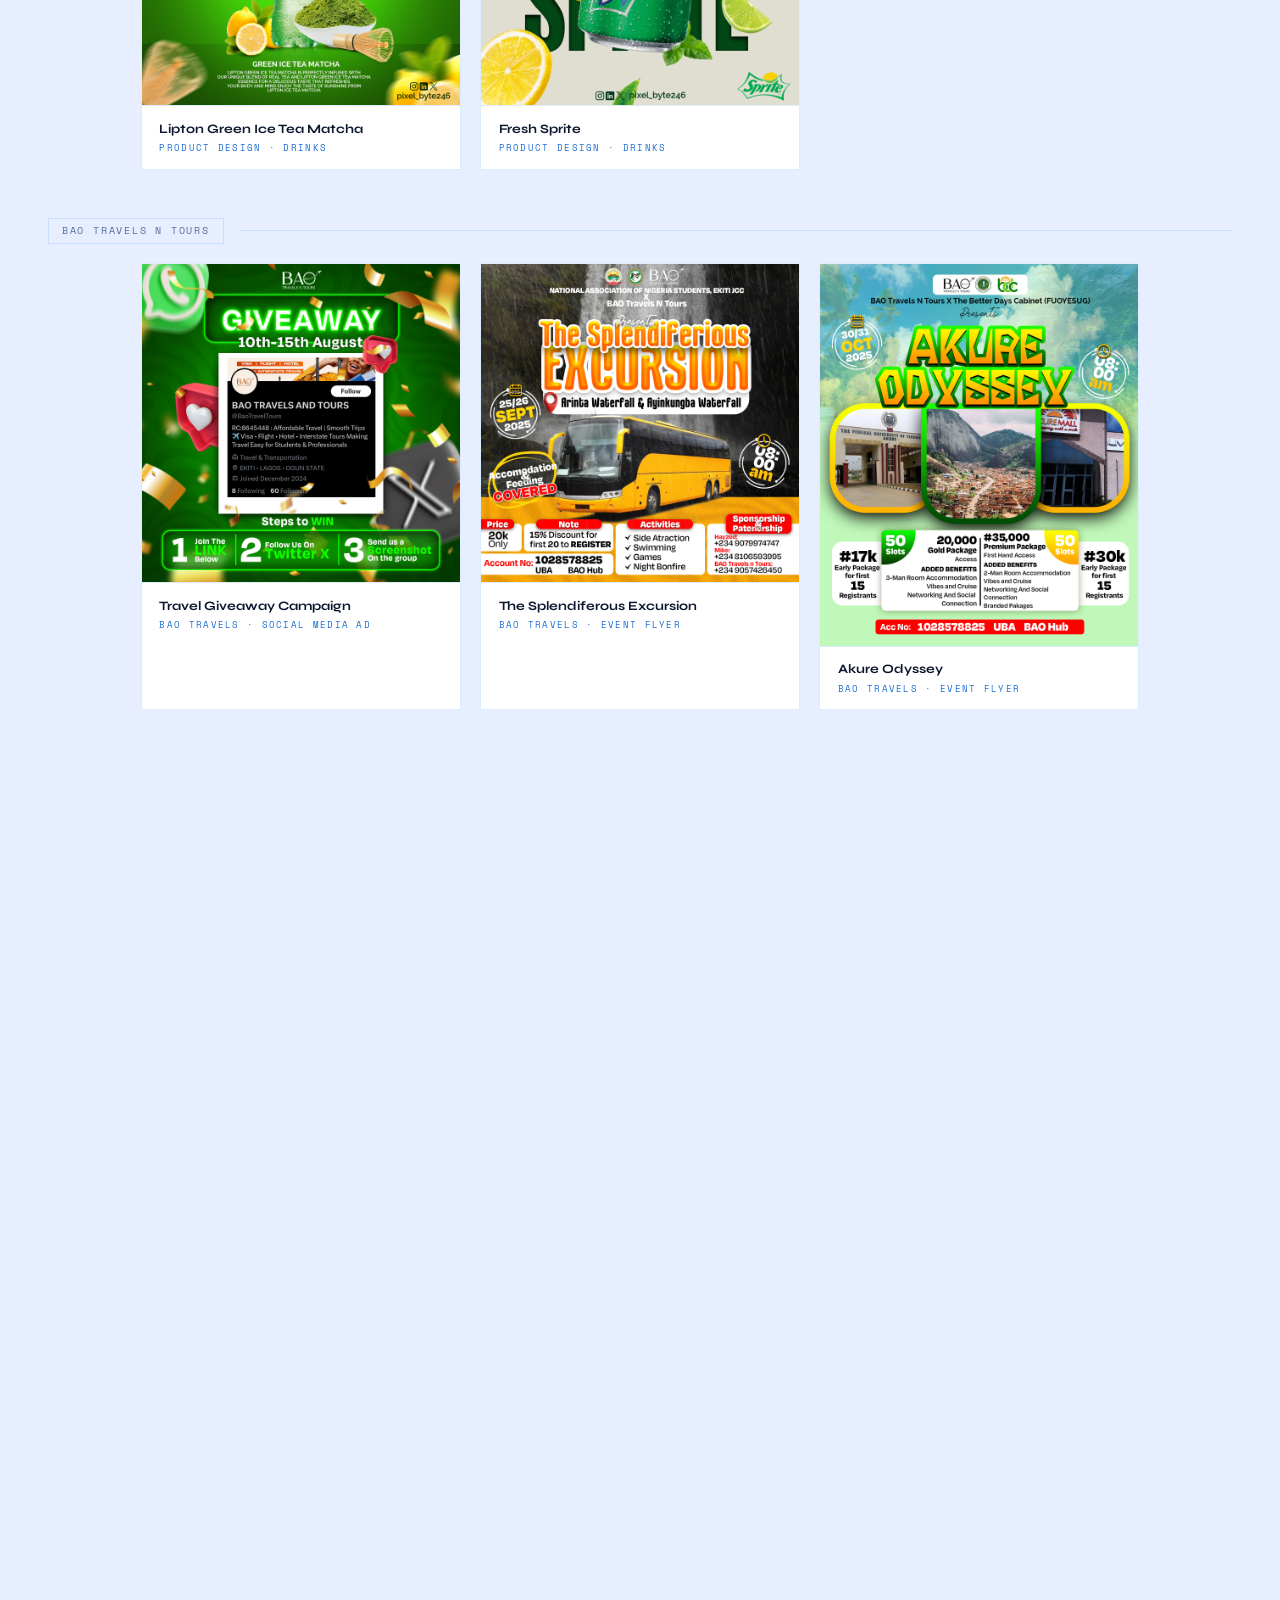
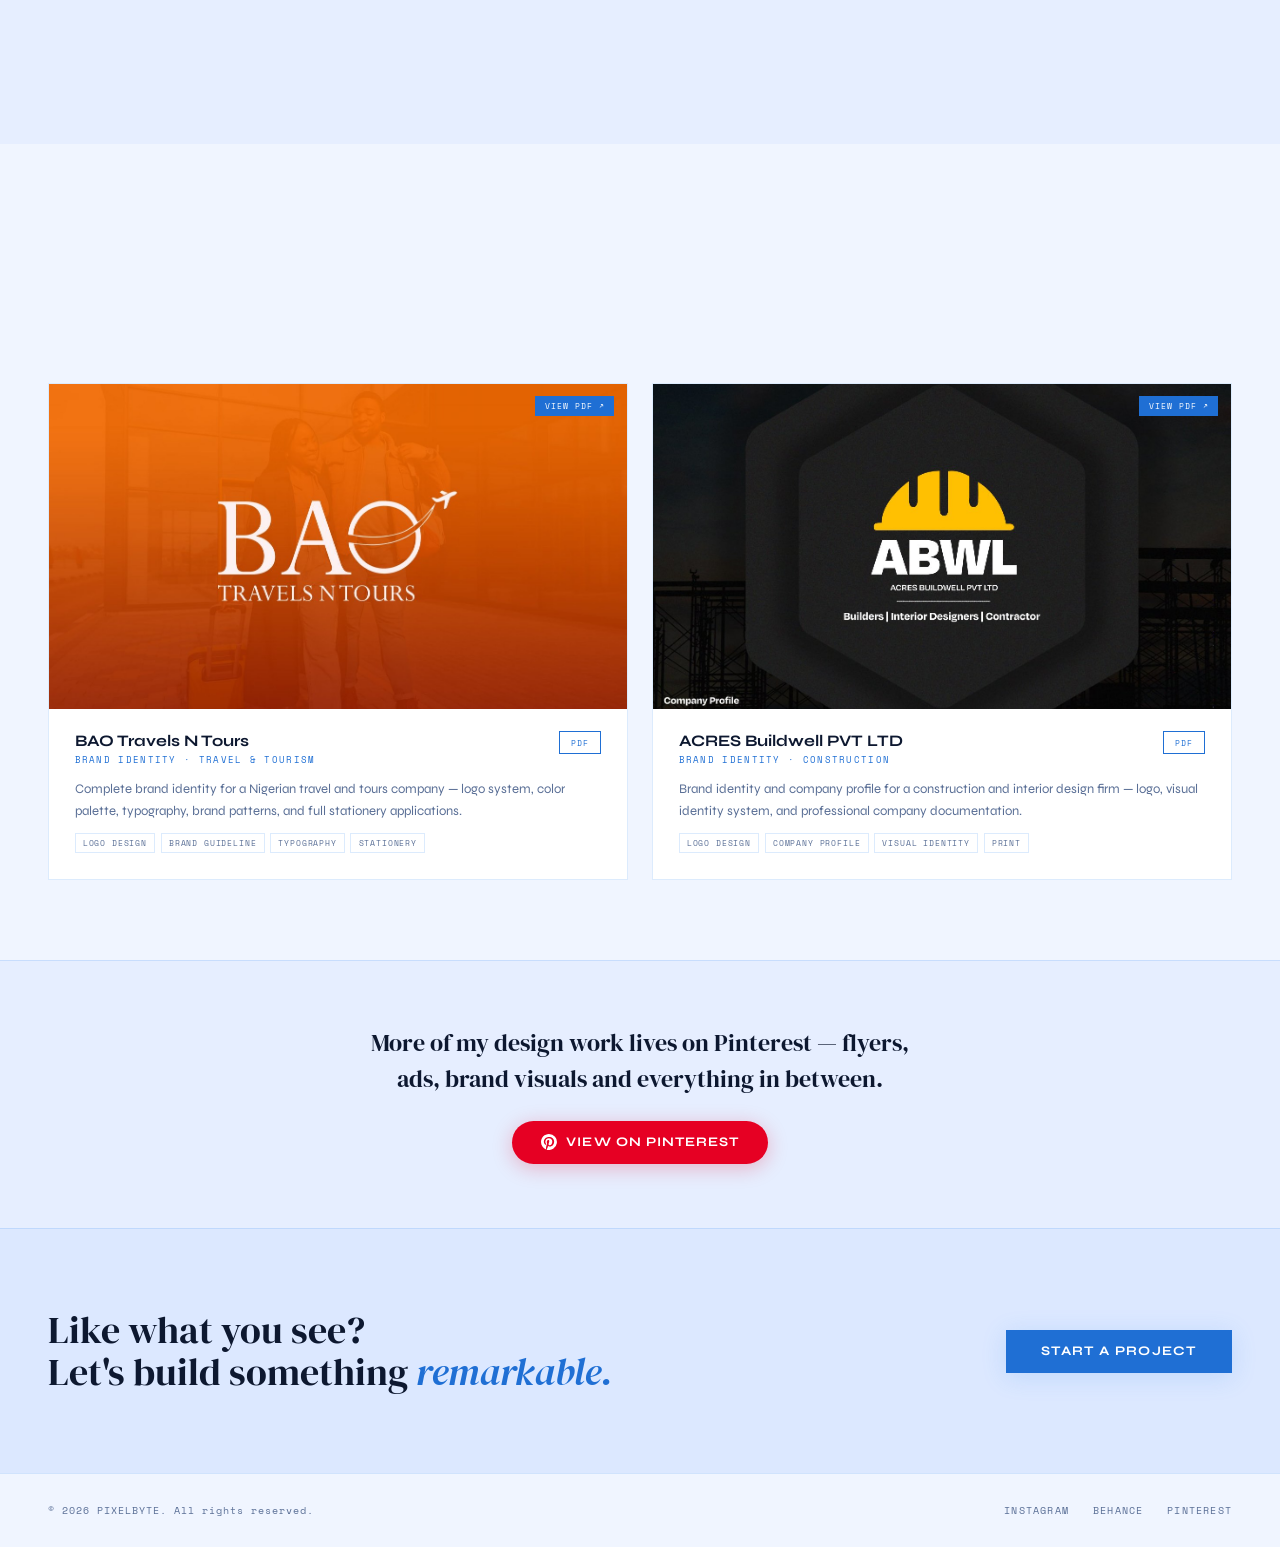
==== commit d9ac91a1: "Add BAO, Weekly, and Monthly design groups to ads section" ====
--- a/work.html
+++ b/work.html
@@ -753,6 +753,72 @@
     </div>
   </div>
 
+  <!-- BAO Travels N Tours -->
+  <div class="ads-client-label reveal" style="margin-top:3rem">
+    <span class="ads-client-tag">BAO Travels N Tours</span>
+  </div>
+ 
+  <div class="ads-grid reveal">
+    <div class="ads-card ratio-5x5" onclick="openLightbox('giveaway.png','Giveaway Campaign — BAO Travels N Tours')">
+      <div class="ads-img-wrap"><img src="giveaway.png" alt="BAO Travels Giveaway Ad"/></div>
+      <div class="ads-card-meta">
+        <div class="work-meta-name">Travel Giveaway Campaign</div>
+        <div class="work-meta-cat">BAO Travels · Social Media Ad</div>
+      </div>
+    </div>
+    <div class="ads-card ratio-5x5" onclick="openLightbox('waterfall.png','The Splendiferous Excursion — BAO Travels N Tours')">
+      <div class="ads-img-wrap"><img src="waterfall.png" alt="BAO Splendiferous Excursion Ad"/></div>
+      <div class="ads-card-meta">
+        <div class="work-meta-name">The Splendiferous Excursion</div>
+        <div class="work-meta-cat">BAO Travels · Event Flyer</div>
+      </div>
+    </div>
+    <div class="ads-card ratio-5x6" onclick="openLightbox('Akure-Odyssey-2Artboard-1.png','Akure Odyssey — BAO Travels N Tours')">
+      <div class="ads-img-wrap"><img src="Akure-Odyssey-2Artboard-1.png" alt="BAO Akure Odyssey Ad"/></div>
+      <div class="ads-card-meta">
+        <div class="work-meta-name">Akure Odyssey</div>
+        <div class="work-meta-cat">BAO Travels · Event Flyer</div>
+      </div>
+    </div>
+  </div>
+
+  <!-- Weekly Design -->
+  <div class="ads-client-label reveal" style="margin-top:3rem">
+    <span class="ads-client-tag">Weekly Design</span>
+  </div>
+ 
+  <div class="ads-grid reveal">
+    <div class="ads-card ratio-5x5" onclick="openLightbox('weekly-adsArtboard-1.png','Saturday — Weekly Design')">
+      <div class="ads-img-wrap"><img src="weekly-adsArtboard-1.png" alt="Saturday Weekly Design"/></div>
+      <div class="ads-card-meta">
+        <div class="work-meta-name">Saturday — Time Won't Wait</div>
+        <div class="work-meta-cat">Weekly Design · Social Media</div>
+      </div>
+    </div>
+    <div class="ads-card ratio-5x5" onclick="openLightbox('weekly-adsArtboard-2.png','Its Weekend — Weekly Design')">
+      <div class="ads-img-wrap"><img src="weekly-adsArtboard-2.png" alt="Weekend Weekly Design"/></div>
+      <div class="ads-card-meta">
+        <div class="work-meta-name">It's Weekend</div>
+        <div class="work-meta-cat">Weekly Design · Social Media</div>
+      </div>
+    </div>
+  </div>
+
+  <!-- Monthly Design -->
+  <div class="ads-client-label reveal" style="margin-top:3rem">
+    <span class="ads-client-tag">Monthly Design</span>
+  </div>
+ 
+  <div class="ads-grid reveal">
+    <div class="ads-card ratio-5x5" onclick="openLightbox('scsn-BirthdayArtboard-2.png','Happy Birthday — Students Chemical Society of Nigeria')">
+      <div class="ads-img-wrap"><img src="scsn-BirthdayArtboard-2.png" alt="SCSN Birthday Design"/></div>
+      <div class="ads-card-meta">
+        <div class="work-meta-name">National President's Birthday</div>
+        <div class="work-meta-cat">SCSN · Celebration Design</div>
+      </div>
+    </div>
+  </div>
+  
 </section>
 
 
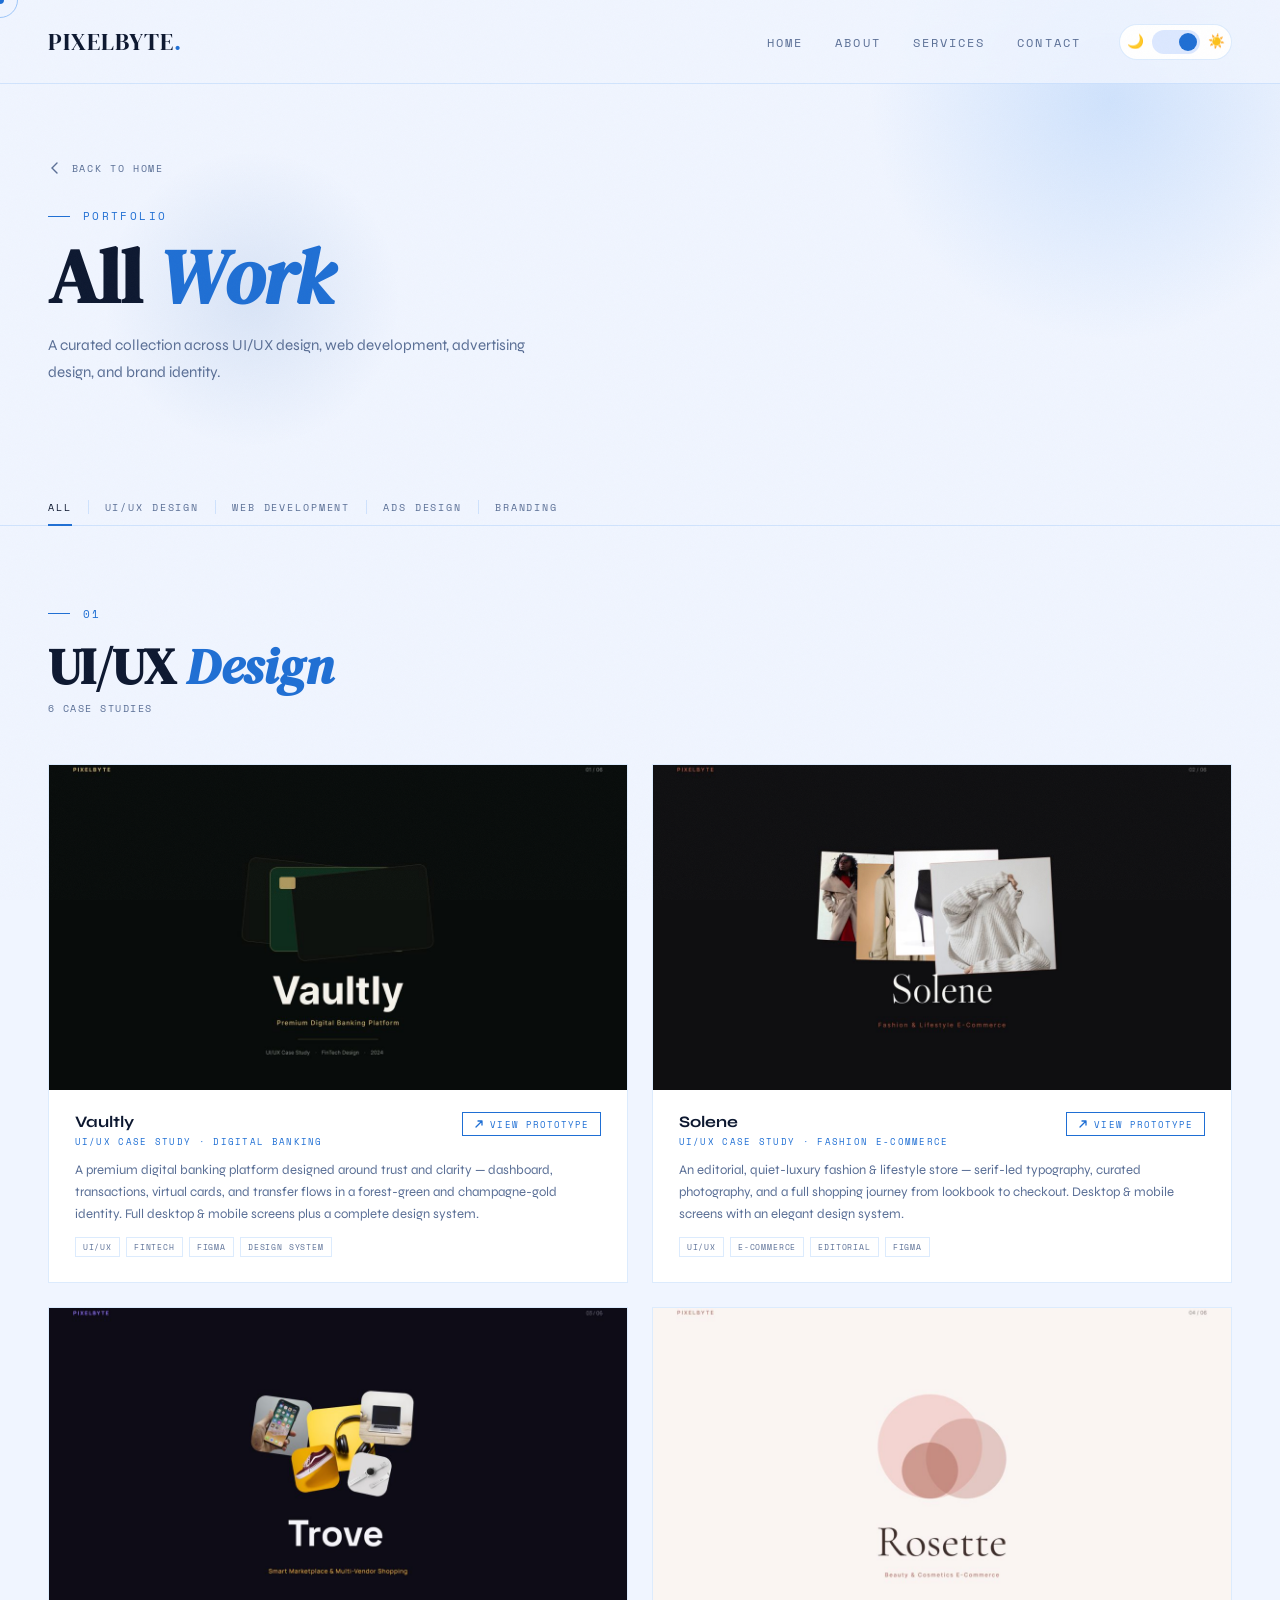
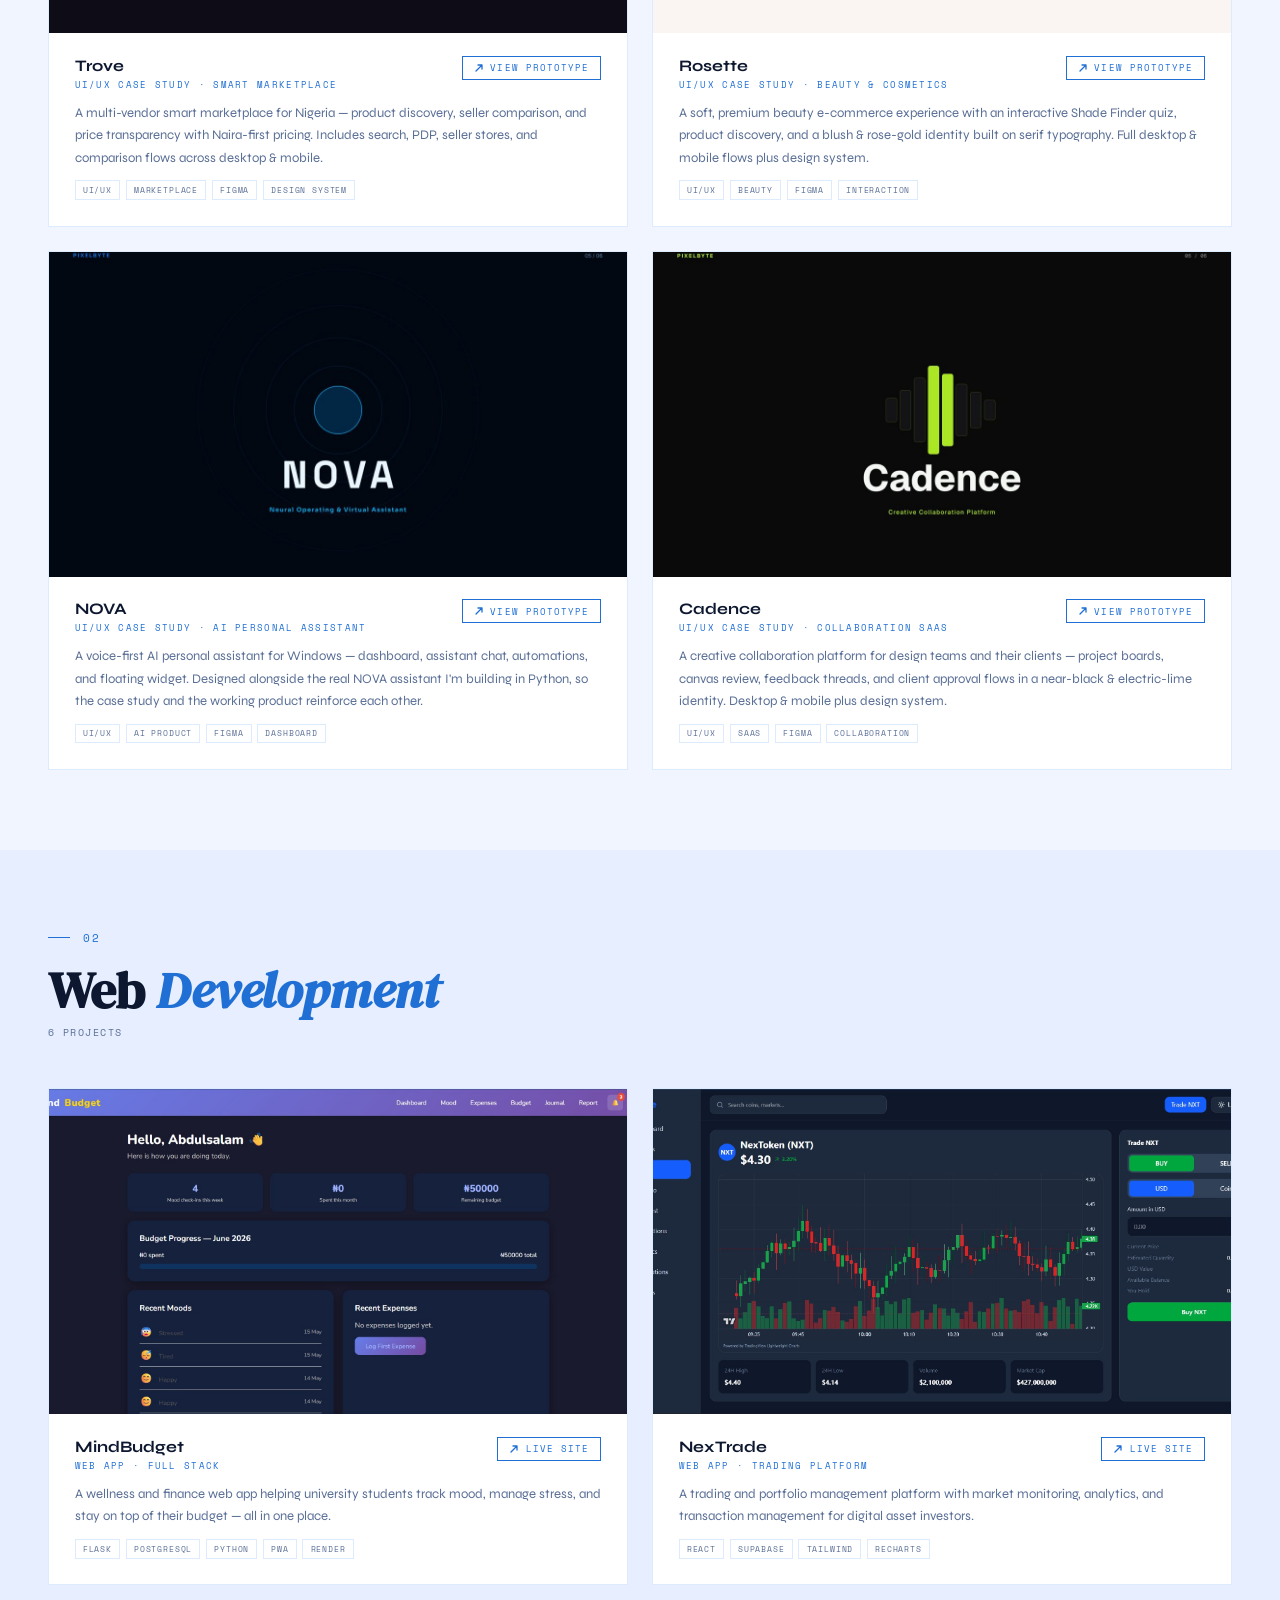
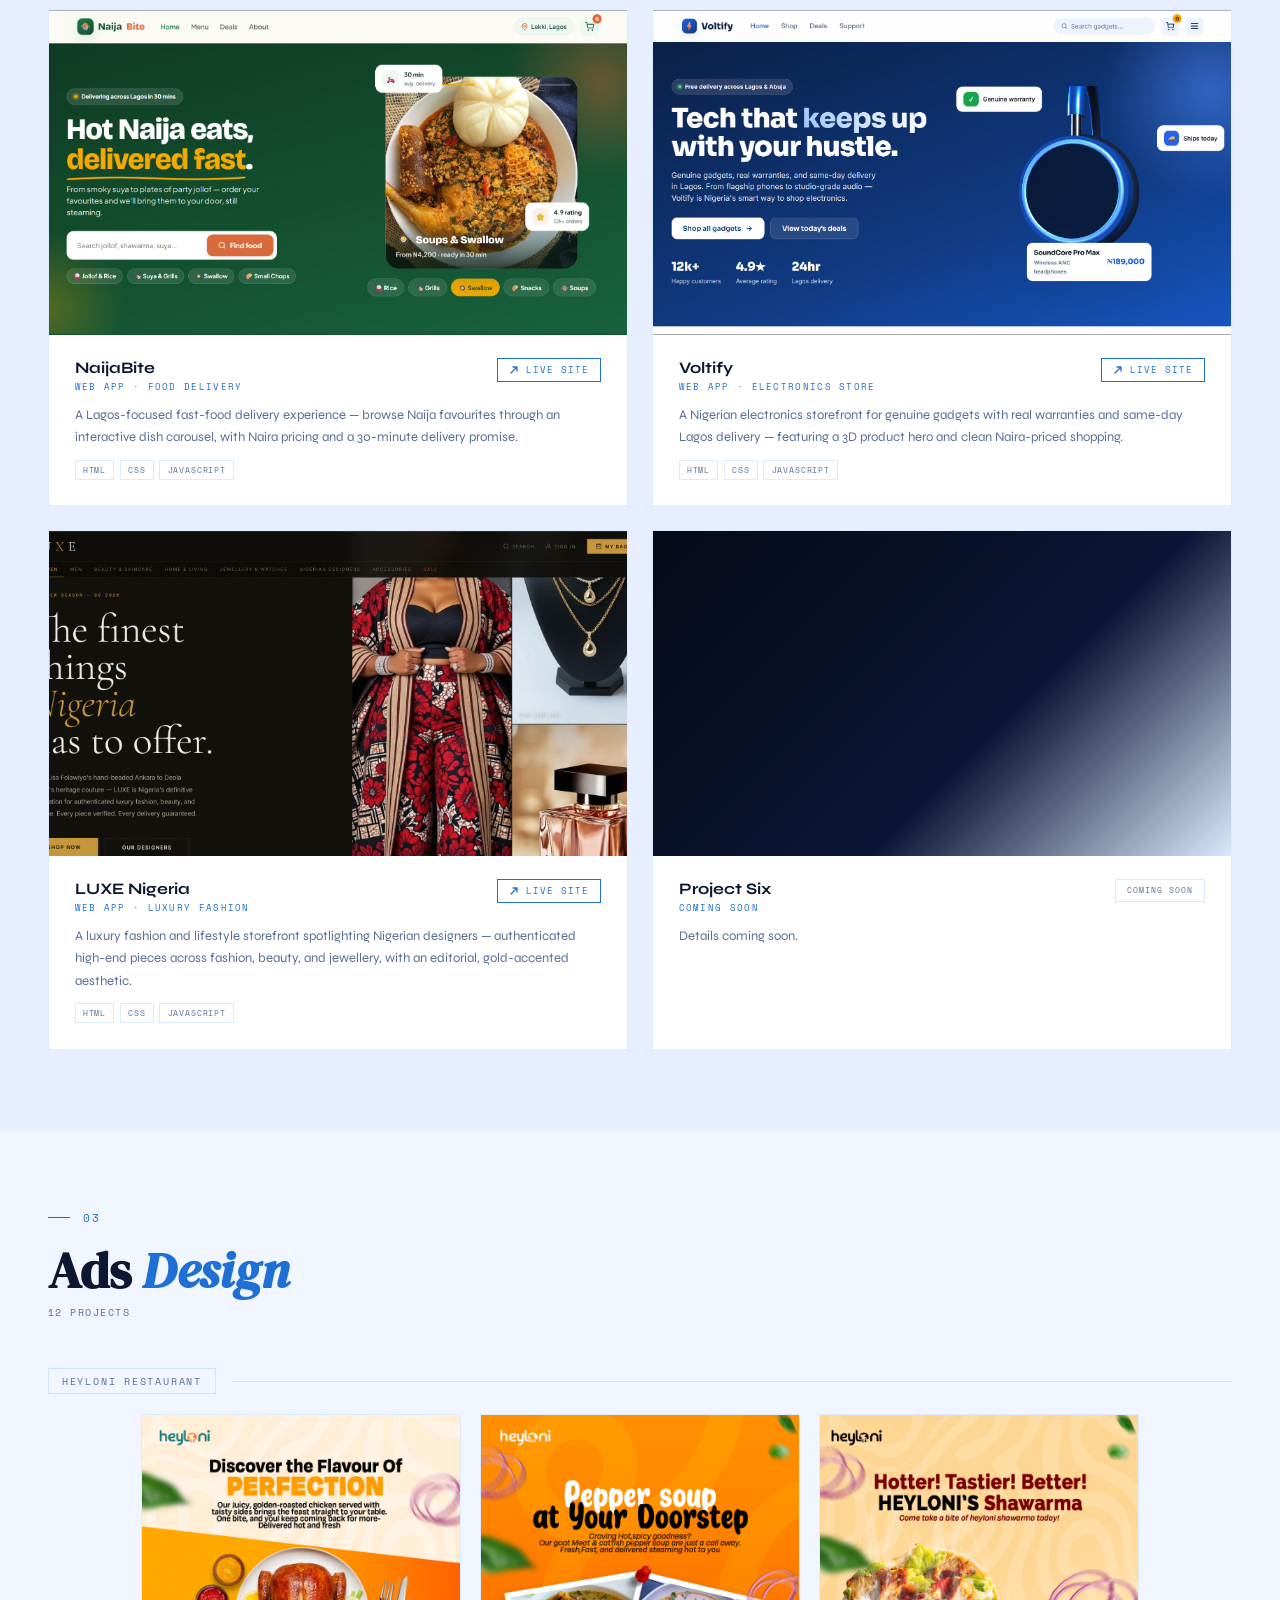
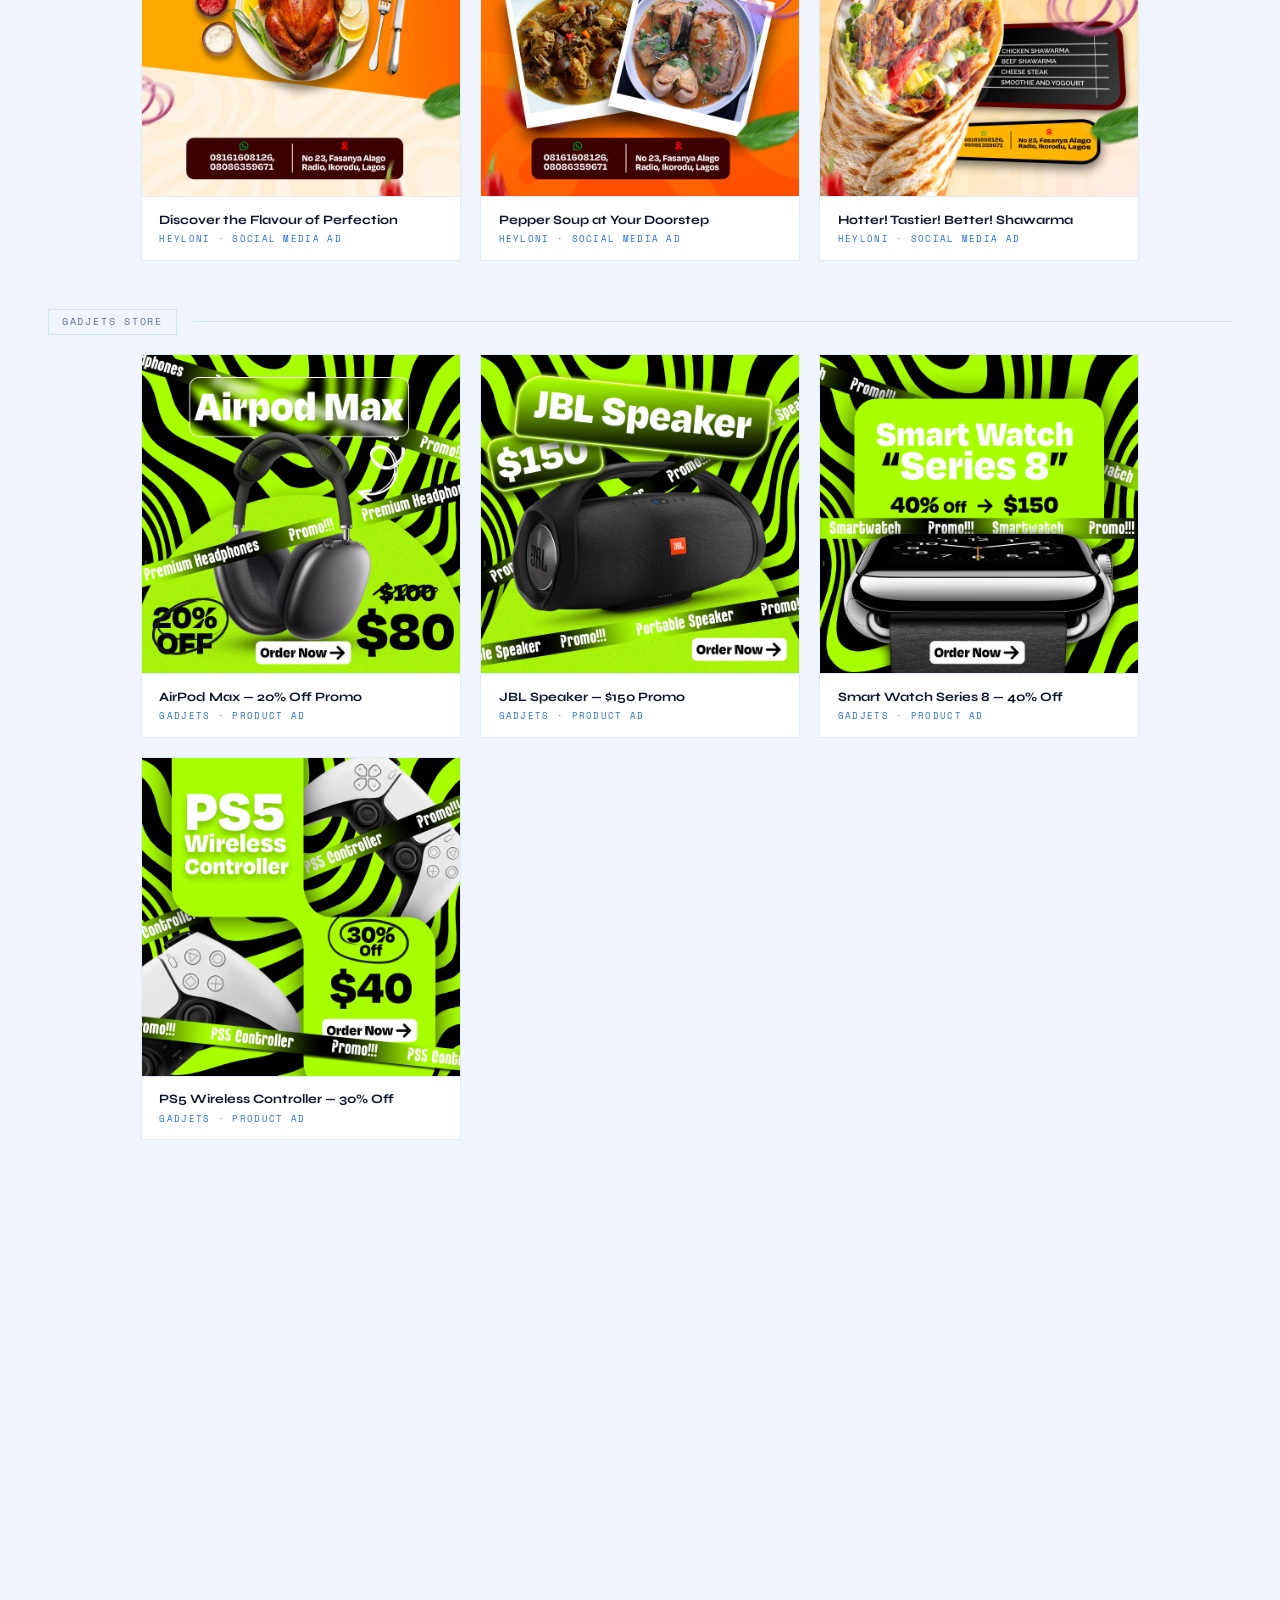
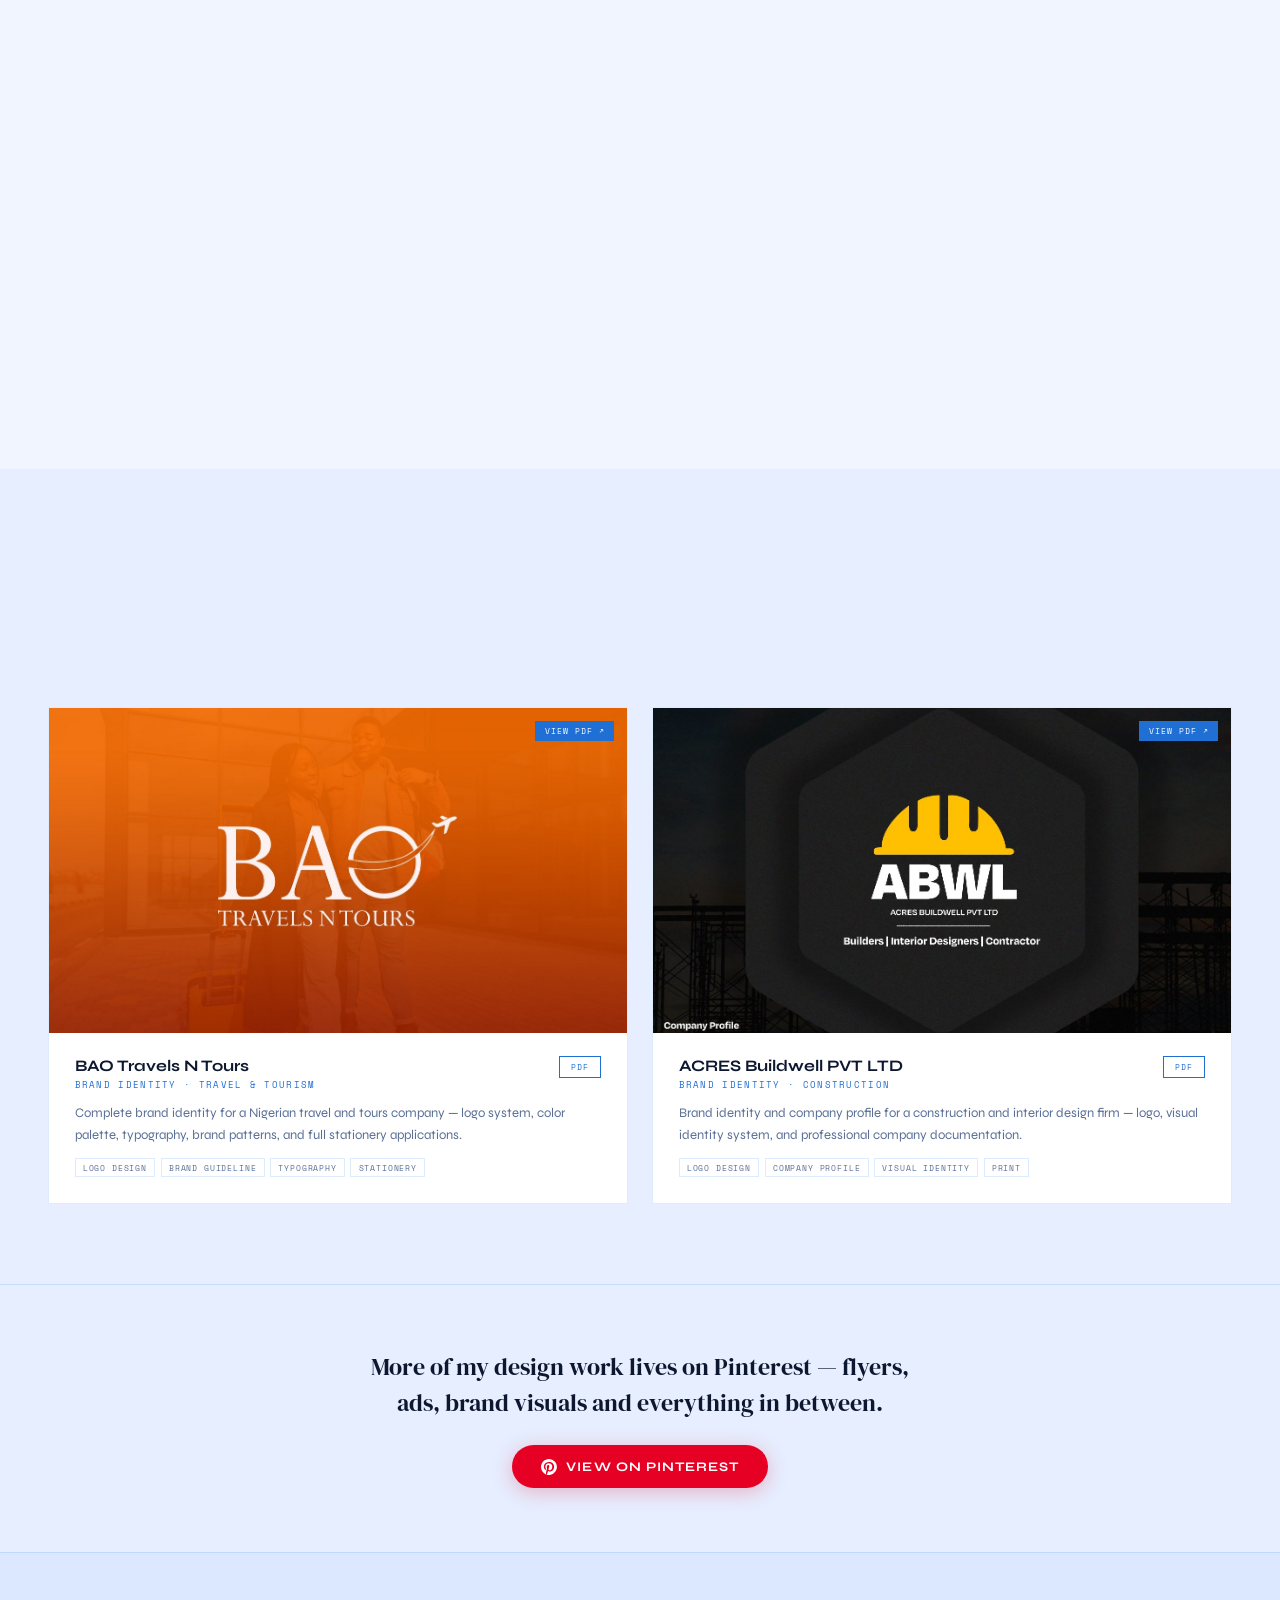
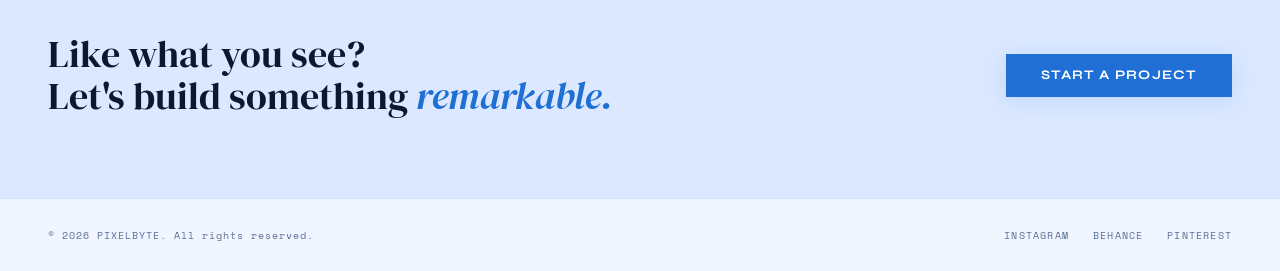
==== commit 325c399a: "Add UI/UX Design case studies section with 6 Figma projects" ====
--- a/work.html
+++ b/work.html
@@ -451,12 +451,14 @@
   </a>
   <div class="page-hero-label">Portfolio</div>
   <h1 class="page-hero-title">All <em>Work</em></h1>
-  <p class="page-hero-sub">A curated collection across web development, advertising design, and brand identity.</p>
+  <p class="page-hero-sub">A curated collection across UI/UX design, web development, advertising design, and brand identity.</p>
 </div>
 
 <!-- FILTER BAR -->
 <div class="filter-bar">
   <button class="filter-btn active" data-filter="all">All</button>
+  <div class="filter-divider"></div>
+  <button class="filter-btn" data-filter="uiux">UI/UX Design</button>
   <div class="filter-divider"></div>
   <button class="filter-btn" data-filter="webdev">Web Development</button>
   <div class="filter-divider"></div>
@@ -466,11 +468,183 @@
 </div>
 
 
+<!-- ══ UI/UX DESIGN ══ -->
+<section class="category-section" id="uiux" data-category="uiux">
+  <div class="category-header reveal">
+    <div>
+      <div class="section-label">01</div>
+      <h2 class="section-title">UI/UX <em>Design</em></h2>
+      <div class="category-count">6 Case Studies</div>
+    </div>
+  </div>
+
+  <div class="webdev-2col reveal">
+
+    <!-- Vaultly -->
+    <div class="webdev-card">
+      <div class="webdev-thumb" style="overflow:hidden;">
+        <img src="figma-vaultly-cover.jpg" alt="Vaultly — Digital Banking UI/UX Case Study" loading="lazy" style="width:100%;height:100%;object-fit:cover;display:block;transition:transform .5s cubic-bezier(.23,1,.32,1);"/>
+      </div>
+      <div class="webdev-meta">
+        <div class="webdev-meta-top">
+          <div>
+            <div class="webdev-name">Vaultly</div>
+            <div class="webdev-cat">UI/UX Case Study · Digital Banking</div>
+          </div>
+          <a href="https://www.figma.com/proto/ba7yKNphclavfgGUQb0syo/?page-id=1-2&node-id=2-2&scaling=scale-down-width&hide-ui=1" data-proto-desktop="https://www.figma.com/proto/ba7yKNphclavfgGUQb0syo/?page-id=1-2&node-id=2-2&scaling=scale-down-width&hide-ui=1" data-proto-mobile="https://www.figma.com/proto/ba7yKNphclavfgGUQb0syo/?page-id=1-3&node-id=6-2&scaling=scale-down&hide-ui=1" target="_blank" rel="noopener" class="work-live-btn figma-proto-link">
+            <svg width="10" height="10" viewBox="0 0 10 10" fill="none"><path d="M2 8L8 2M8 2H4M8 2v4" stroke="currentColor" stroke-width="1.3" stroke-linecap="round"/></svg>
+            View Prototype
+          </a>
+        </div>
+        <div class="webdev-desc">A premium digital banking platform designed around trust and clarity — dashboard, transactions, virtual cards, and transfer flows in a forest-green and champagne-gold identity. Full desktop &amp; mobile screens plus a complete design system.</div>
+        <div class="work-meta-tags">
+          <span class="work-tag">UI/UX</span>
+          <span class="work-tag">Fintech</span>
+          <span class="work-tag">Figma</span>
+          <span class="work-tag">Design System</span>
+        </div>
+      </div>
+    </div>
+
+    <!-- Solene -->
+    <div class="webdev-card">
+      <div class="webdev-thumb" style="overflow:hidden;">
+        <img src="figma-solene-cover.jpg" alt="Solene — Fashion E-Commerce UI/UX Case Study" loading="lazy" style="width:100%;height:100%;object-fit:cover;display:block;transition:transform .5s cubic-bezier(.23,1,.32,1);"/>
+      </div>
+      <div class="webdev-meta">
+        <div class="webdev-meta-top">
+          <div>
+            <div class="webdev-name">Solene</div>
+            <div class="webdev-cat">UI/UX Case Study · Fashion E-Commerce</div>
+          </div>
+          <a href="https://www.figma.com/proto/EEvSq6Qe3Gh6tK7shZODbE/?page-id=1-2&node-id=2-2&scaling=scale-down-width&hide-ui=1" data-proto-desktop="https://www.figma.com/proto/EEvSq6Qe3Gh6tK7shZODbE/?page-id=1-2&node-id=2-2&scaling=scale-down-width&hide-ui=1" data-proto-mobile="https://www.figma.com/proto/EEvSq6Qe3Gh6tK7shZODbE/?page-id=1-3&node-id=5-256&scaling=scale-down&hide-ui=1" target="_blank" rel="noopener" class="work-live-btn figma-proto-link">
+            <svg width="10" height="10" viewBox="0 0 10 10" fill="none"><path d="M2 8L8 2M8 2H4M8 2v4" stroke="currentColor" stroke-width="1.3" stroke-linecap="round"/></svg>
+            View Prototype
+          </a>
+        </div>
+        <div class="webdev-desc">An editorial, quiet-luxury fashion &amp; lifestyle store — serif-led typography, curated photography, and a full shopping journey from lookbook to checkout. Desktop &amp; mobile screens with an elegant design system.</div>
+        <div class="work-meta-tags">
+          <span class="work-tag">UI/UX</span>
+          <span class="work-tag">E-Commerce</span>
+          <span class="work-tag">Editorial</span>
+          <span class="work-tag">Figma</span>
+        </div>
+      </div>
+    </div>
+
+    <!-- Trove -->
+    <div class="webdev-card">
+      <div class="webdev-thumb" style="overflow:hidden;">
+        <img src="figma-trove-cover.jpg" alt="Trove — Smart Marketplace UI/UX Case Study" loading="lazy" style="width:100%;height:100%;object-fit:cover;display:block;transition:transform .5s cubic-bezier(.23,1,.32,1);"/>
+      </div>
+      <div class="webdev-meta">
+        <div class="webdev-meta-top">
+          <div>
+            <div class="webdev-name">Trove</div>
+            <div class="webdev-cat">UI/UX Case Study · Smart Marketplace</div>
+          </div>
+          <a href="https://www.figma.com/proto/XTD26CufgjWysyQdyHcQ55/?page-id=1-2&node-id=2-2&scaling=scale-down-width&hide-ui=1" data-proto-desktop="https://www.figma.com/proto/XTD26CufgjWysyQdyHcQ55/?page-id=1-2&node-id=2-2&scaling=scale-down-width&hide-ui=1" data-proto-mobile="https://www.figma.com/proto/XTD26CufgjWysyQdyHcQ55/?page-id=1-3&node-id=2-497&scaling=scale-down&hide-ui=1" target="_blank" rel="noopener" class="work-live-btn figma-proto-link">
+            <svg width="10" height="10" viewBox="0 0 10 10" fill="none"><path d="M2 8L8 2M8 2H4M8 2v4" stroke="currentColor" stroke-width="1.3" stroke-linecap="round"/></svg>
+            View Prototype
+          </a>
+        </div>
+        <div class="webdev-desc">A multi-vendor smart marketplace for Nigeria — product discovery, seller comparison, and price transparency with Naira-first pricing. Includes search, PDP, seller stores, and comparison flows across desktop &amp; mobile.</div>
+        <div class="work-meta-tags">
+          <span class="work-tag">UI/UX</span>
+          <span class="work-tag">Marketplace</span>
+          <span class="work-tag">Figma</span>
+          <span class="work-tag">Design System</span>
+        </div>
+      </div>
+    </div>
+
+    <!-- Rosette -->
+    <div class="webdev-card">
+      <div class="webdev-thumb" style="overflow:hidden;">
+        <img src="figma-rosette-cover.jpg" alt="Rosette — Beauty E-Commerce UI/UX Case Study" loading="lazy" style="width:100%;height:100%;object-fit:cover;display:block;transition:transform .5s cubic-bezier(.23,1,.32,1);"/>
+      </div>
+      <div class="webdev-meta">
+        <div class="webdev-meta-top">
+          <div>
+            <div class="webdev-name">Rosette</div>
+            <div class="webdev-cat">UI/UX Case Study · Beauty &amp; Cosmetics</div>
+          </div>
+          <a href="https://www.figma.com/proto/5yRygCjYKWN7aV7My9tCQP/?page-id=1-2&node-id=2-2&scaling=scale-down-width&hide-ui=1" data-proto-desktop="https://www.figma.com/proto/5yRygCjYKWN7aV7My9tCQP/?page-id=1-2&node-id=2-2&scaling=scale-down-width&hide-ui=1" data-proto-mobile="https://www.figma.com/proto/5yRygCjYKWN7aV7My9tCQP/?page-id=1-3&node-id=3-292&scaling=scale-down&hide-ui=1" target="_blank" rel="noopener" class="work-live-btn figma-proto-link">
+            <svg width="10" height="10" viewBox="0 0 10 10" fill="none"><path d="M2 8L8 2M8 2H4M8 2v4" stroke="currentColor" stroke-width="1.3" stroke-linecap="round"/></svg>
+            View Prototype
+          </a>
+        </div>
+        <div class="webdev-desc">A soft, premium beauty e-commerce experience with an interactive Shade Finder quiz, product discovery, and a blush &amp; rose-gold identity built on serif typography. Full desktop &amp; mobile flows plus design system.</div>
+        <div class="work-meta-tags">
+          <span class="work-tag">UI/UX</span>
+          <span class="work-tag">Beauty</span>
+          <span class="work-tag">Figma</span>
+          <span class="work-tag">Interaction</span>
+        </div>
+      </div>
+    </div>
+
+    <!-- NOVA -->
+    <div class="webdev-card">
+      <div class="webdev-thumb" style="overflow:hidden;">
+        <img src="figma-nova-cover.jpg" alt="NOVA — AI Personal Assistant UI/UX Case Study" loading="lazy" style="width:100%;height:100%;object-fit:cover;display:block;transition:transform .5s cubic-bezier(.23,1,.32,1);"/>
+      </div>
+      <div class="webdev-meta">
+        <div class="webdev-meta-top">
+          <div>
+            <div class="webdev-name">NOVA</div>
+            <div class="webdev-cat">UI/UX Case Study · AI Personal Assistant</div>
+          </div>
+          <a href="https://www.figma.com/proto/tuIVXpssd2NkhxNEFdm5ft/?page-id=1-5&node-id=2-2&scaling=scale-down-width&hide-ui=1" data-proto-desktop="https://www.figma.com/proto/tuIVXpssd2NkhxNEFdm5ft/?page-id=1-5&node-id=2-2&scaling=scale-down-width&hide-ui=1" data-proto-mobile="https://www.figma.com/proto/tuIVXpssd2NkhxNEFdm5ft/?page-id=1-6&node-id=4-30&scaling=scale-down&hide-ui=1" target="_blank" rel="noopener" class="work-live-btn figma-proto-link">
+            <svg width="10" height="10" viewBox="0 0 10 10" fill="none"><path d="M2 8L8 2M8 2H4M8 2v4" stroke="currentColor" stroke-width="1.3" stroke-linecap="round"/></svg>
+            View Prototype
+          </a>
+        </div>
+        <div class="webdev-desc">A voice-first AI personal assistant for Windows — dashboard, assistant chat, automations, and floating widget. Designed alongside the real NOVA assistant I'm building in Python, so the case study and the working product reinforce each other.</div>
+        <div class="work-meta-tags">
+          <span class="work-tag">UI/UX</span>
+          <span class="work-tag">AI Product</span>
+          <span class="work-tag">Figma</span>
+          <span class="work-tag">Dashboard</span>
+        </div>
+      </div>
+    </div>
+
+    <!-- Cadence -->
+    <div class="webdev-card">
+      <div class="webdev-thumb" style="overflow:hidden;">
+        <img src="figma-cadence-cover.jpg" alt="Cadence — Team Collaboration UI/UX Case Study" loading="lazy" style="width:100%;height:100%;object-fit:cover;display:block;transition:transform .5s cubic-bezier(.23,1,.32,1);"/>
+      </div>
+      <div class="webdev-meta">
+        <div class="webdev-meta-top">
+          <div>
+            <div class="webdev-name">Cadence</div>
+            <div class="webdev-cat">UI/UX Case Study · Collaboration SaaS</div>
+          </div>
+          <a href="https://www.figma.com/proto/uRLrLn23kErFtrZpUbNVCC/?page-id=1-2&node-id=1-18&scaling=scale-down-width&hide-ui=1" data-proto-desktop="https://www.figma.com/proto/uRLrLn23kErFtrZpUbNVCC/?page-id=1-2&node-id=1-18&scaling=scale-down-width&hide-ui=1" data-proto-mobile="https://www.figma.com/proto/uRLrLn23kErFtrZpUbNVCC/?page-id=1-3&node-id=2-112&scaling=scale-down&hide-ui=1" target="_blank" rel="noopener" class="work-live-btn figma-proto-link">
+            <svg width="10" height="10" viewBox="0 0 10 10" fill="none"><path d="M2 8L8 2M8 2H4M8 2v4" stroke="currentColor" stroke-width="1.3" stroke-linecap="round"/></svg>
+            View Prototype
+          </a>
+        </div>
+        <div class="webdev-desc">A creative collaboration platform for design teams and their clients — project boards, canvas review, feedback threads, and client approval flows in a near-black &amp; electric-lime identity. Desktop &amp; mobile plus design system.</div>
+        <div class="work-meta-tags">
+          <span class="work-tag">UI/UX</span>
+          <span class="work-tag">SaaS</span>
+          <span class="work-tag">Figma</span>
+          <span class="work-tag">Collaboration</span>
+        </div>
+      </div>
+    </div>
+
+  </div>
+</section>
+
+
 <!-- ══ WEB DEVELOPMENT ══ -->
 <section class="category-section" id="webdev" data-category="webdev">
   <div class="category-header reveal">
     <div>
-      <div class="section-label">01</div>
+      <div class="section-label">02</div>
       <h2 class="section-title">Web <em>Development</em></h2>
       <div class="category-count">6 Projects</div>
     </div>
@@ -631,7 +805,7 @@
 <section class="category-section" id="ads" data-category="ads">
   <div class="category-header reveal">
     <div>
-      <div class="section-label">02</div>
+      <div class="section-label">03</div>
       <h2 class="section-title">Ads <em>Design</em></h2>
       <div class="category-count">12 Projects</div>
     </div>
@@ -827,7 +1001,7 @@
 <section class="category-section" id="branding" data-category="branding">
   <div class="category-header reveal">
     <div>
-      <div class="section-label">03</div>
+      <div class="section-label">04</div>
       <h2 class="section-title">Brand <em>Identity</em></h2>
       <div class="category-count">2 Projects</div>
     </div>
@@ -921,6 +1095,27 @@
 </div>
 
 <script src="script.js"></script>
+
+<script>
+/* Figma prototypes: desktop proto on PC, mobile proto on phones/tablets */
+(function () {
+  function isMobileViewer() {
+    return window.matchMedia('(max-width: 820px)').matches
+        || /Android|iPhone|iPad|iPod/i.test(navigator.userAgent);
+  }
+  function applyProtoLinks() {
+    var mobile = isMobileViewer();
+    document.querySelectorAll('.figma-proto-link').forEach(function (a) {
+      a.href = mobile ? a.dataset.protoMobile : a.dataset.protoDesktop;
+    });
+  }
+  applyProtoLinks();
+  var t; window.addEventListener('resize', function () {
+    clearTimeout(t); t = setTimeout(applyProtoLinks, 200);
+  });
+})();
+</script>
+
 <script>
   const filterBtns = document.querySelectorAll('.filter-btn');
   const categorySections = document.querySelectorAll('.category-section');
--- a/style.css
+++ b/style.css
@@ -230,7 +230,7 @@
 #hero {
   min-height:100vh;
   display:grid; grid-template-columns:1fr 1fr;
-  align-items:center;
+  align-items:start;
   padding:8rem 3rem 4rem;
   position:relative; overflow:hidden;
 }
@@ -278,8 +278,17 @@
   opacity:0; animation:fadeUp .9s .72s forwards;
 }
 .hero-cta {
-  margin-top:2.6rem; display:flex; gap:1.2rem; flex-wrap:wrap;
+  margin-top:2.6rem;
+  display:flex;
+  flex-direction: column;
+  align-items: flex-start;
+  gap:.9rem;
   opacity:0; animation:fadeUp .9s .92s forwards;
+}
+.hero-cta-row {
+  display:flex;
+  gap:1.2rem;
+  flex-wrap:wrap;
 }
 
 .btn-primary {
@@ -494,7 +503,7 @@
 /* ── SERVICES ── */
 #services { background:var(--bg); transition: var(--transition-theme); }
 .services-grid {
-  display:grid; grid-template-columns:repeat(3,1fr);
+  display:grid; grid-template-columns:repeat(2,1fr);
   gap:1.5px; margin-top:3.5rem;
   background:var(--border);
 }
@@ -743,4 +752,13 @@
  
 @media (max-width: 900px) {
   .more-work { padding: 3rem 1.5rem; }
+}
+@media (max-width: 560px) {
+  .hero-cta {
+    flex-direction: column;
+    align-items: stretch;
+  }
+  .hero-cta a {
+    text-align: center;
+  }
 }
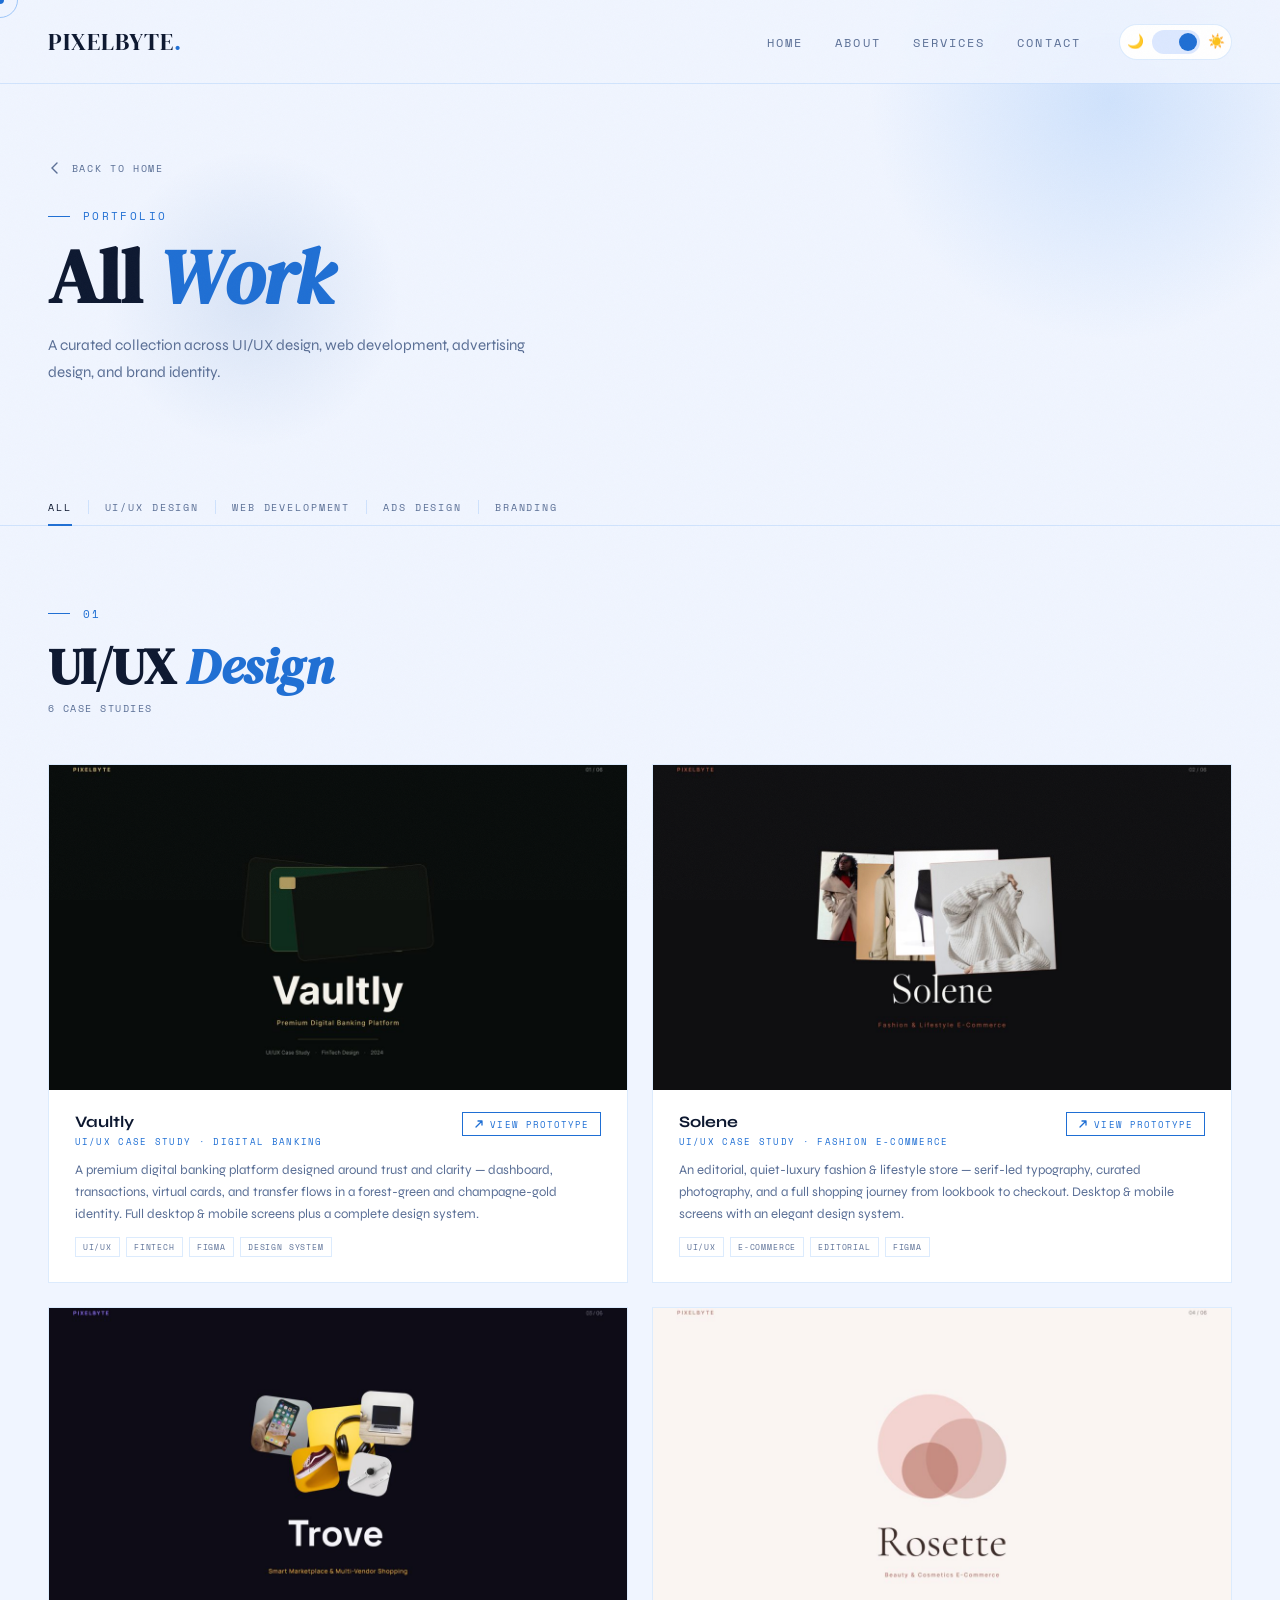
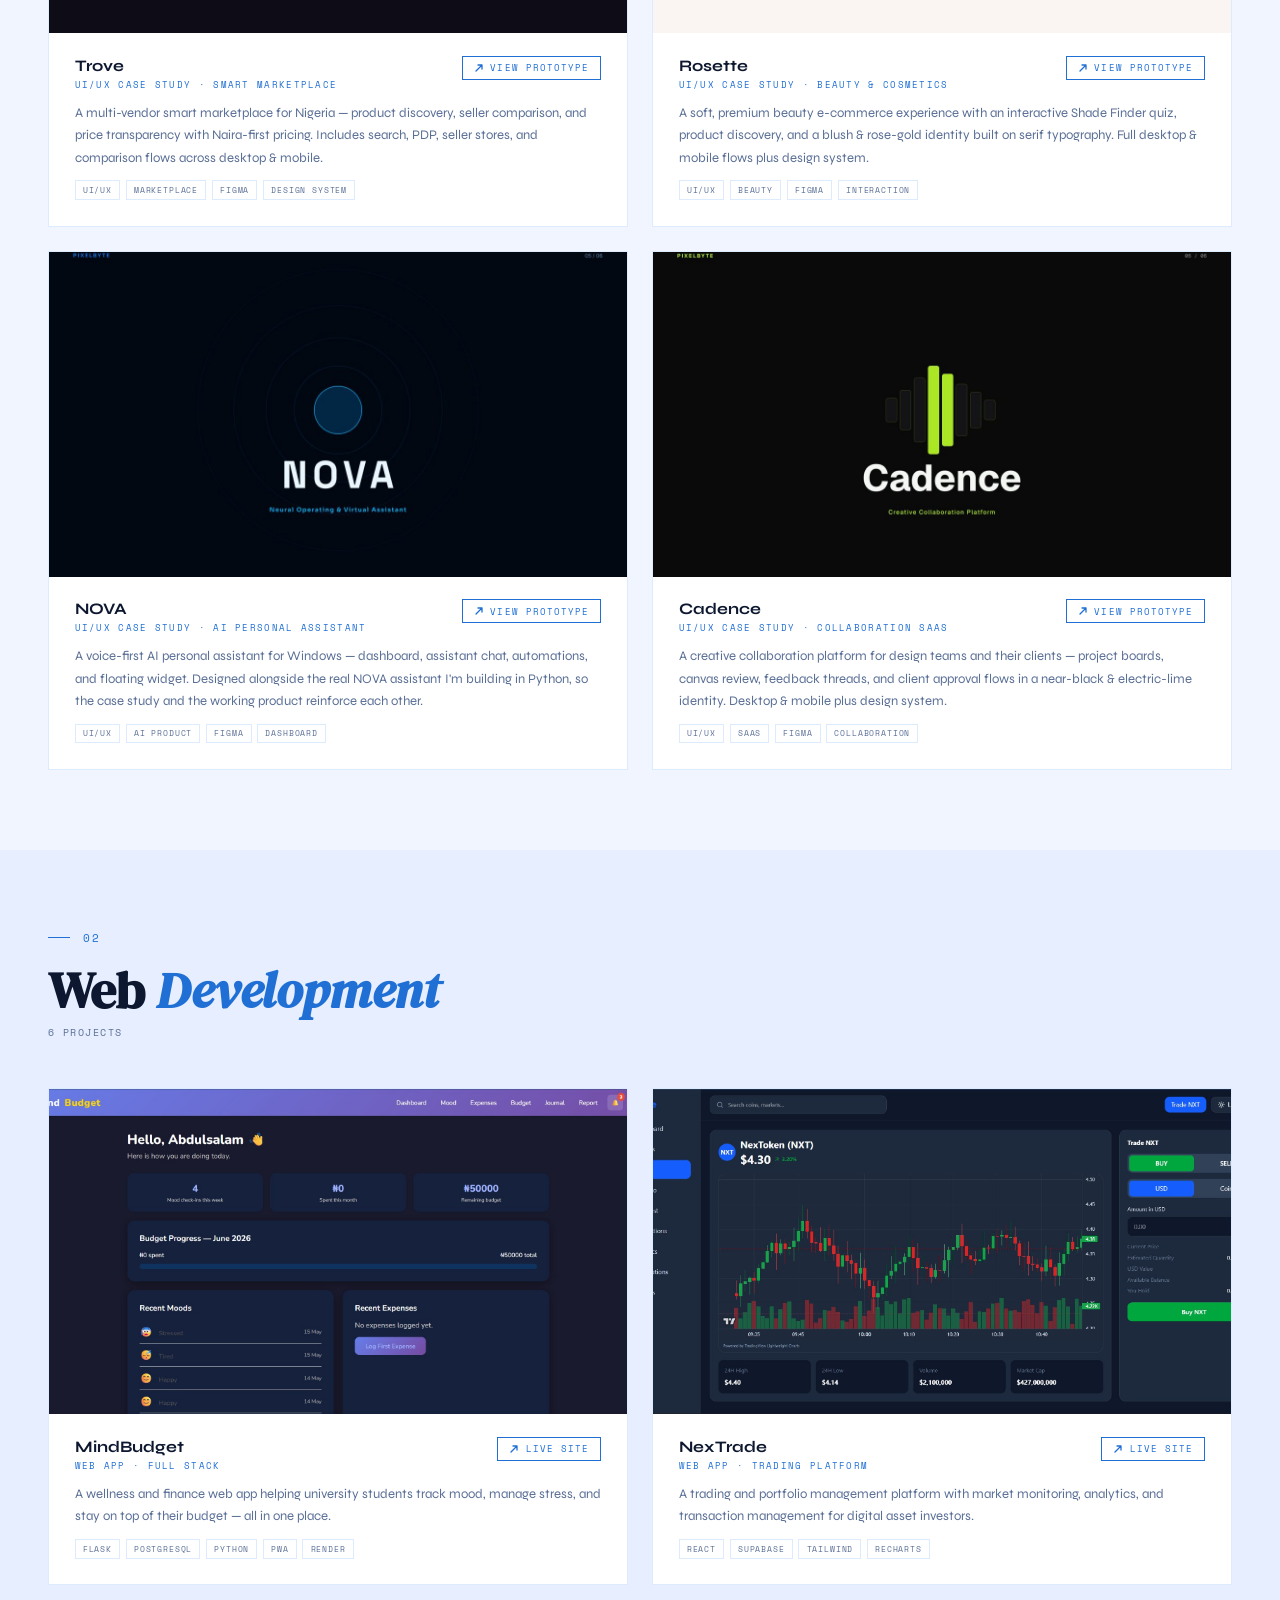
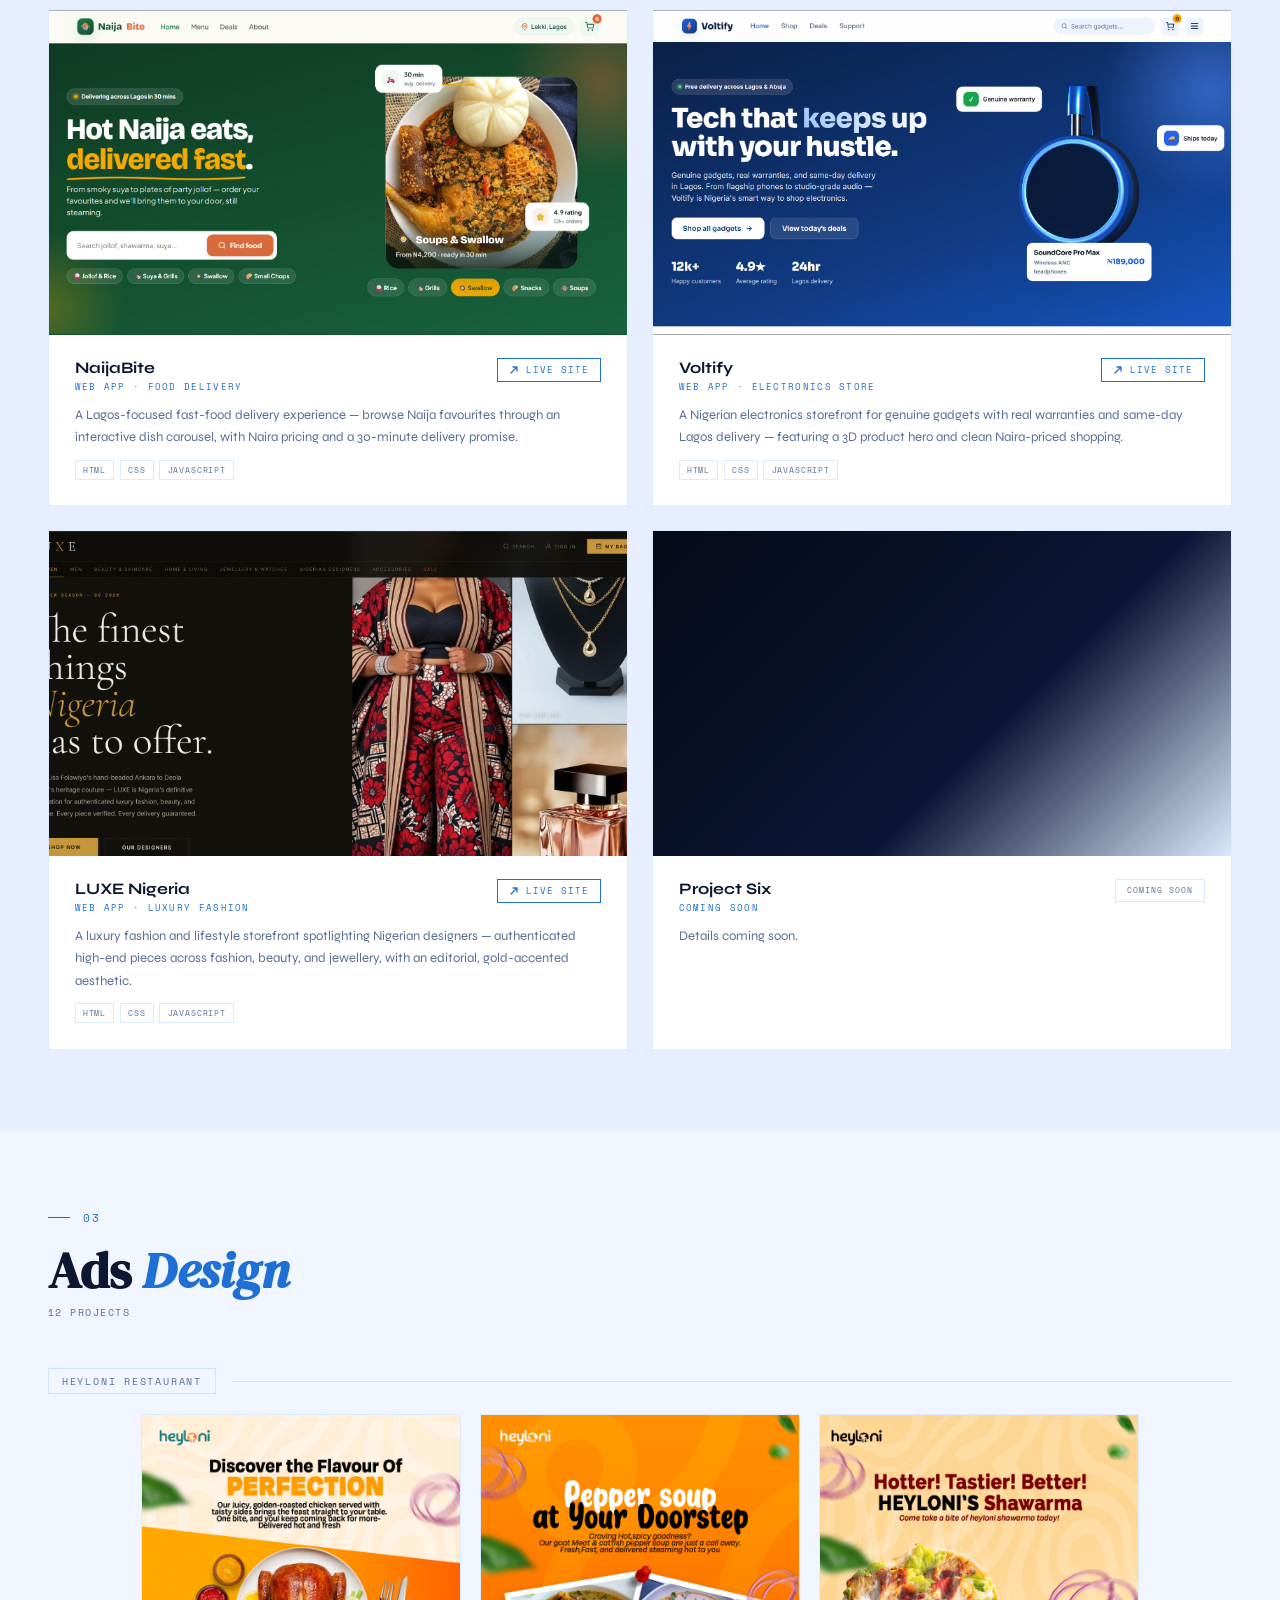
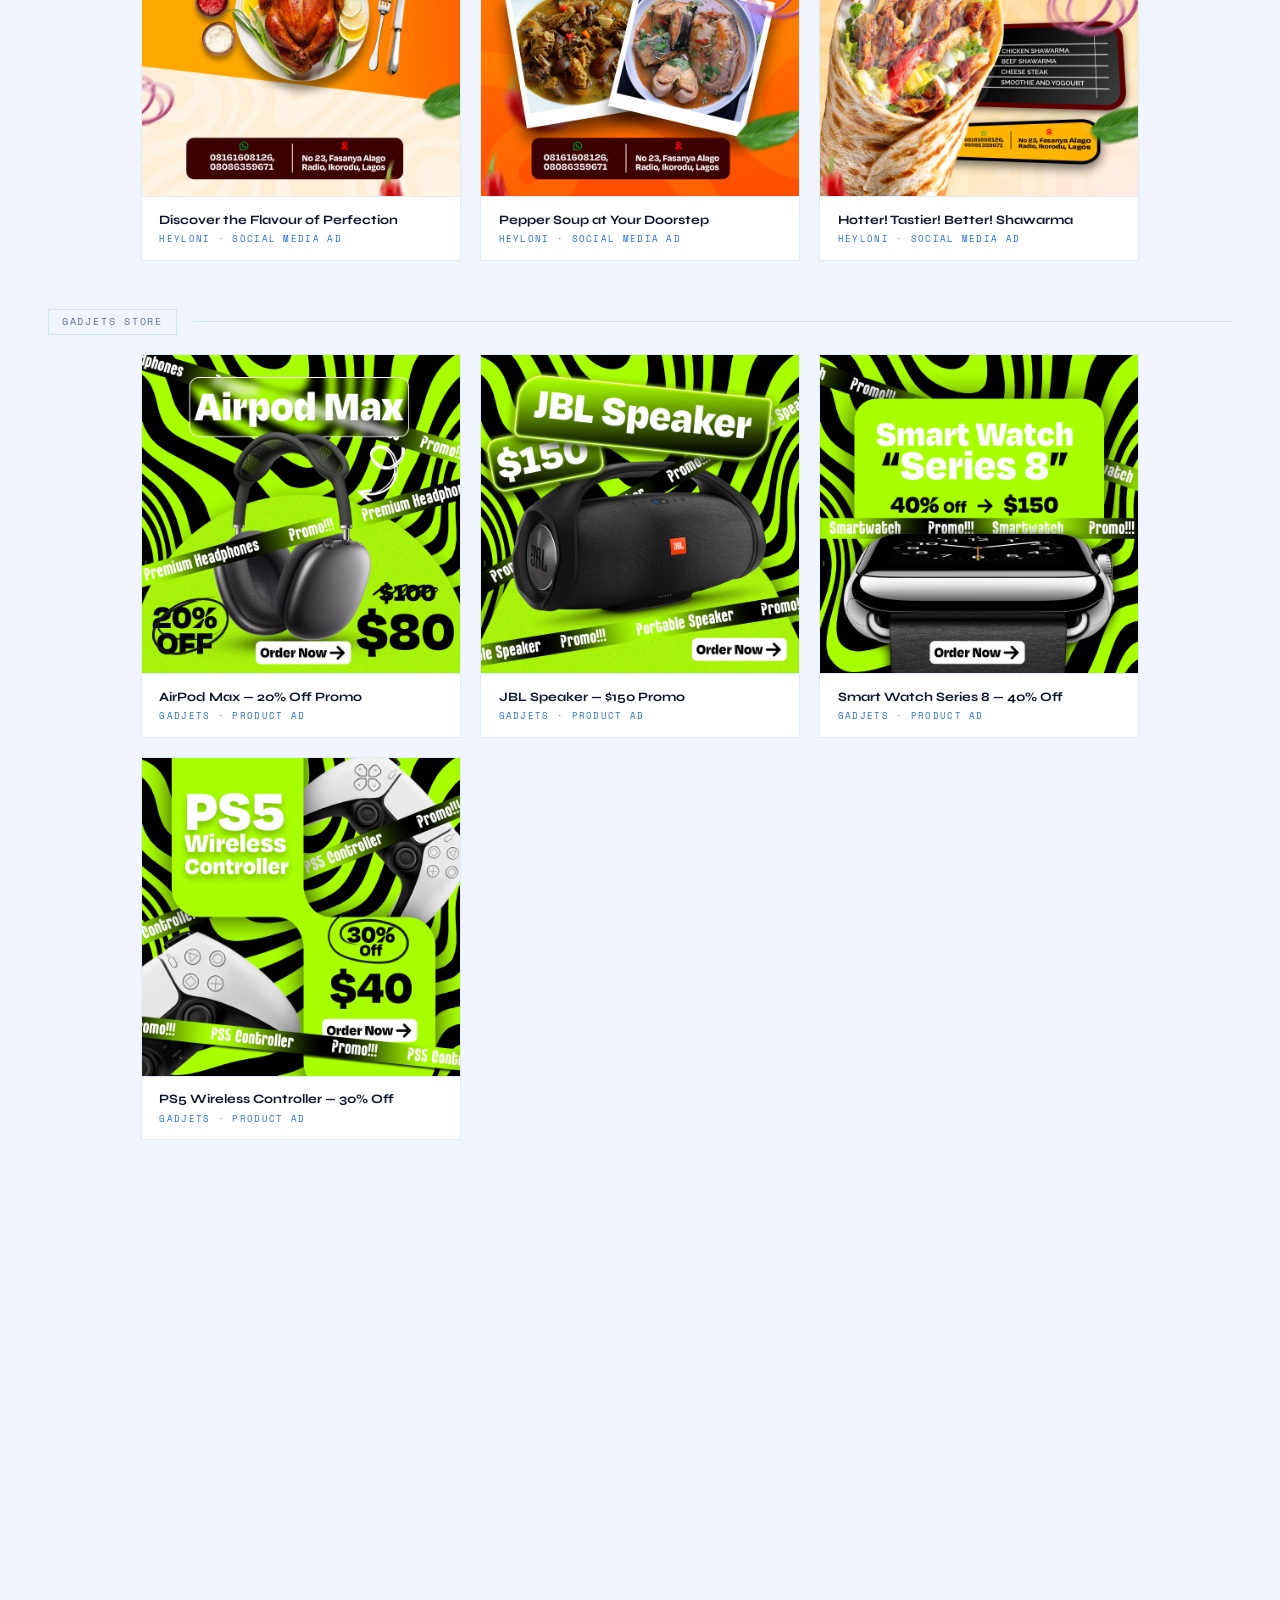
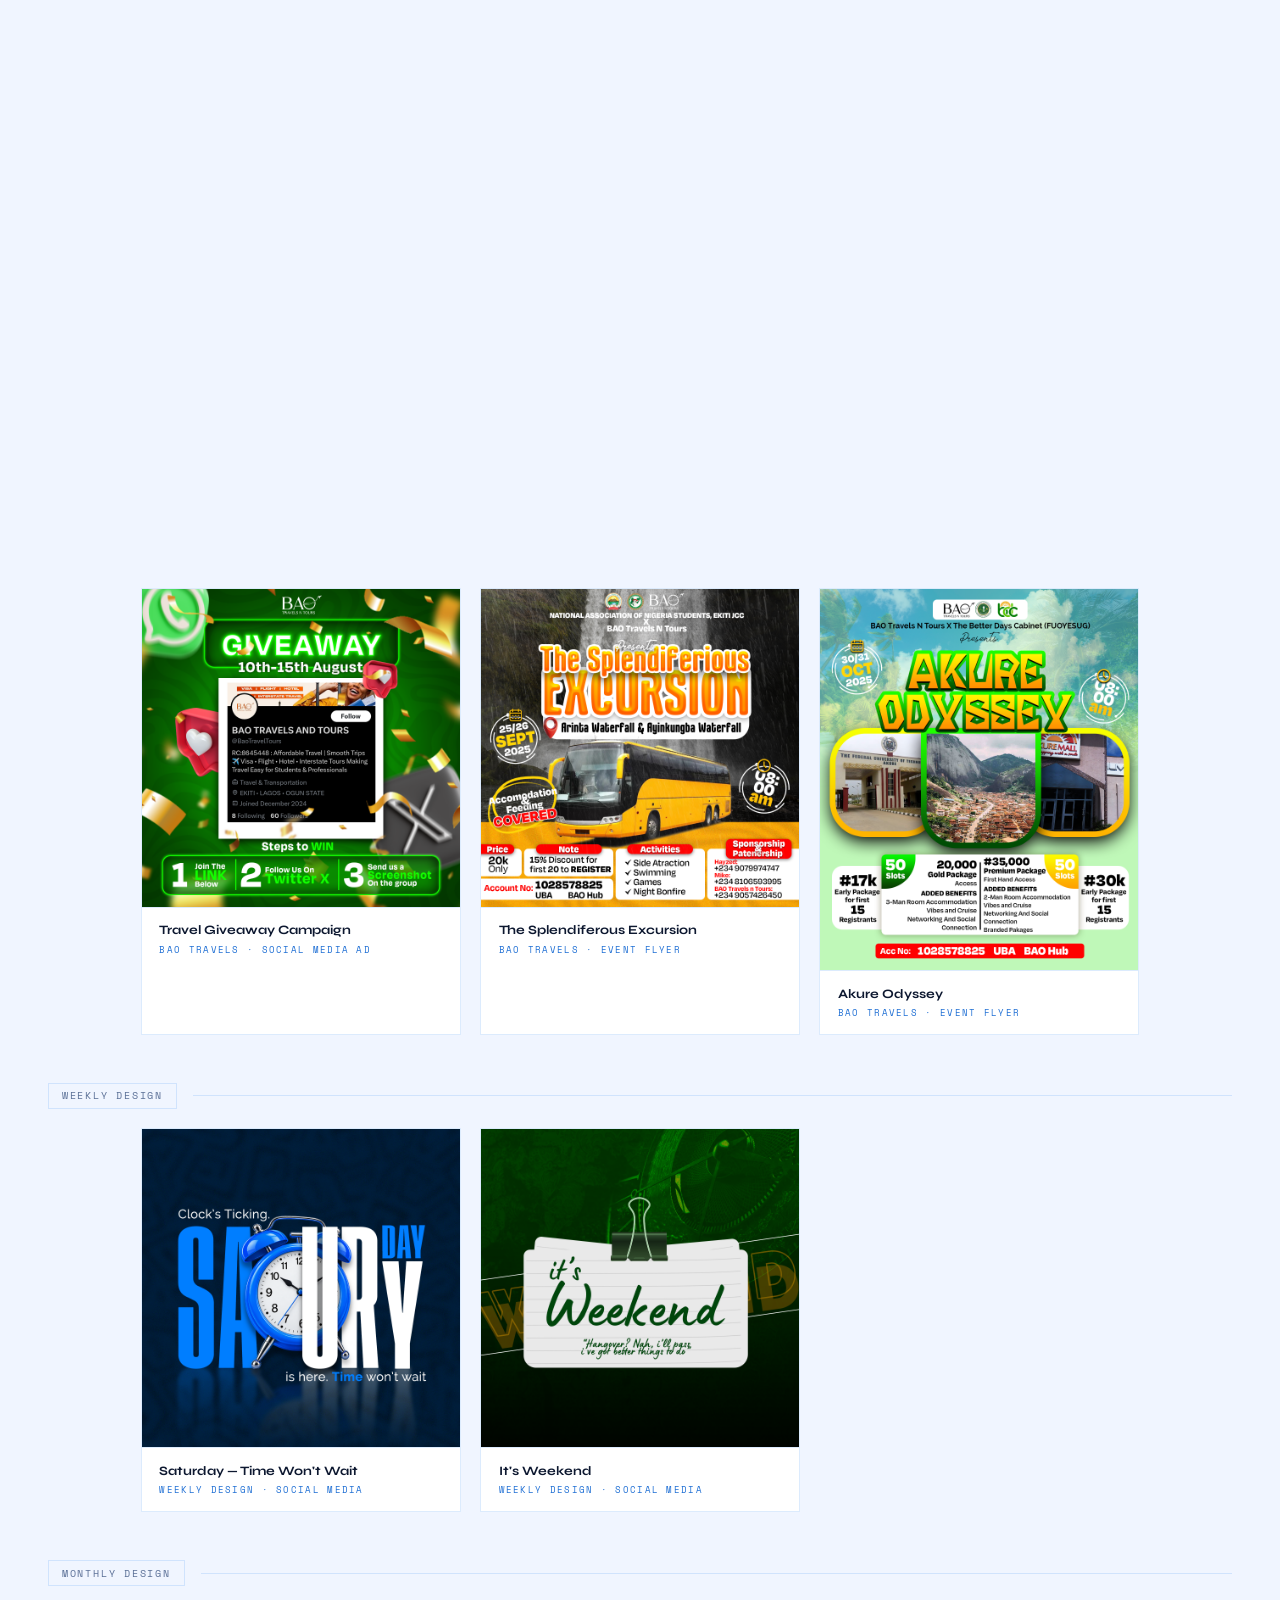
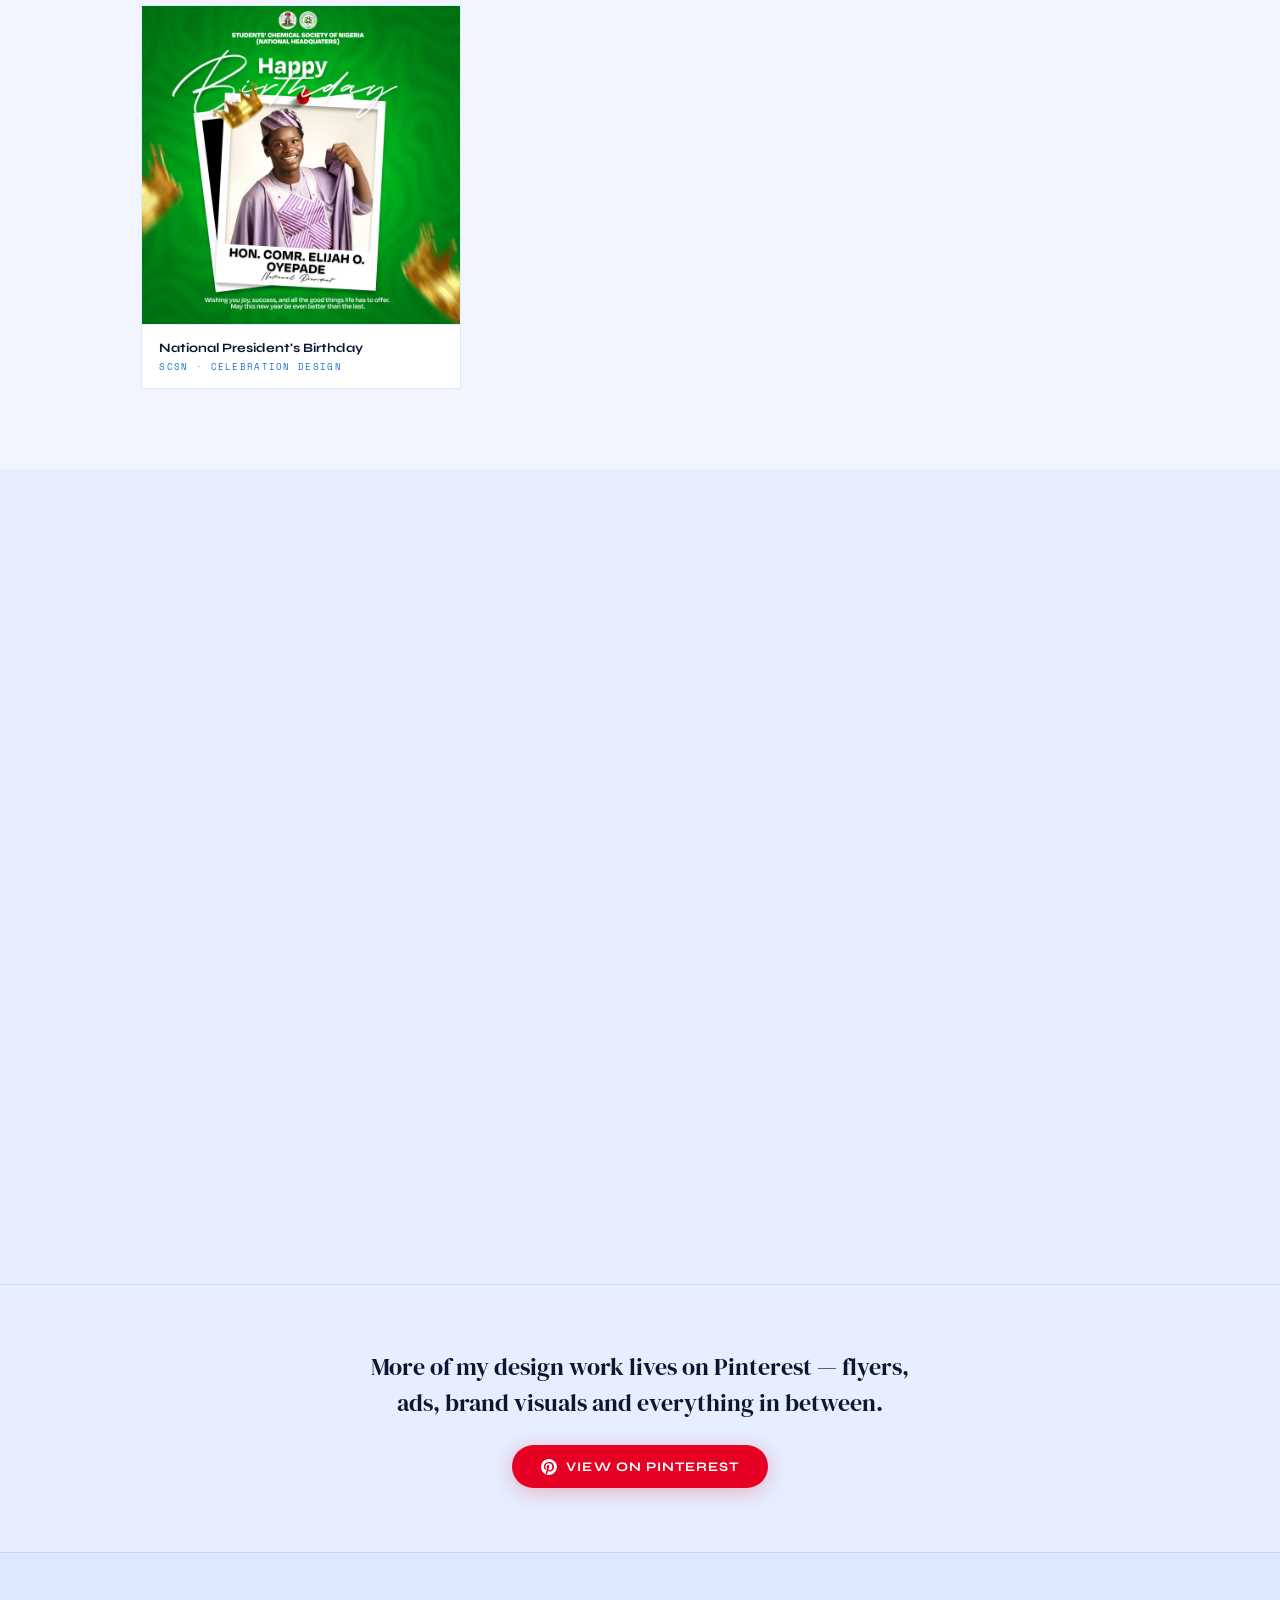
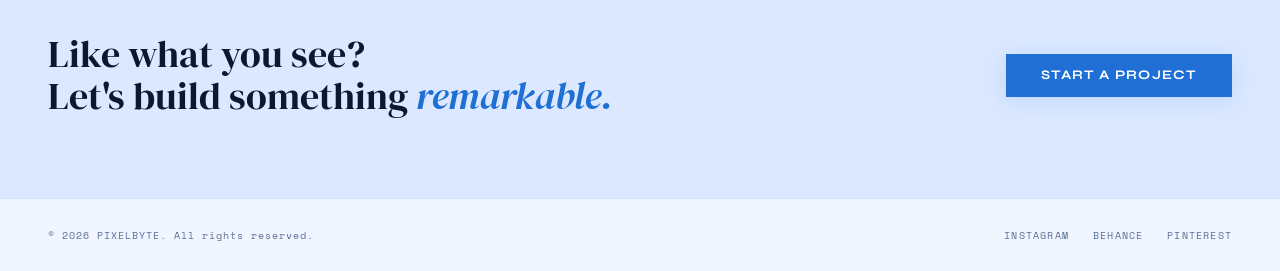
==== commit 15cf5e9f: "Make homepage work tiles clickable by category" ====
--- a/work.html
+++ b/work.html
@@ -223,46 +223,6 @@
     font-size: .62rem; letter-spacing: .18em; text-transform: uppercase;
     color: var(--muted); white-space: nowrap;
     padding: .3rem .8rem; border: 1px solid var(--border);
-  }
-
-  /* ── LIGHTBOX ── */
-  .lightbox-overlay {
-    display: none;
-    position: fixed; inset: 0; z-index: 10000;
-    background: rgba(4,8,18,0.92);
-    backdrop-filter: blur(16px);
-    -webkit-backdrop-filter: blur(16px);
-    align-items: center;
-    justify-content: center;
-  }
-  .lightbox-overlay.active { display: flex; }
-  .lightbox-img {
-    max-width: 88vw;
-    max-height: 88vh;
-    object-fit: contain;
-    box-shadow: 0 24px 80px rgba(0,0,0,.6);
-    animation: lbIn .28s cubic-bezier(.23,1,.32,1);
-  }
-  @keyframes lbIn {
-    from { opacity:0; transform:scale(.9); }
-    to   { opacity:1; transform:scale(1); }
-  }
-  .lightbox-close {
-    position: fixed; top: 1.5rem; right: 1.8rem;
-    font-family: 'Space Mono', monospace;
-    font-size: .65rem; letter-spacing: .18em; text-transform: uppercase;
-    color: var(--muted); cursor: pointer;
-    background: var(--surface); border: 1px solid var(--border);
-    padding: .45rem .9rem;
-    transition: color .2s, border-color .2s;
-    z-index: 10001;
-  }
-  .lightbox-close:hover { color: var(--text); border-color: var(--accent); }
-  .lightbox-caption {
-    position: fixed; bottom: 2rem; left: 50%; transform: translateX(-50%);
-    font-family: 'Space Mono', monospace; font-size: .62rem;
-    letter-spacing: .16em; text-transform: uppercase;
-    color: var(--muted); z-index: 10001;
   }
 
   /* Client section label */
@@ -1097,26 +1057,6 @@
 <script src="script.js"></script>
 
 <script>
-/* Figma prototypes: desktop proto on PC, mobile proto on phones/tablets */
-(function () {
-  function isMobileViewer() {
-    return window.matchMedia('(max-width: 820px)').matches
-        || /Android|iPhone|iPad|iPod/i.test(navigator.userAgent);
-  }
-  function applyProtoLinks() {
-    var mobile = isMobileViewer();
-    document.querySelectorAll('.figma-proto-link').forEach(function (a) {
-      a.href = mobile ? a.dataset.protoMobile : a.dataset.protoDesktop;
-    });
-  }
-  applyProtoLinks();
-  var t; window.addEventListener('resize', function () {
-    clearTimeout(t); t = setTimeout(applyProtoLinks, 200);
-  });
-})();
-</script>
-
-<script>
   const filterBtns = document.querySelectorAll('.filter-btn');
   const categorySections = document.querySelectorAll('.category-section');
 
@@ -1148,25 +1088,6 @@
       history.replaceState(null, '', btn.dataset.filter === 'all' ? '#' : '#' + btn.dataset.filter);
     });
   });
-
-  // ── Lightbox
-  function openLightbox(src, caption) {
-    const lb = document.getElementById('lightbox');
-    const img = document.getElementById('lightboxImg');
-    const cap = document.getElementById('lightboxCaption');
-    img.src = src;
-    cap.textContent = caption || '';
-    lb.classList.add('active');
-    document.body.style.overflow = 'hidden';
-  }
-  function closeLightbox() {
-    document.getElementById('lightbox').classList.remove('active');
-    document.getElementById('lightboxImg').src = '';
-    document.body.style.overflow = '';
-  }
-  document.addEventListener('keydown', e => {
-    if (e.key === 'Escape') closeLightbox();
-  });
 </script>
 </body>
 </html>
--- a/style.css
+++ b/style.css
@@ -405,6 +405,46 @@
 }
 
 /* ── HERO LIGHTBOX ── */
+/* ── WORK LIGHTBOX (shared: index.html + work.html) ── */
+.lightbox-overlay {
+  display: none;
+  position: fixed; inset: 0; z-index: 10000;
+  background: rgba(4,8,18,0.92);
+  backdrop-filter: blur(16px);
+  -webkit-backdrop-filter: blur(16px);
+  align-items: center;
+  justify-content: center;
+}
+.lightbox-overlay.active { display: flex; }
+.lightbox-img {
+  max-width: 88vw;
+  max-height: 88vh;
+  object-fit: contain;
+  box-shadow: 0 24px 80px rgba(0,0,0,.6);
+  animation: lbIn .28s cubic-bezier(.23,1,.32,1);
+}
+@keyframes lbIn {
+  from { opacity:0; transform:scale(.9); }
+  to   { opacity:1; transform:scale(1); }
+}
+.lightbox-close {
+  position: fixed; top: 1.5rem; right: 1.8rem;
+  font-family: 'Space Mono', monospace;
+  font-size: .65rem; letter-spacing: .18em; text-transform: uppercase;
+  color: var(--muted); cursor: pointer;
+  background: var(--surface); border: 1px solid var(--border);
+  padding: .45rem .9rem;
+  transition: color .2s, border-color .2s;
+  z-index: 10001;
+}
+.lightbox-close:hover { color: var(--text); border-color: var(--accent); }
+.lightbox-caption {
+  position: fixed; bottom: 2rem; left: 50%; transform: translateX(-50%);
+  font-family: 'Space Mono', monospace; font-size: .62rem;
+  letter-spacing: .16em; text-transform: uppercase;
+  color: var(--muted); z-index: 10001;
+}
+
 .hero-lightbox {
   display:none;
   position:fixed; inset:0; z-index:10000;
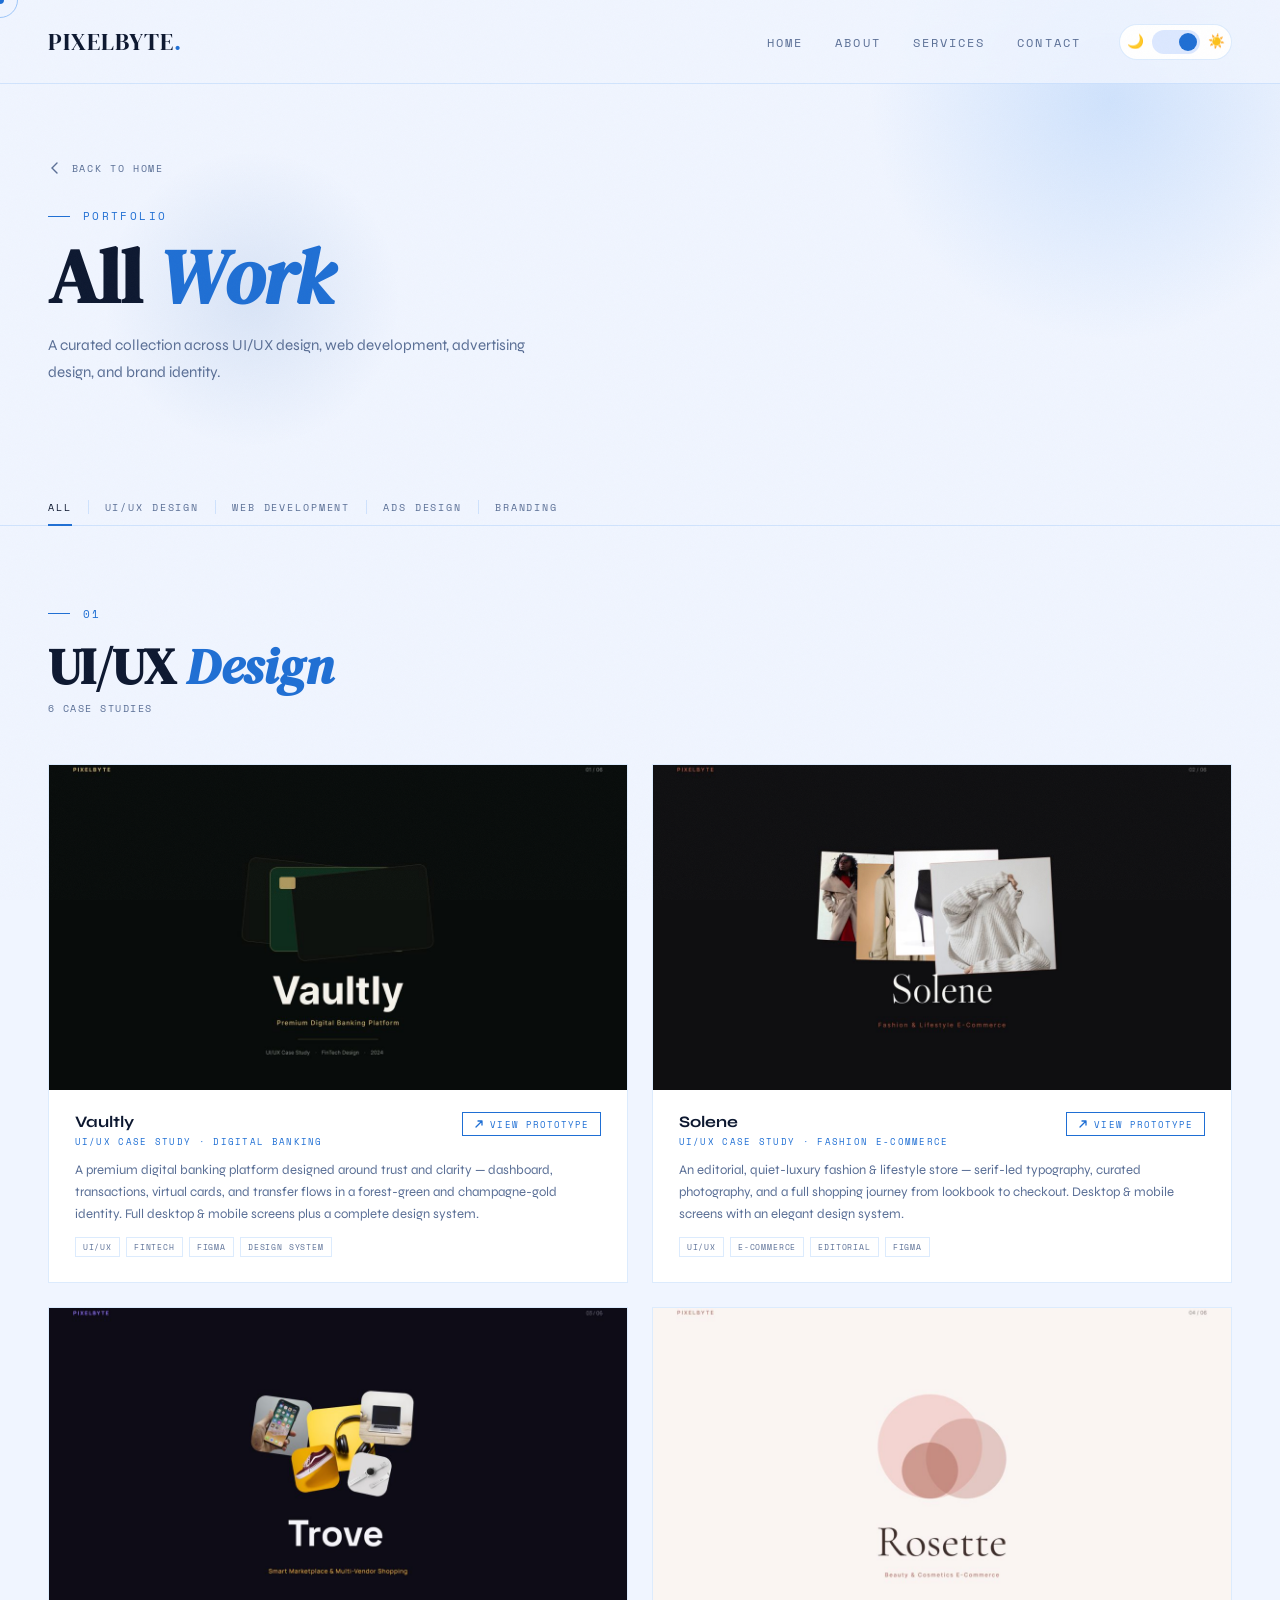
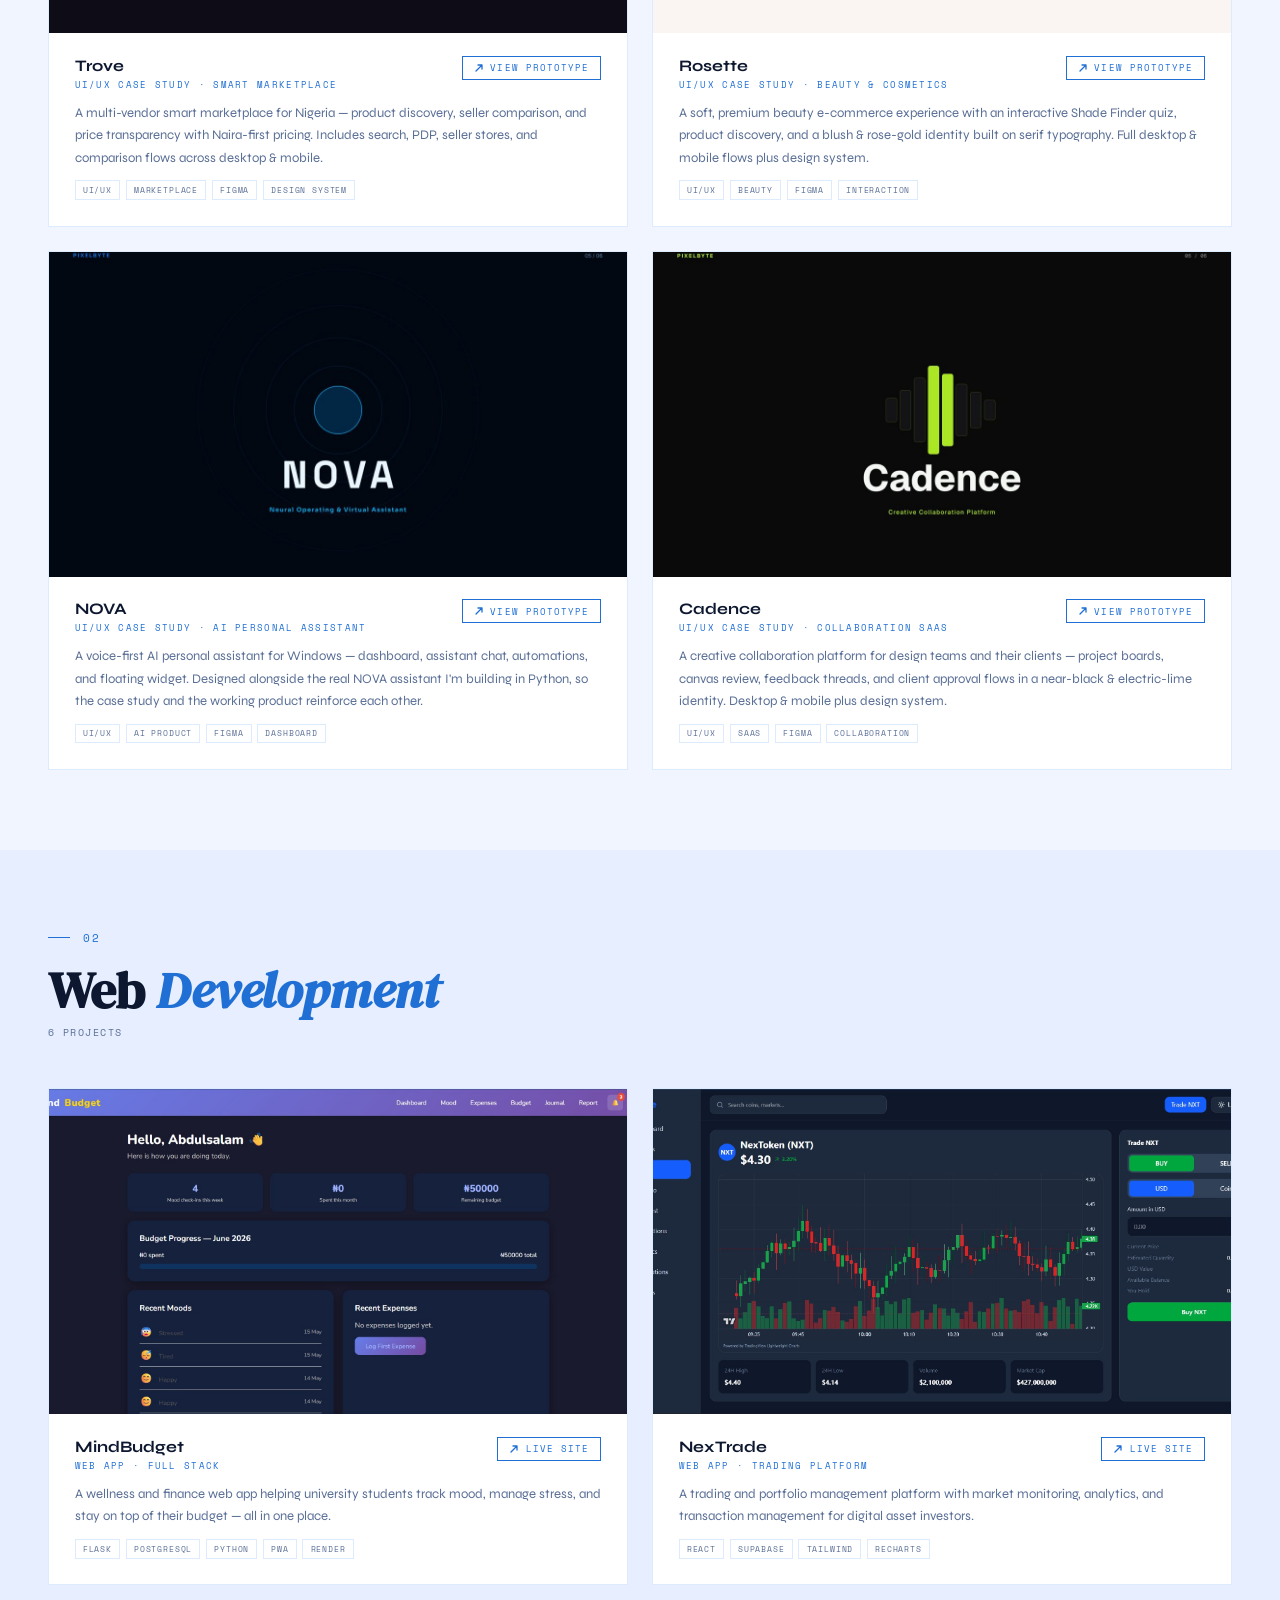
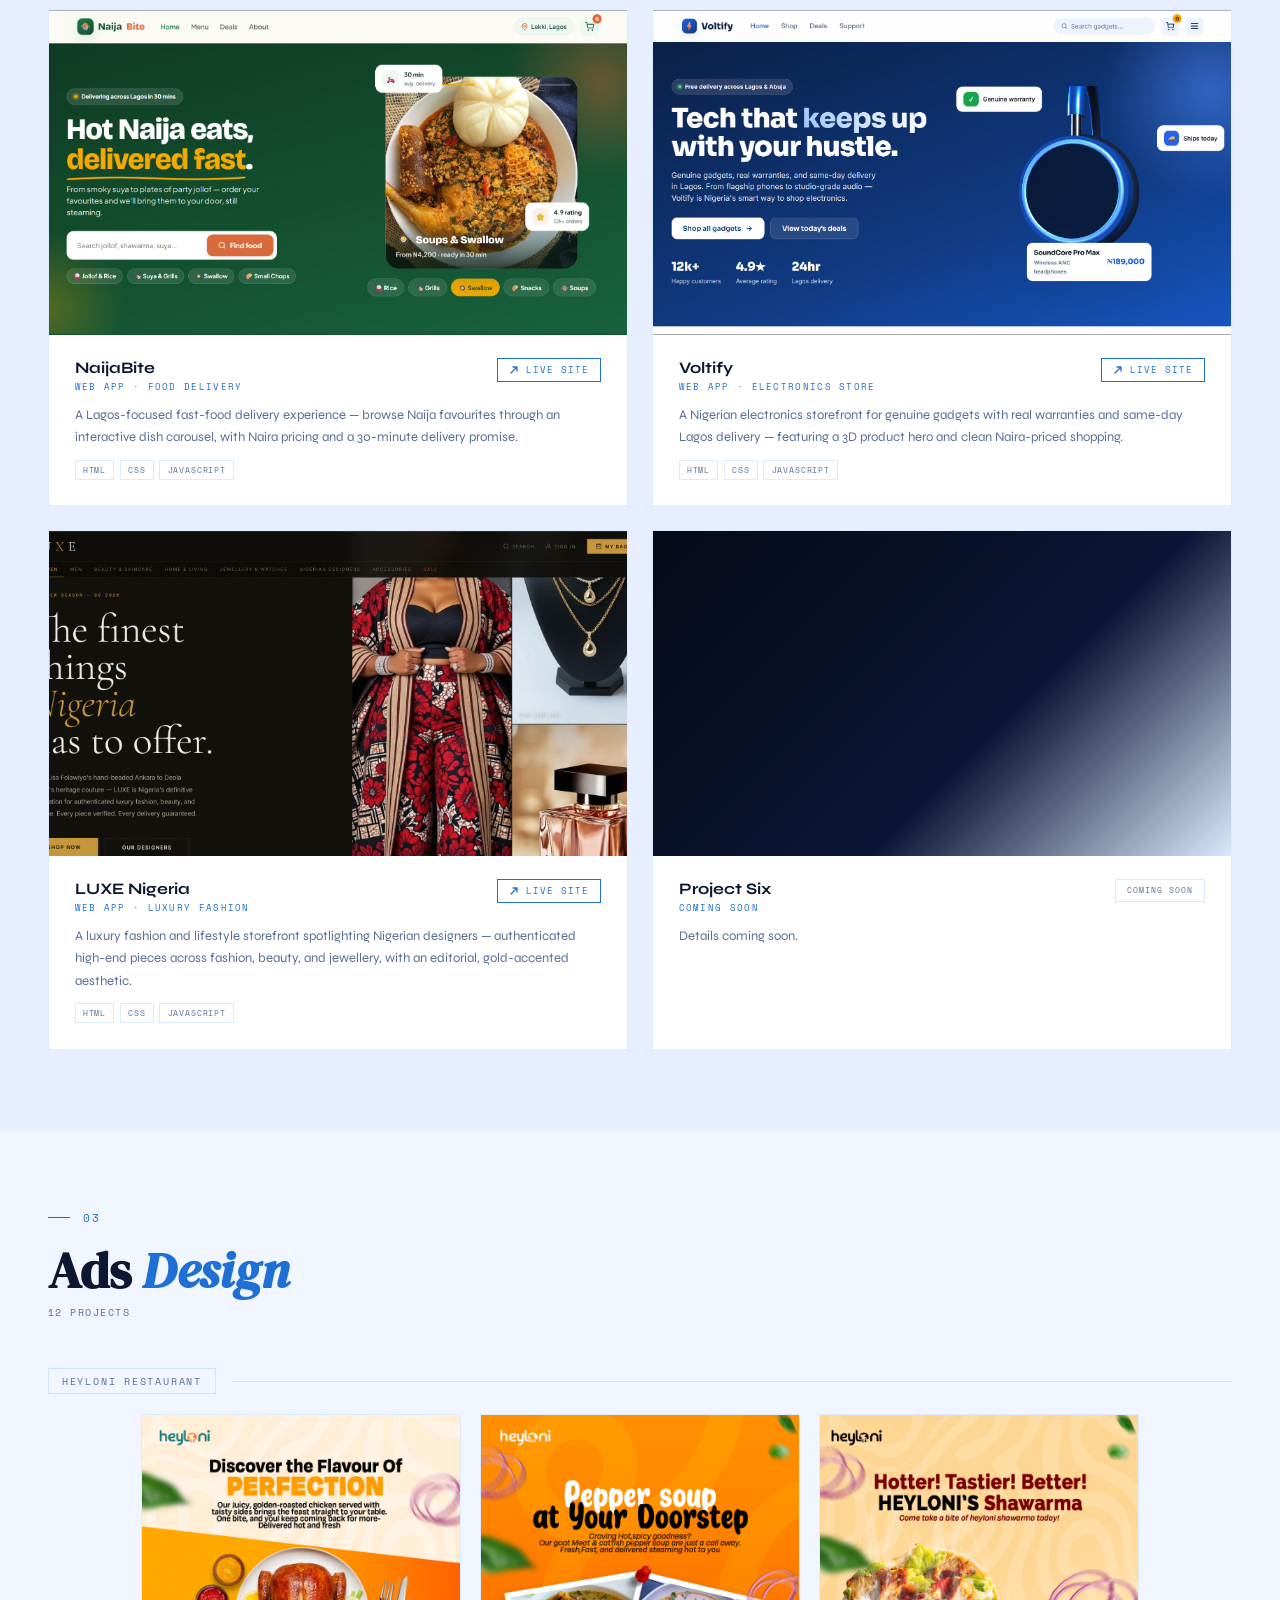
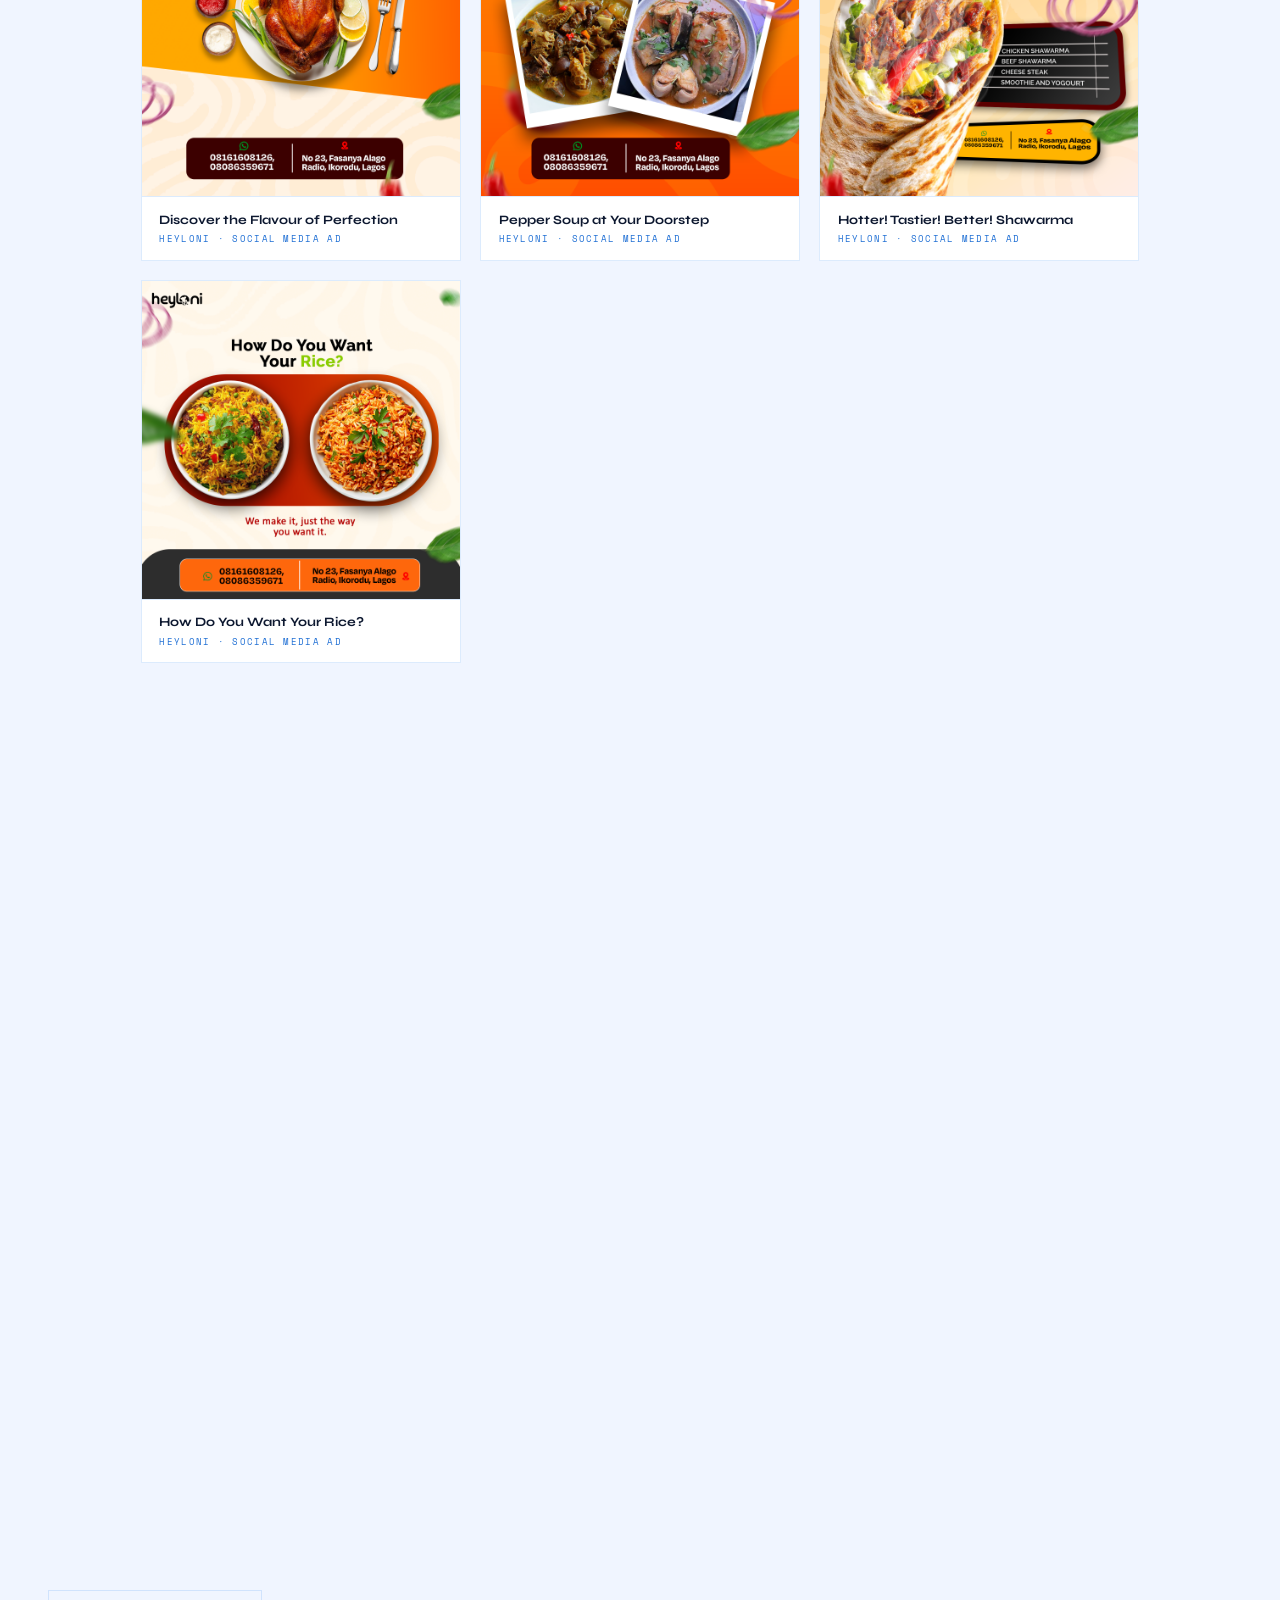
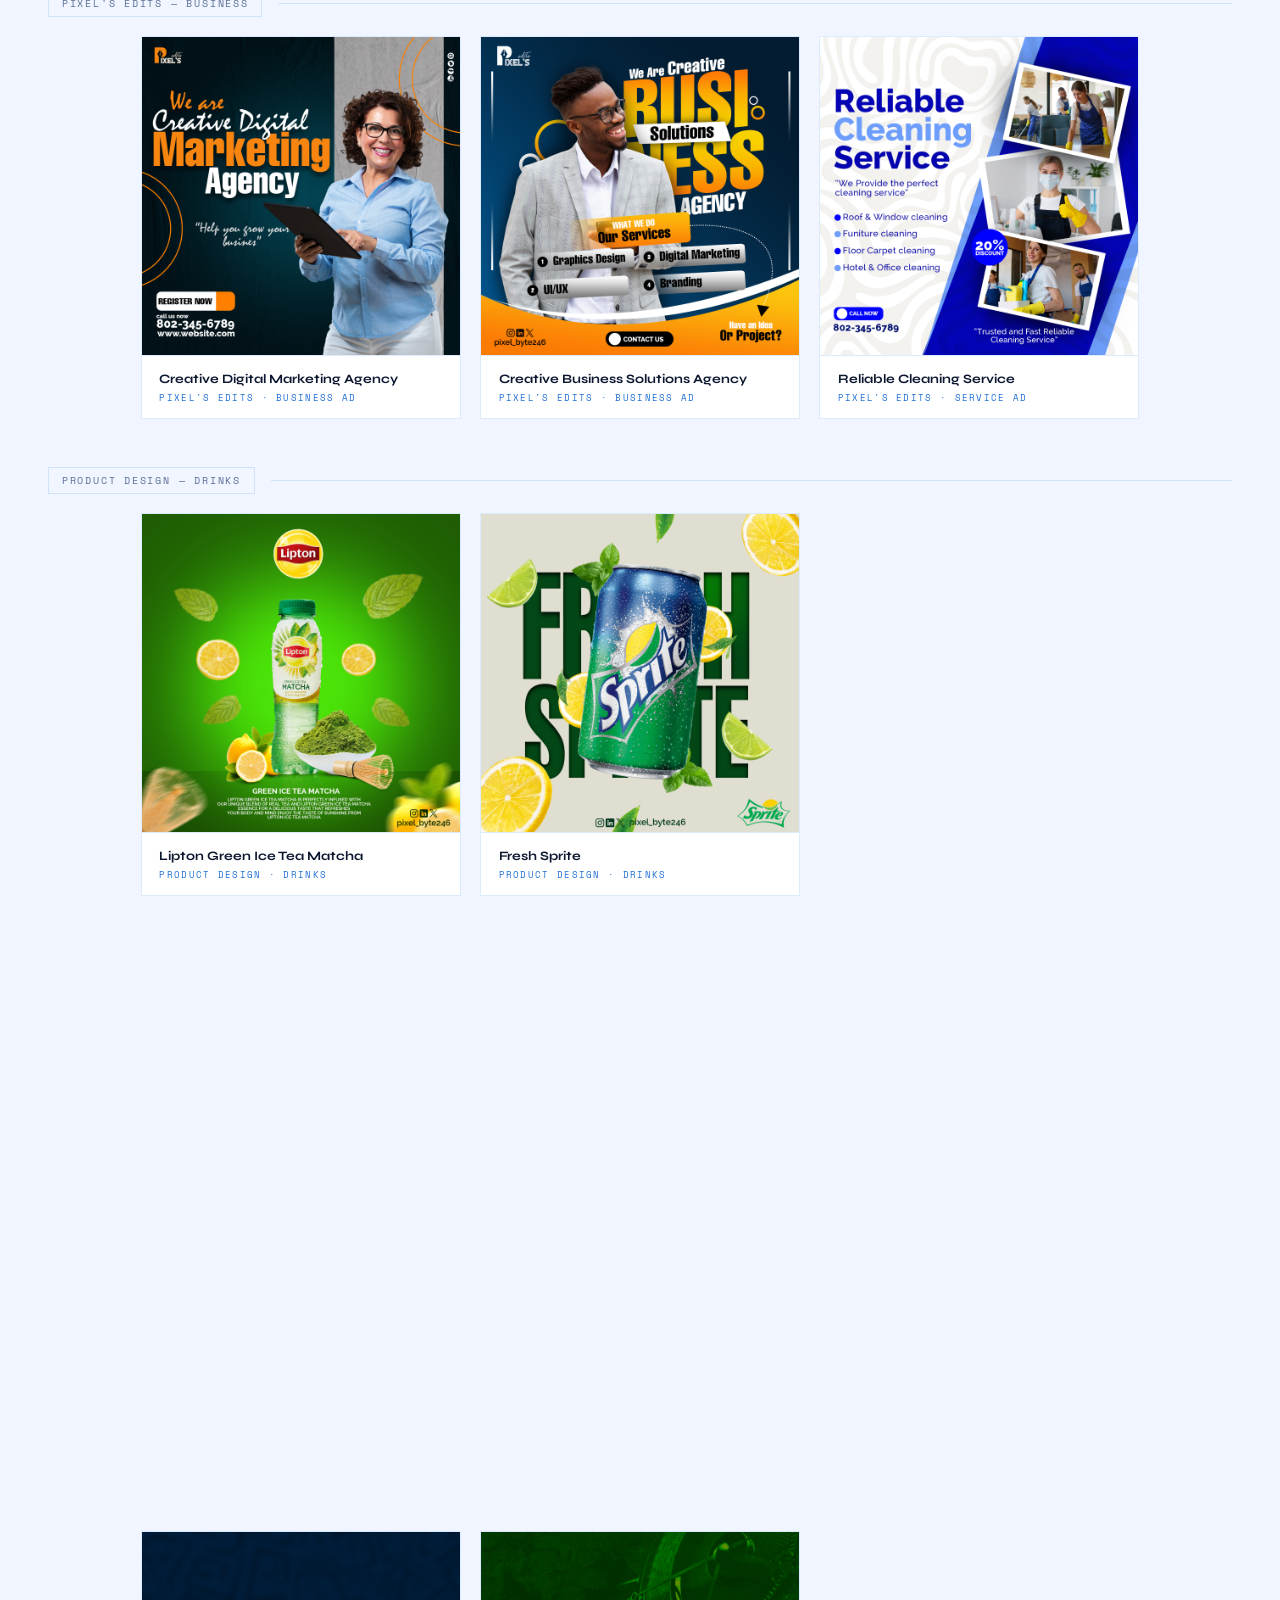
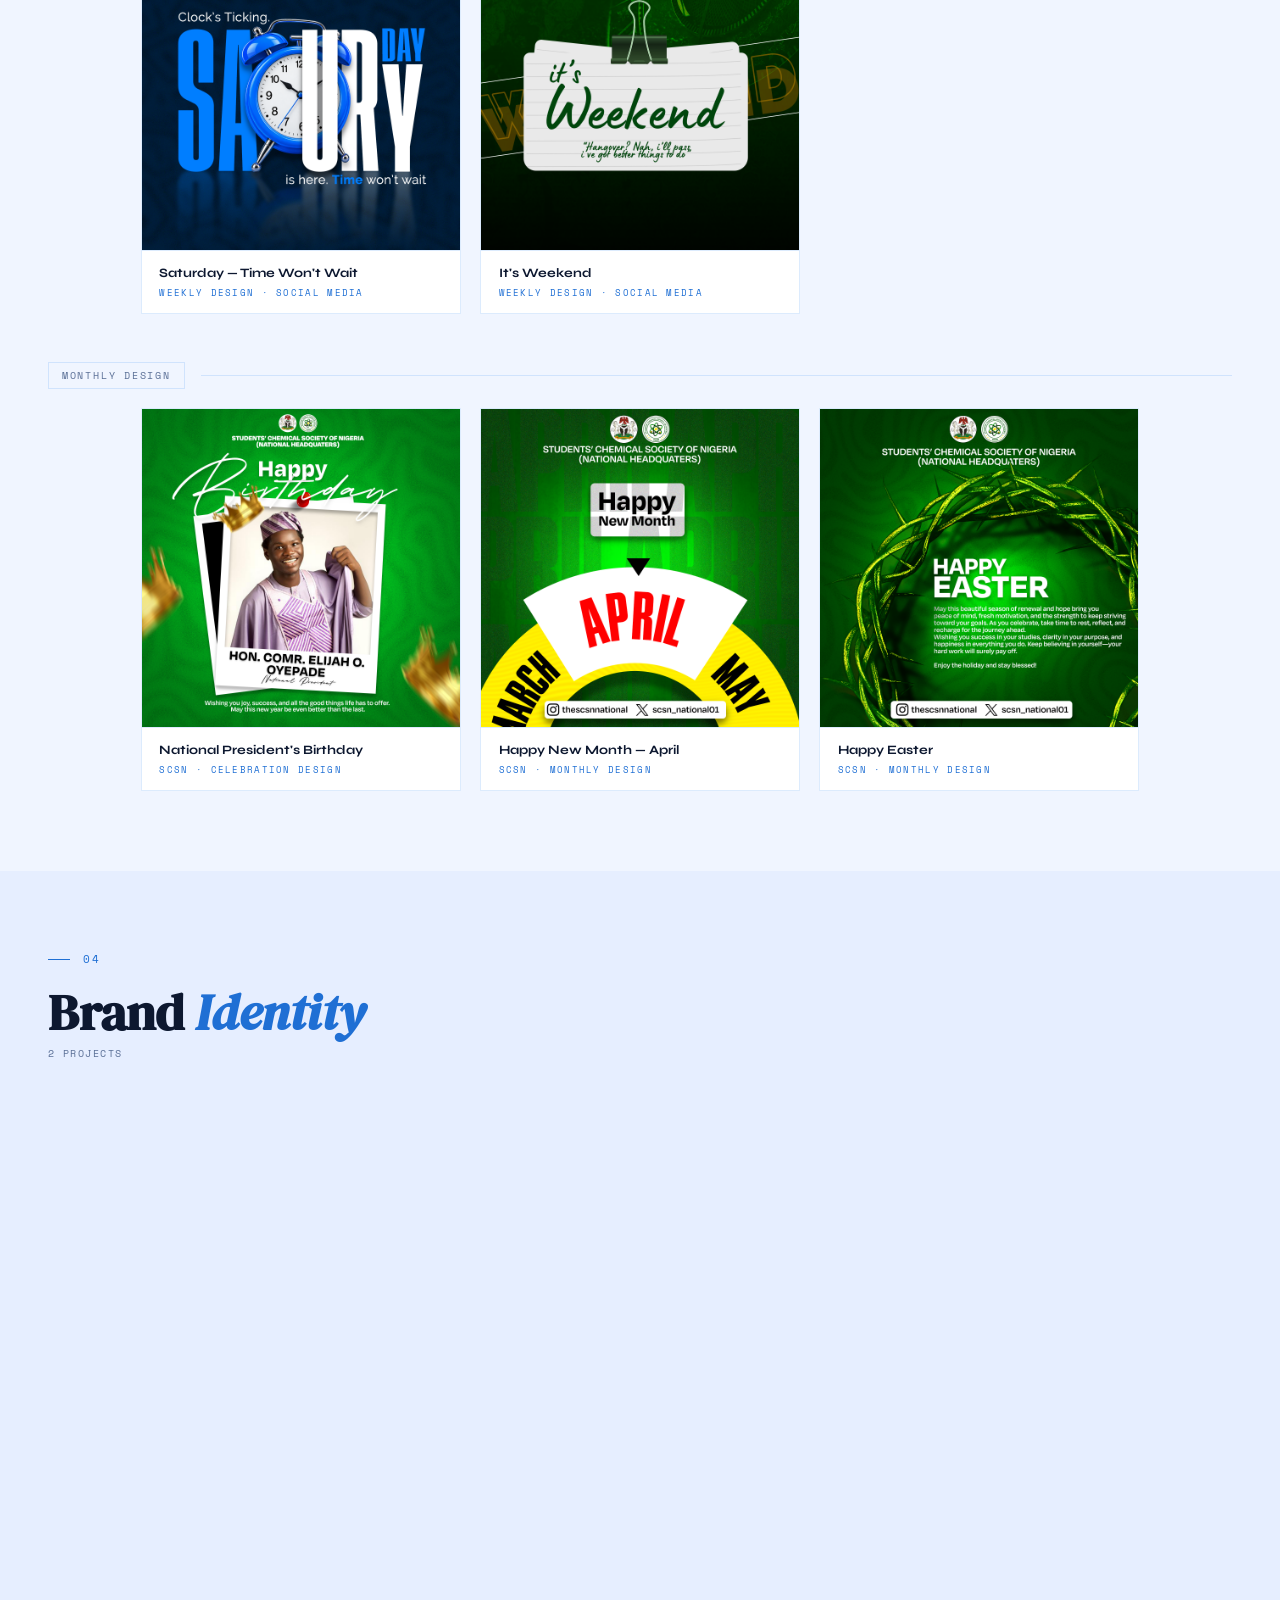
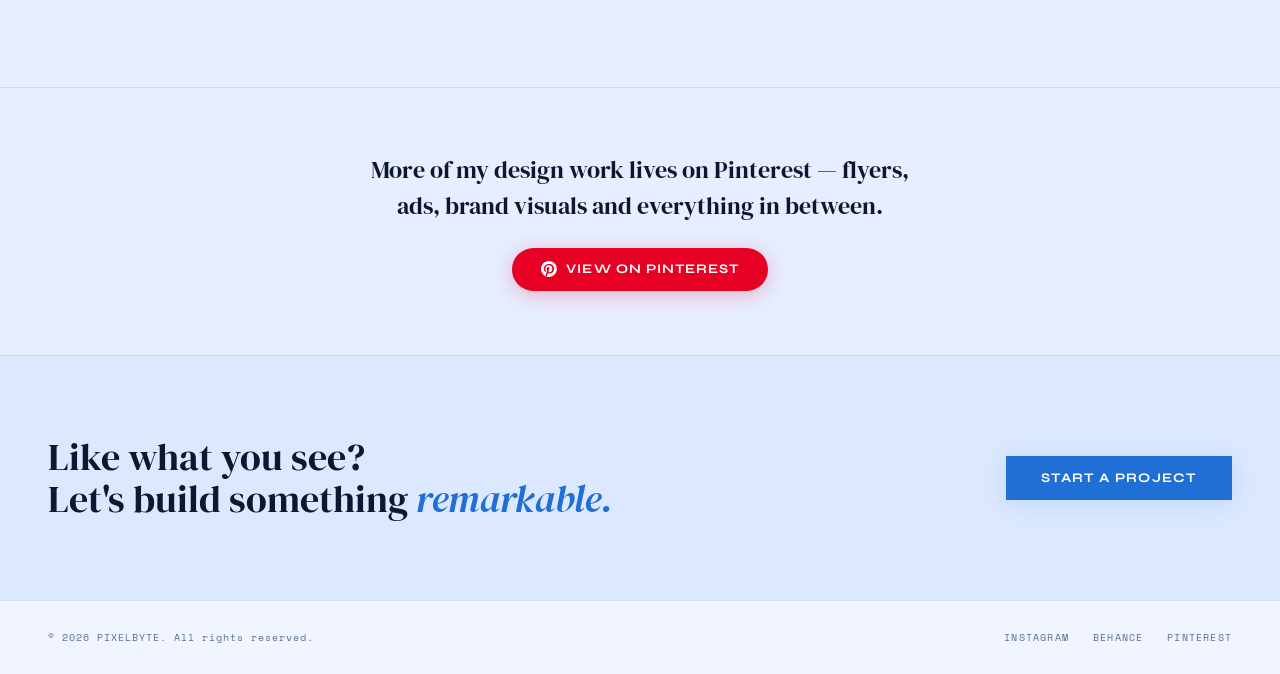
==== commit 6791b5b2: "Add Heyloni fried rice ad and SCSN monthly designs (New Month, Easter)" ====
--- a/work.html
+++ b/work.html
@@ -798,6 +798,13 @@
         <div class="work-meta-cat">Heyloni · Social Media Ad</div>
       </div>
     </div>
+    <div class="ads-card ratio-5x5" onclick="openLightbox('new-adsArtboard-5.png','How Do You Want Your Rice? — Heyloni')">
+      <div class="ads-img-wrap"><img src="new-adsArtboard-5.png" alt="Heyloni Fried Rice Ad"/></div>
+      <div class="ads-card-meta">
+        <div class="work-meta-name">How Do You Want Your Rice?</div>
+        <div class="work-meta-cat">Heyloni · Social Media Ad</div>
+      </div>
+    </div>
   </div>
 
   <!-- Gadjets: 5×5 square -->
@@ -949,6 +956,20 @@
       <div class="ads-card-meta">
         <div class="work-meta-name">National President's Birthday</div>
         <div class="work-meta-cat">SCSN · Celebration Design</div>
+      </div>
+    </div>
+    <div class="ads-card ratio-5x5" onclick="openLightbox('scsnArtboard-1.png','Happy New Month — Students Chemical Society of Nigeria')">
+      <div class="ads-img-wrap"><img src="scsnArtboard-1.png" alt="SCSN Happy New Month April Design"/></div>
+      <div class="ads-card-meta">
+        <div class="work-meta-name">Happy New Month — April</div>
+        <div class="work-meta-cat">SCSN · Monthly Design</div>
+      </div>
+    </div>
+    <div class="ads-card ratio-5x5" onclick="openLightbox('scsnArtboard-2.png','Happy Easter — Students Chemical Society of Nigeria')">
+      <div class="ads-img-wrap"><img src="scsnArtboard-2.png" alt="SCSN Happy Easter Design"/></div>
+      <div class="ads-card-meta">
+        <div class="work-meta-name">Happy Easter</div>
+        <div class="work-meta-cat">SCSN · Monthly Design</div>
       </div>
     </div>
   </div>
--- a/style.css
+++ b/style.css
@@ -716,8 +716,9 @@
    ═══════════════════════════════════════════ */
 @media (max-width: 900px) {
   #hero, #about, #contact { grid-template-columns:1fr; gap:3rem; }
-  .services-grid { grid-template-columns:1fr; }
-  .work-grid { grid-template-columns:1fr; }
+  .services-grid { grid-template-columns:repeat(2,1fr); }
+  .work-grid { grid-template-columns:repeat(2,1fr); }
+  .work-grid > *:last-child { display:none; }
   nav { padding:1.2rem 1.5rem; }
   section { padding:5rem 1.5rem; }
 
@@ -742,6 +743,19 @@
     margin-left:20%;
   }
   #process .process-step::before { left:0; right:0; width:100%; }
+
+  /* 2-col cards need tighter type/padding at half-width */
+  .service-card { padding:1.6rem 1.2rem; }
+  .service-icon { width:32px; height:32px; margin-bottom:1rem; }
+  .service-name { font-size:1.08rem; margin-bottom:.5rem; }
+  .service-desc { font-size:.76rem; line-height:1.6; }
+  .service-tags { gap:.4rem; margin-top:1rem; }
+  .service-tags .tag { font-size:.54rem; padding:.18rem .45rem; }
+  .service-num { font-size:.56rem; margin-bottom:1rem; }
+
+  .work-label { font-size:.68rem; }
+  .work-cat { font-size:.5rem; letter-spacing:.1em; }
+  .work-label-wrap { padding:.9rem 1rem; }
 }
 
 @media (max-width: 560px) {
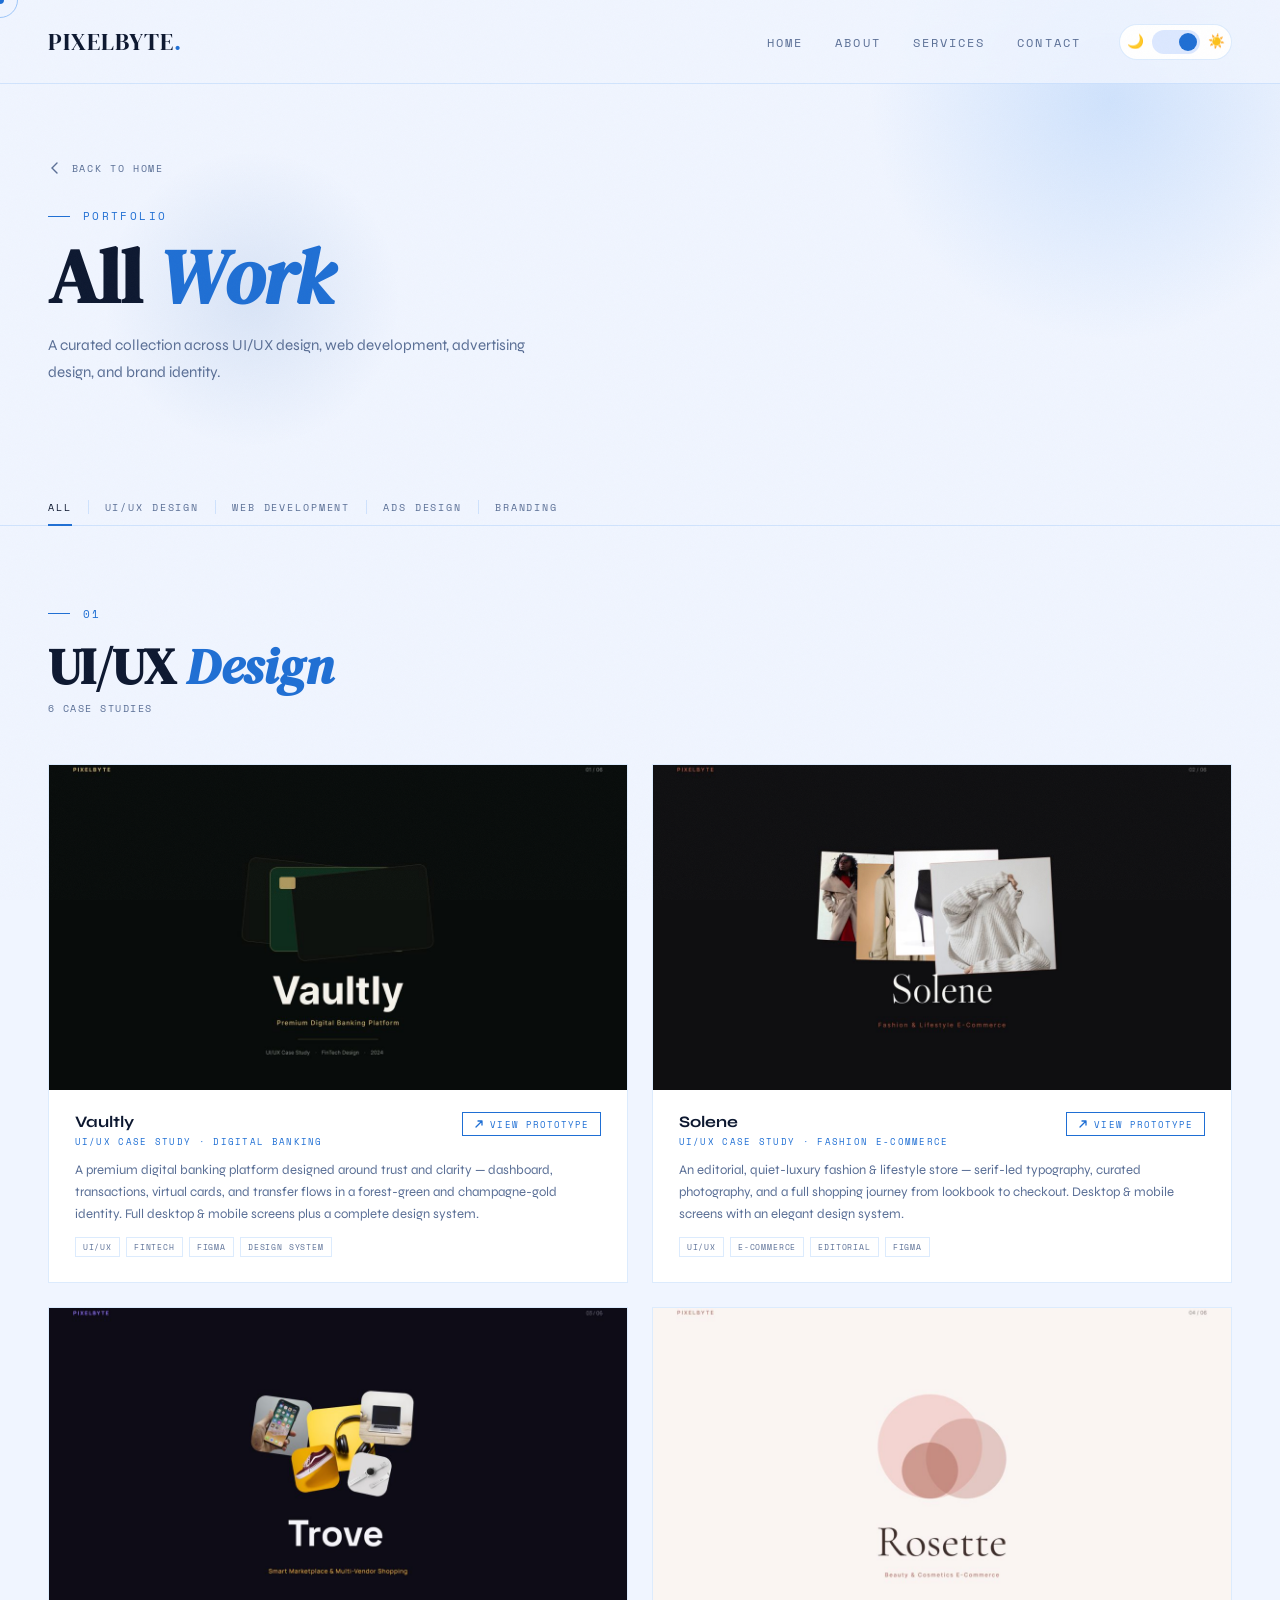
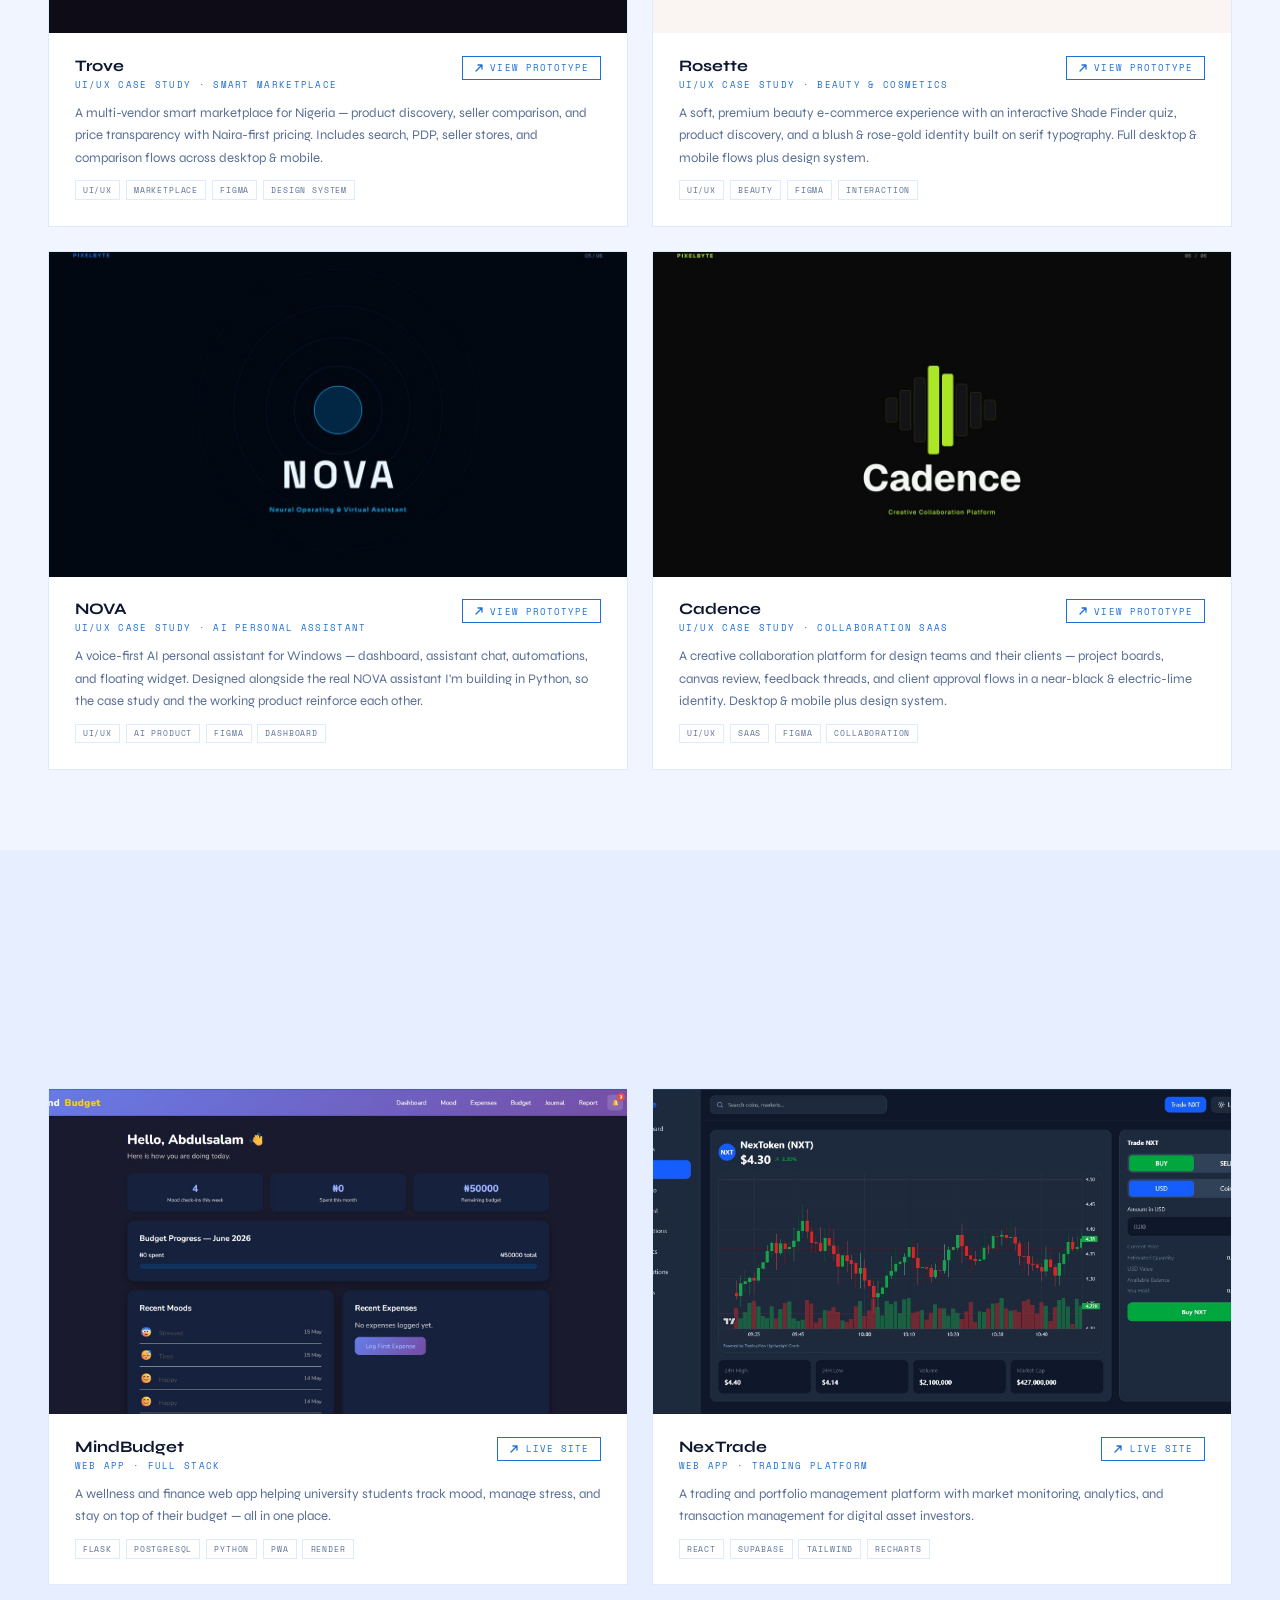
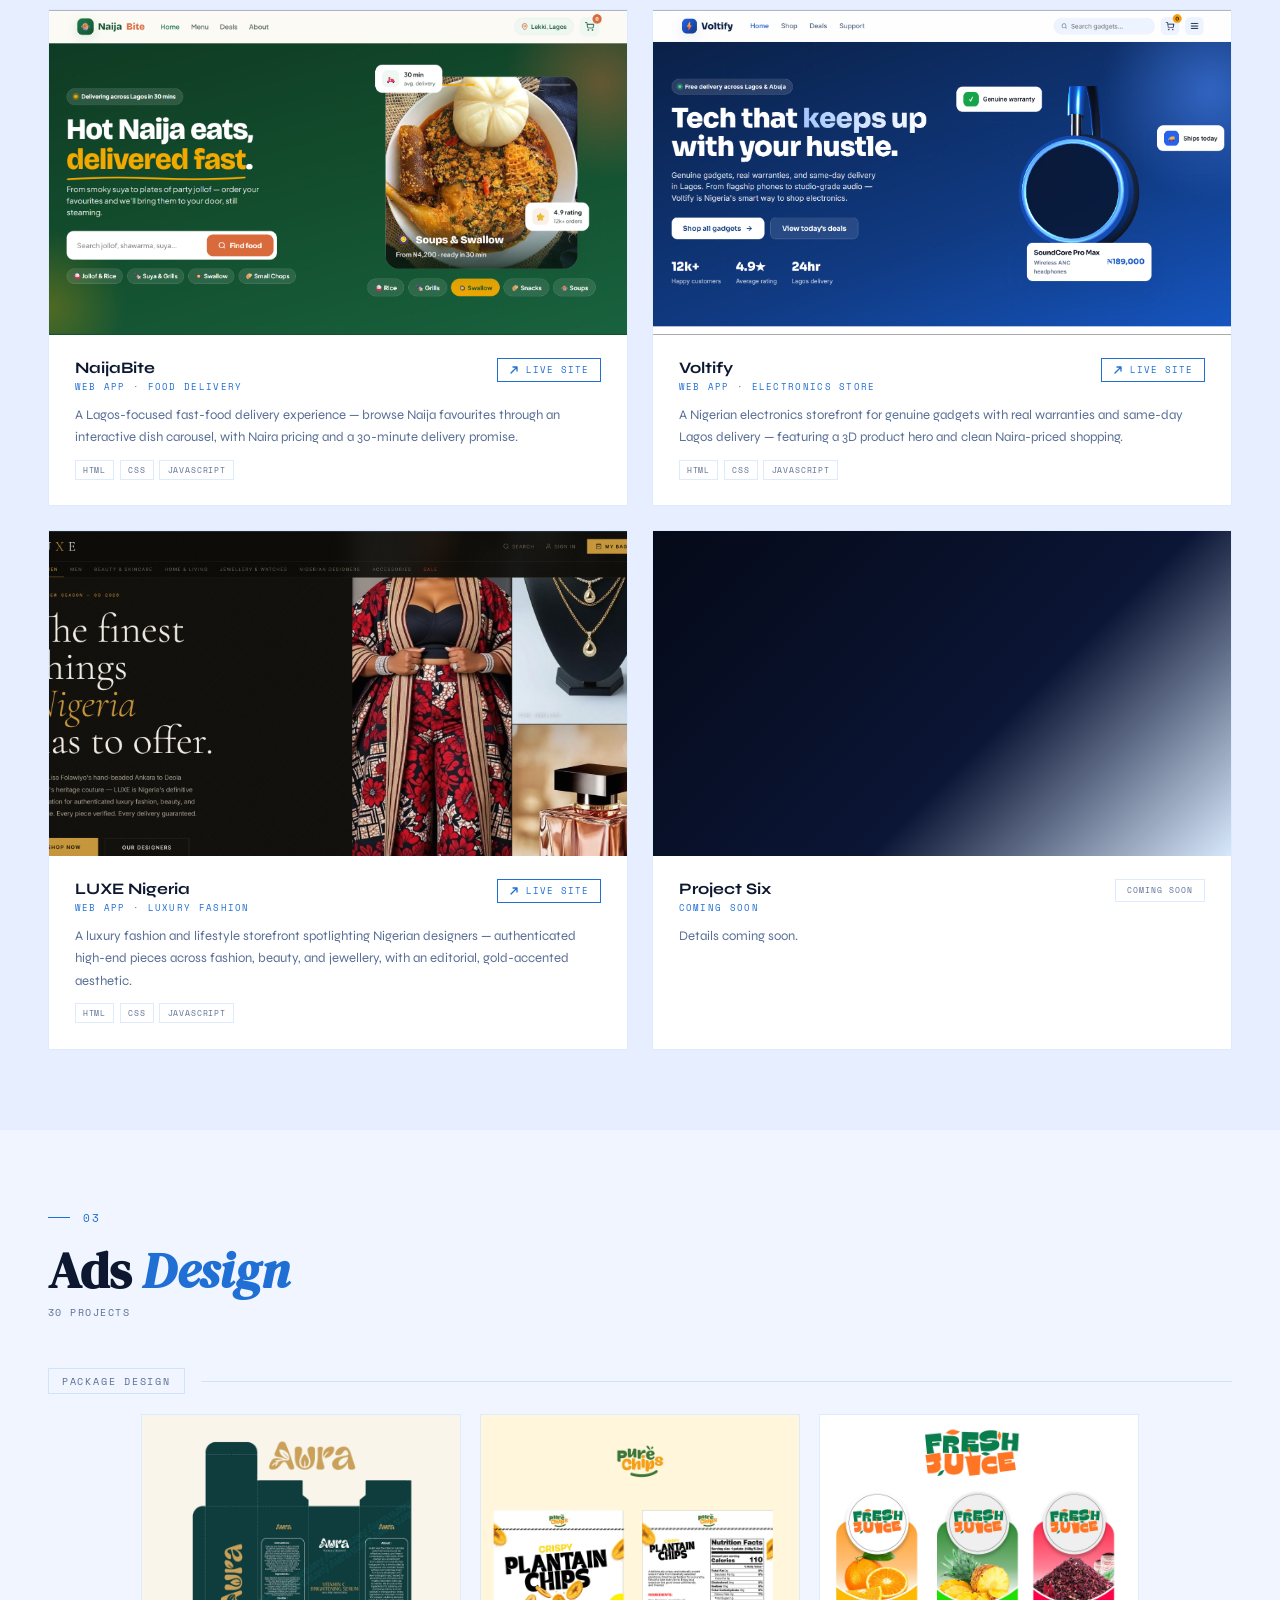
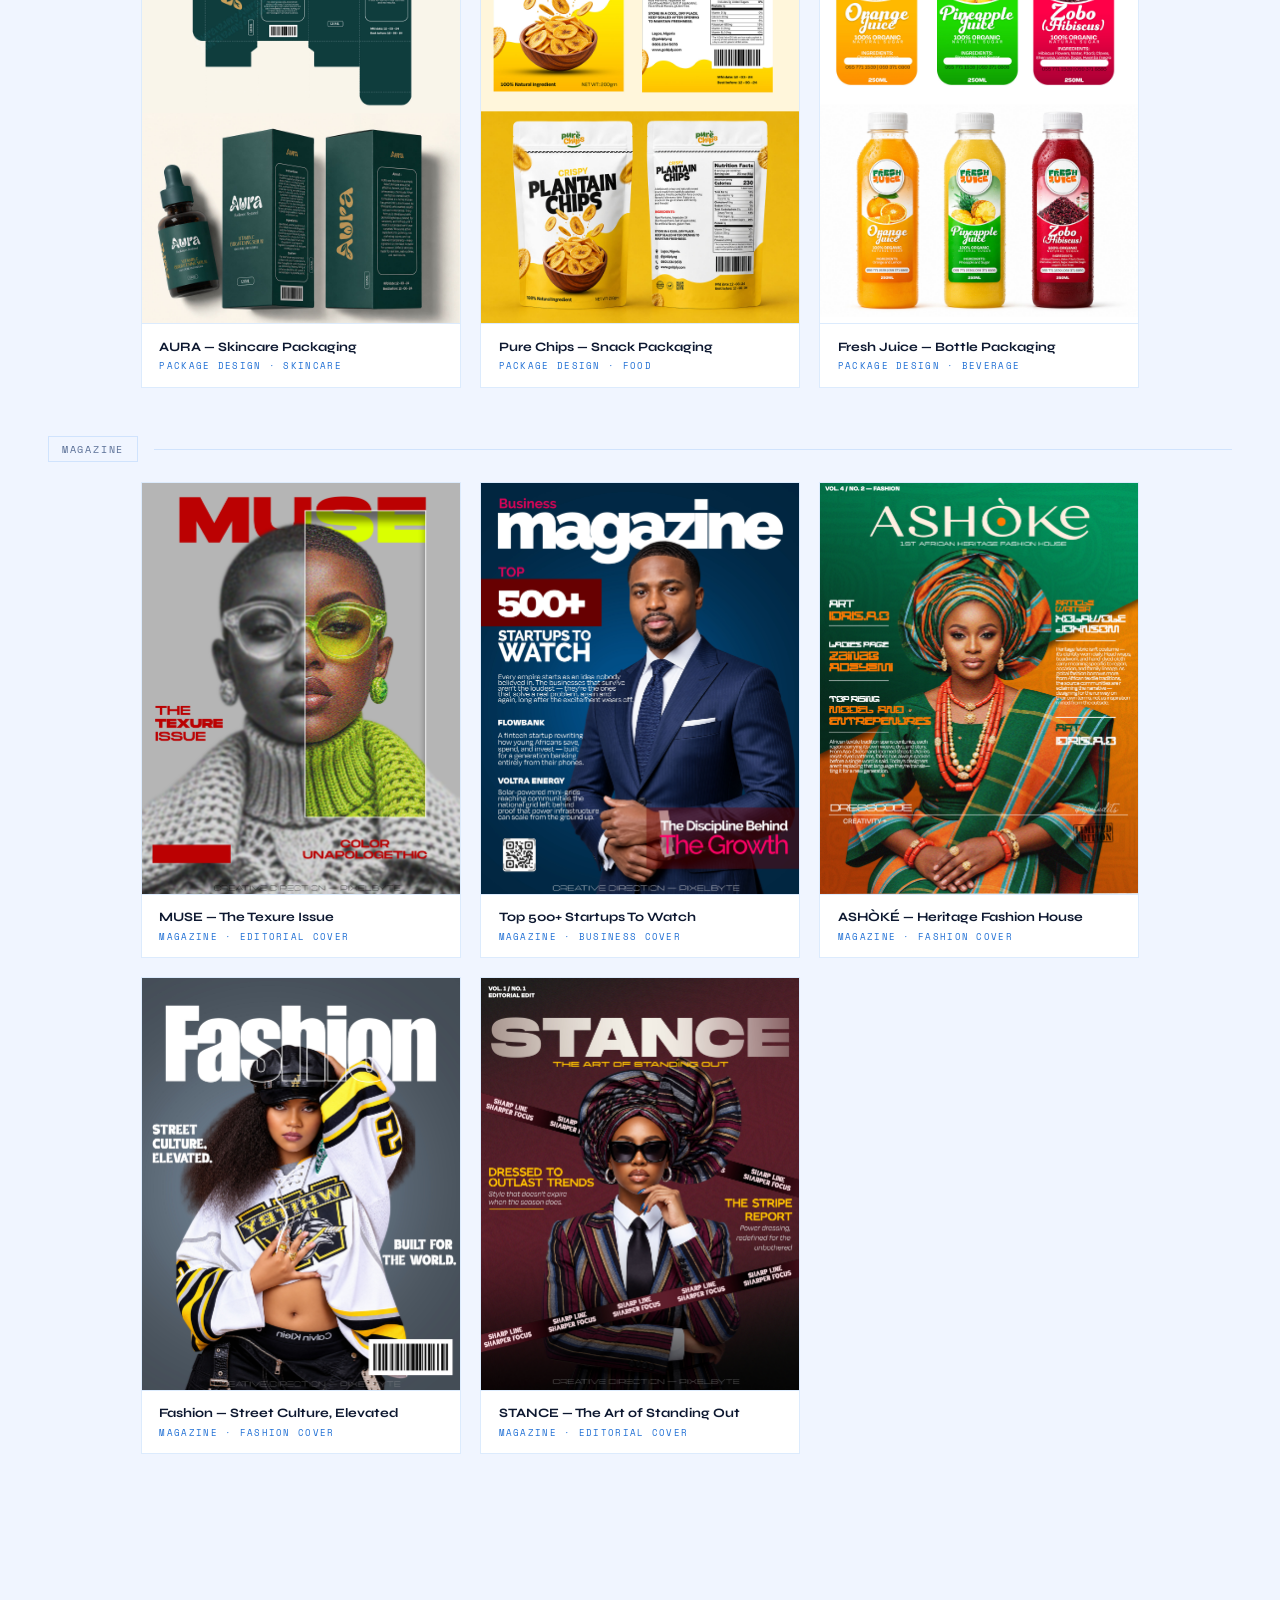
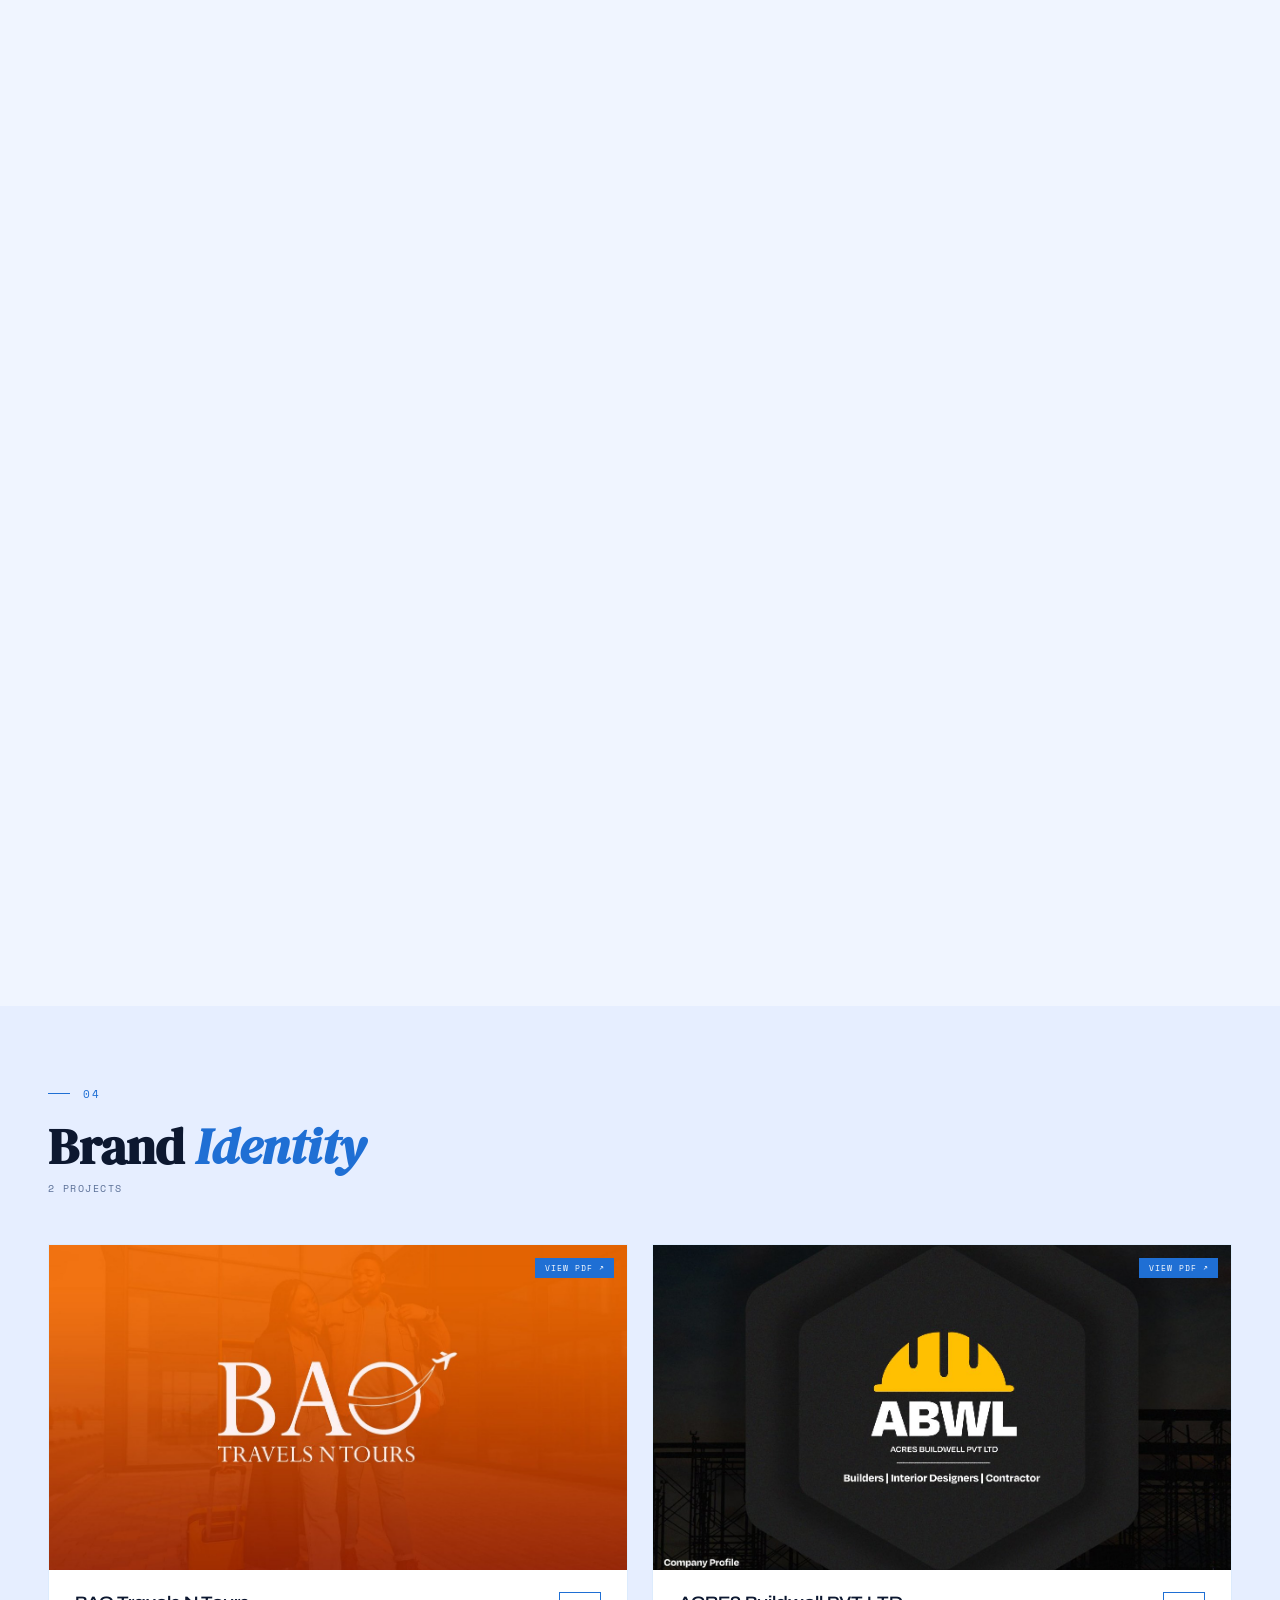
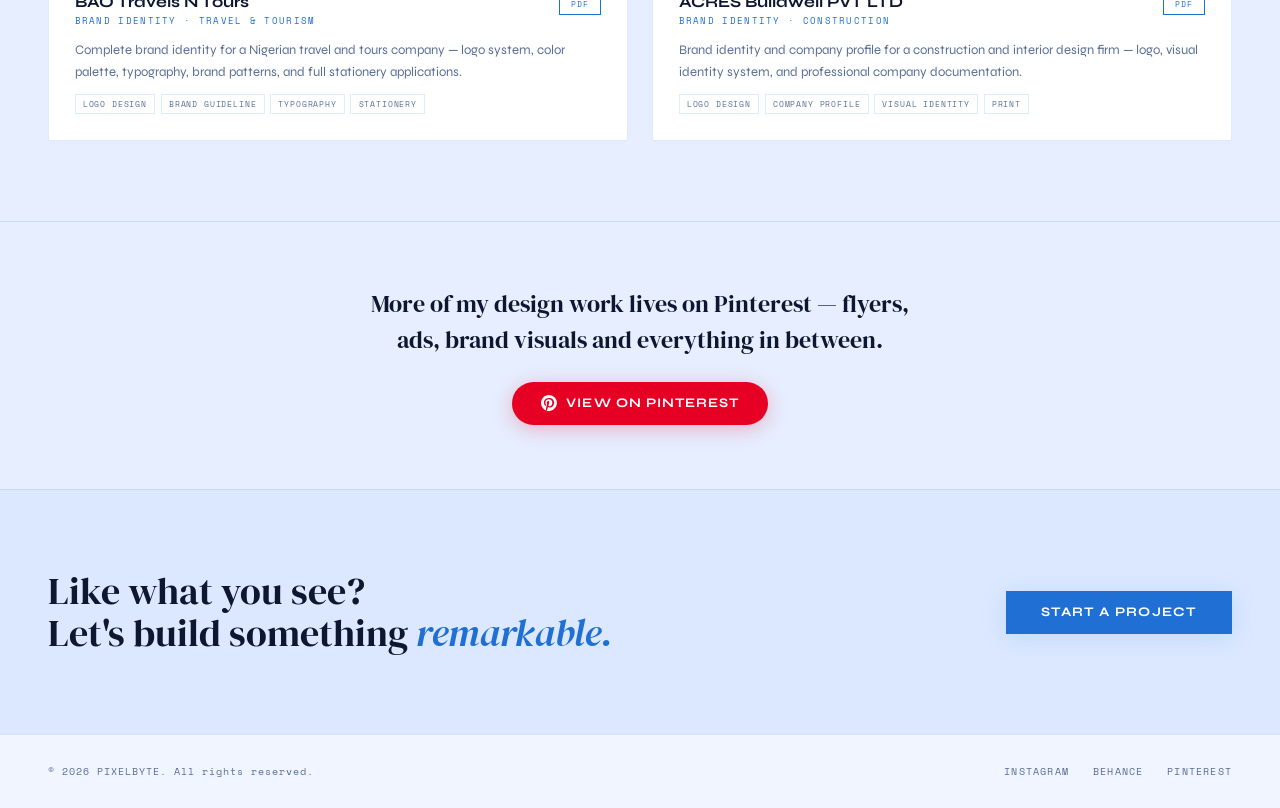
==== commit 8d647c0c: "Fix Ads Design structure: Package Design and Magazine as first groups, add Fresh Juice, remove broke" ====
--- a/work.html
+++ b/work.html
@@ -191,6 +191,16 @@
   .ads-card.ratio-5x5 .ads-img-wrap {
     aspect-ratio: 5 / 5;
   }
+  .ads-card.ratio-4x3 .ads-img-wrap { 
+    aspect-ratio: 4 / 3; }
+
+  .ads-card.ratio-5x8 .ads-img-wrap { 
+    aspect-ratio: 5 / 8; }
+
+  .ads-card.ratio-mag .ads-img-wrap { 
+    aspect-ratio: 17 / 22; }
+
+
   .ads-img-wrap {
     width: 100%;
     overflow: hidden;
@@ -223,23 +233,6 @@
     font-size: .62rem; letter-spacing: .18em; text-transform: uppercase;
     color: var(--muted); white-space: nowrap;
     padding: .3rem .8rem; border: 1px solid var(--border);
-  }
-
-  /* Client section label */
-  .ads-client-label {
-    display: flex; align-items: center; gap: 1rem;
-    margin-bottom: 1.2rem;
-  }
-  .ads-client-label::after {
-    content: ''; flex: 1; height: 1px; background: var(--border);
-  }
-  .ads-client-tag {
-    font-family: 'Space Mono', monospace;
-    font-size: .62rem; letter-spacing: .18em; text-transform: uppercase;
-    color: var(--muted);
-    white-space: nowrap;
-    padding: .3rem .8rem;
-    border: 1px solid var(--border);
   }
 
   /* ── BRANDING GRID (3 items, square) ── */
@@ -767,12 +760,84 @@
     <div>
       <div class="section-label">03</div>
       <h2 class="section-title">Ads <em>Design</em></h2>
-      <div class="category-count">12 Projects</div>
+      <div class="category-count">30 Projects</div>
+    </div>
+  </div>
+
+  <!-- Package Design -->
+  <div class="ads-client-label reveal">
+    <span class="ads-client-tag">Package Design</span>
+  </div>
+
+  <div class="ads-grid reveal">
+    <div class="ads-card ratio-5x8" onclick="openLightbox('packageArtboard_6.jpg','AURA — Vitamin C Brightening Serum Packaging')">
+      <div class="ads-img-wrap"><img src="packageArtboard_6.jpg" alt="AURA Skincare Packaging"/></div>
+      <div class="ads-card-meta">
+        <div class="work-meta-name">AURA — Skincare Packaging</div>
+        <div class="work-meta-cat">Package Design · Skincare</div>
+      </div>
+    </div>
+    <div class="ads-card ratio-5x8" onclick="openLightbox('packageArtboard_5.jpg','Pure Chips — Plantain Chips Packaging')">
+      <div class="ads-img-wrap"><img src="packageArtboard_5.jpg" alt="Pure Chips Packaging"/></div>
+      <div class="ads-card-meta">
+        <div class="work-meta-name">Pure Chips — Snack Packaging</div>
+        <div class="work-meta-cat">Package Design · Food</div>
+      </div>
+    </div>
+    <div class="ads-card ratio-5x8" onclick="openLightbox('PackagingArtboard_8.jpg','Fresh Juice — Bottle Label Packaging')">
+      <div class="ads-img-wrap"><img src="PackagingArtboard_8.jpg" alt="Fresh Juice Bottle Packaging"/></div>
+      <div class="ads-card-meta">
+        <div class="work-meta-name">Fresh Juice — Bottle Packaging</div>
+        <div class="work-meta-cat">Package Design · Beverage</div>
+      </div>
+    </div>
+  </div>
+
+  <!-- Magazine -->
+  <div class="ads-client-label reveal" style="margin-top:3rem">
+    <span class="ads-client-tag">Magazine</span>
+  </div>
+
+  <div class="ads-grid reveal">
+    <div class="ads-card ratio-mag" onclick="openLightbox('MAGAZINE_2Artboard_3.jpg','MUSE — The Texure Issue')">
+      <div class="ads-img-wrap"><img src="MAGAZINE_2Artboard_3.jpg" alt="MUSE Magazine Cover"/></div>
+      <div class="ads-card-meta">
+        <div class="work-meta-name">MUSE — The Texure Issue</div>
+        <div class="work-meta-cat">Magazine · Editorial Cover</div>
+      </div>
+    </div>
+    <div class="ads-card ratio-mag" onclick="openLightbox('MAGAZINE_4Artboard_4.jpg','Business Magazine — Top 500+ Startups To Watch')">
+      <div class="ads-img-wrap"><img src="MAGAZINE_4Artboard_4.jpg" alt="Business Magazine Cover"/></div>
+      <div class="ads-card-meta">
+        <div class="work-meta-name">Top 500+ Startups To Watch</div>
+        <div class="work-meta-cat">Magazine · Business Cover</div>
+      </div>
+    </div>
+    <div class="ads-card ratio-mag" onclick="openLightbox('MAGAZINE_5Artboard_5.jpg','ASHOKE — 1st African Heritage Fashion House')">
+      <div class="ads-img-wrap"><img src="MAGAZINE_5Artboard_5.jpg" alt="ASHOKE Magazine Cover"/></div>
+      <div class="ads-card-meta">
+        <div class="work-meta-name">ASHÒKÉ — Heritage Fashion House</div>
+        <div class="work-meta-cat">Magazine · Fashion Cover</div>
+      </div>
+    </div>
+    <div class="ads-card ratio-mag" onclick="openLightbox('MAGAZINE_6Artboard_2.jpg','Fashion — Street Culture, Elevated')">
+      <div class="ads-img-wrap"><img src="MAGAZINE_6Artboard_2.jpg" alt="Fashion Magazine Cover"/></div>
+      <div class="ads-card-meta">
+        <div class="work-meta-name">Fashion — Street Culture, Elevated</div>
+        <div class="work-meta-cat">Magazine · Fashion Cover</div>
+      </div>
+    </div>
+    <div class="ads-card ratio-mag" onclick="openLightbox('MAGAZINEArtboard_1.jpg','STANCE — The Art of Standing Out')">
+      <div class="ads-img-wrap"><img src="MAGAZINEArtboard_1.jpg" alt="STANCE Magazine Cover"/></div>
+      <div class="ads-card-meta">
+        <div class="work-meta-name">STANCE — The Art of Standing Out</div>
+        <div class="work-meta-cat">Magazine · Editorial Cover</div>
+      </div>
     </div>
   </div>
 
   <!-- Heyloni: 5×6 portrait -->
-  <div class="ads-client-label reveal">
+  <div class="ads-client-label reveal" style="margin-top:3rem">
     <span class="ads-client-tag">Heyloni Restaurant</span>
   </div>
 
@@ -1092,7 +1157,7 @@
   }
 
   const hash = window.location.hash.replace('#', '');
-  const validFilters = ['webdev', 'ads', 'branding'];
+  const validFilters = ['uiux', 'webdev', 'ads', 'branding'];
   if (validFilters.includes(hash)) {
     applyFilter(hash);
     setTimeout(() => {
